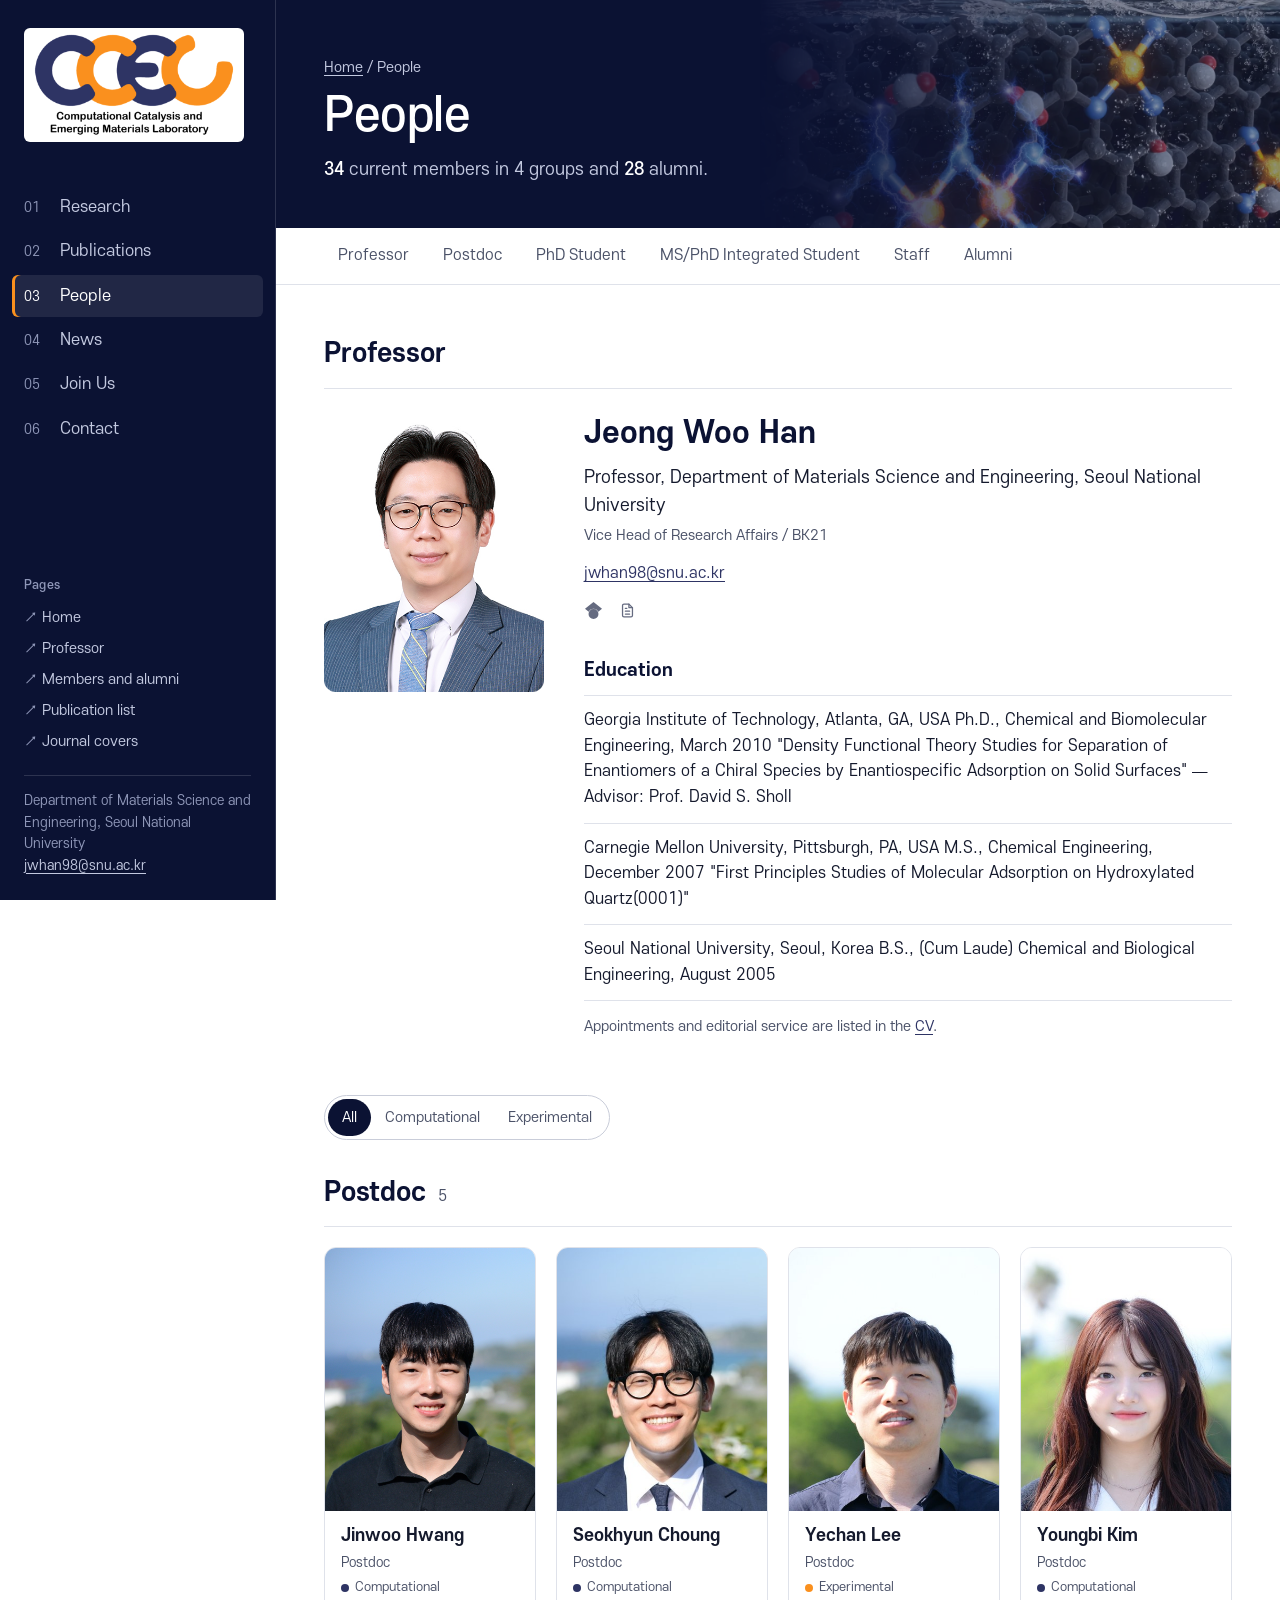
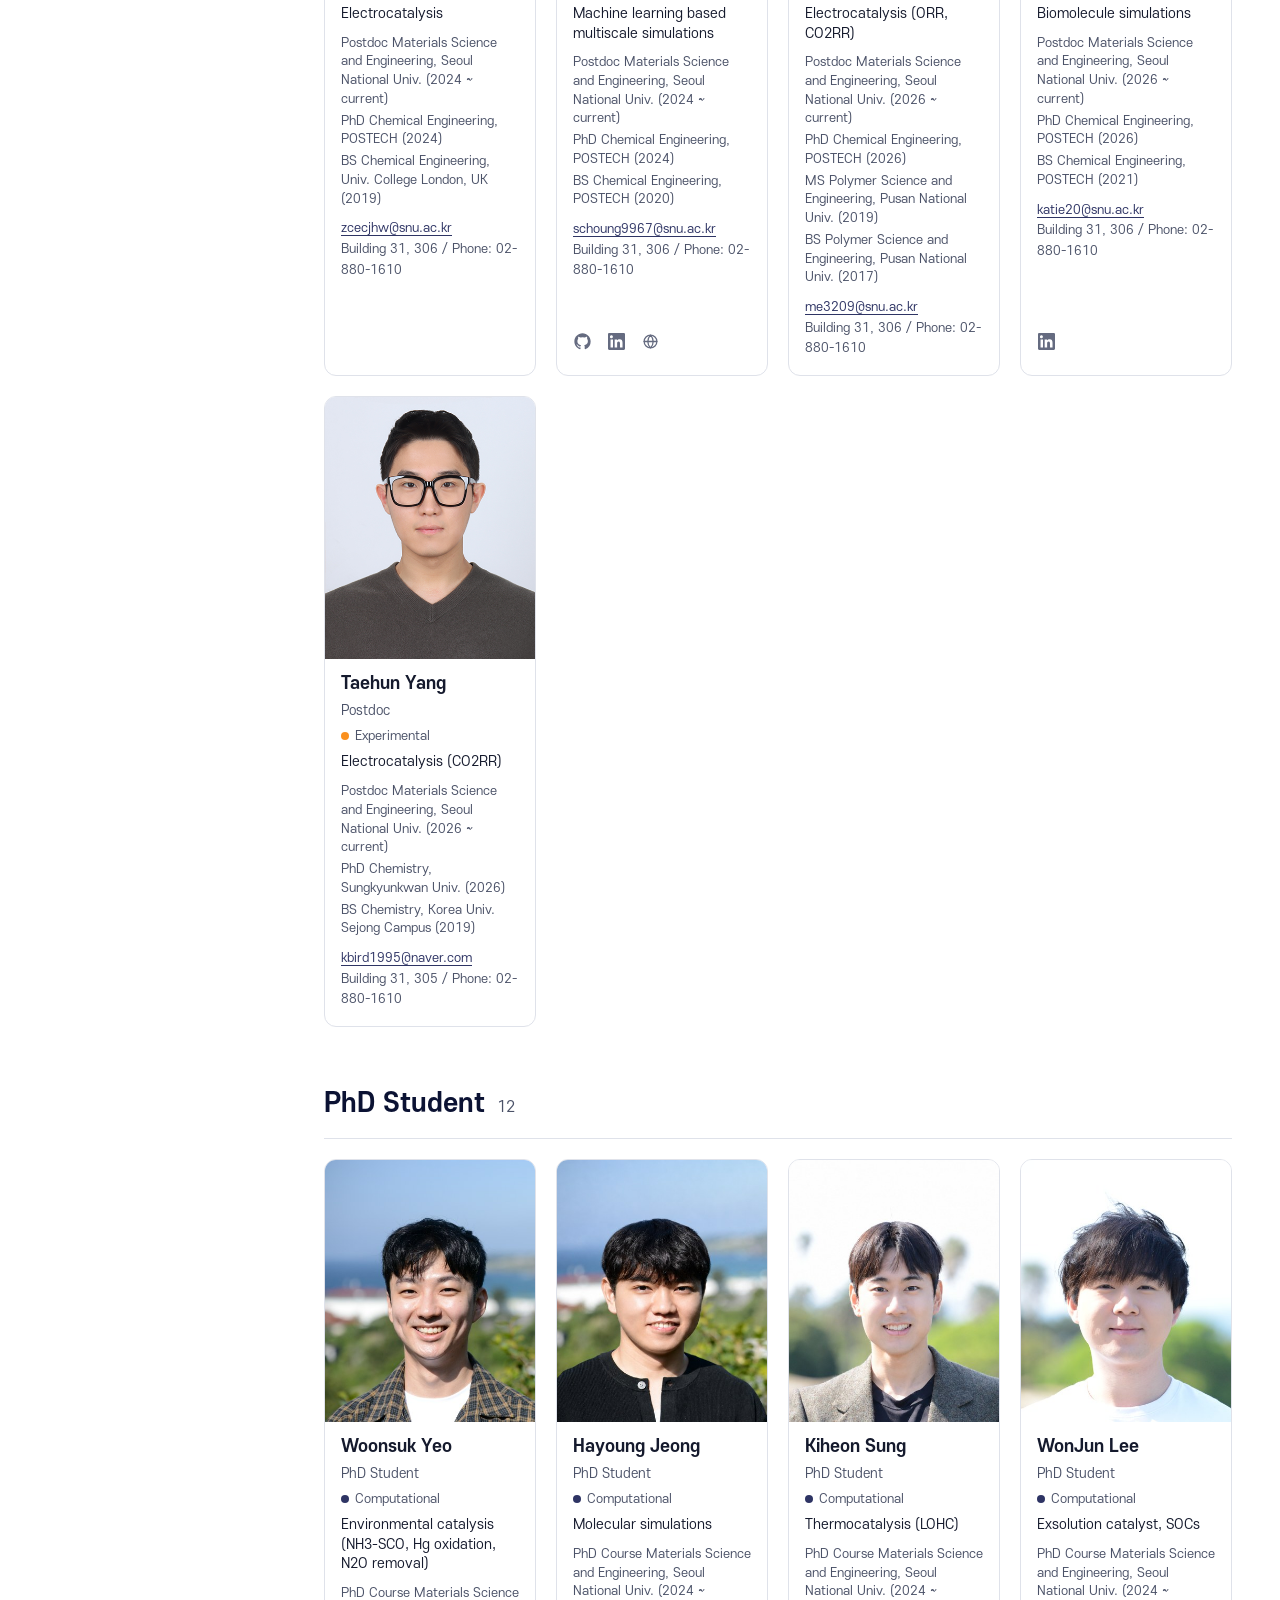
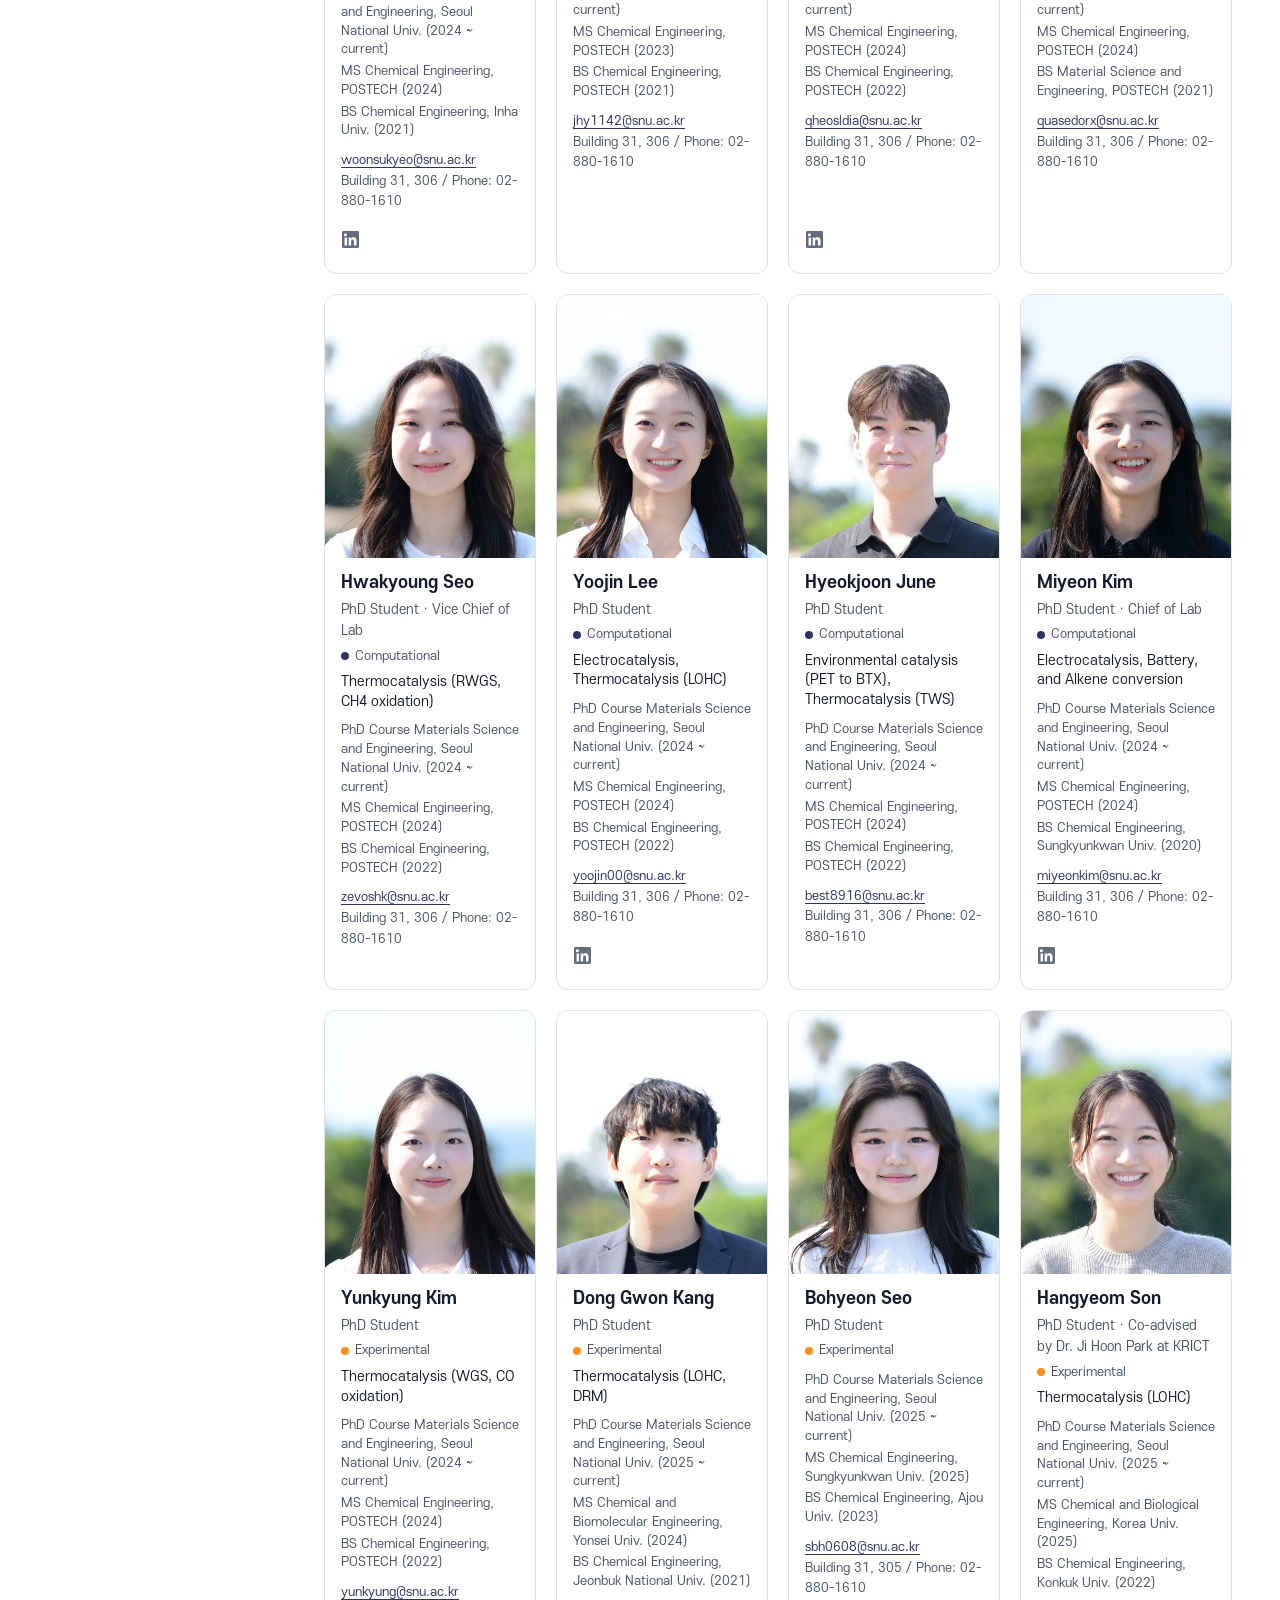
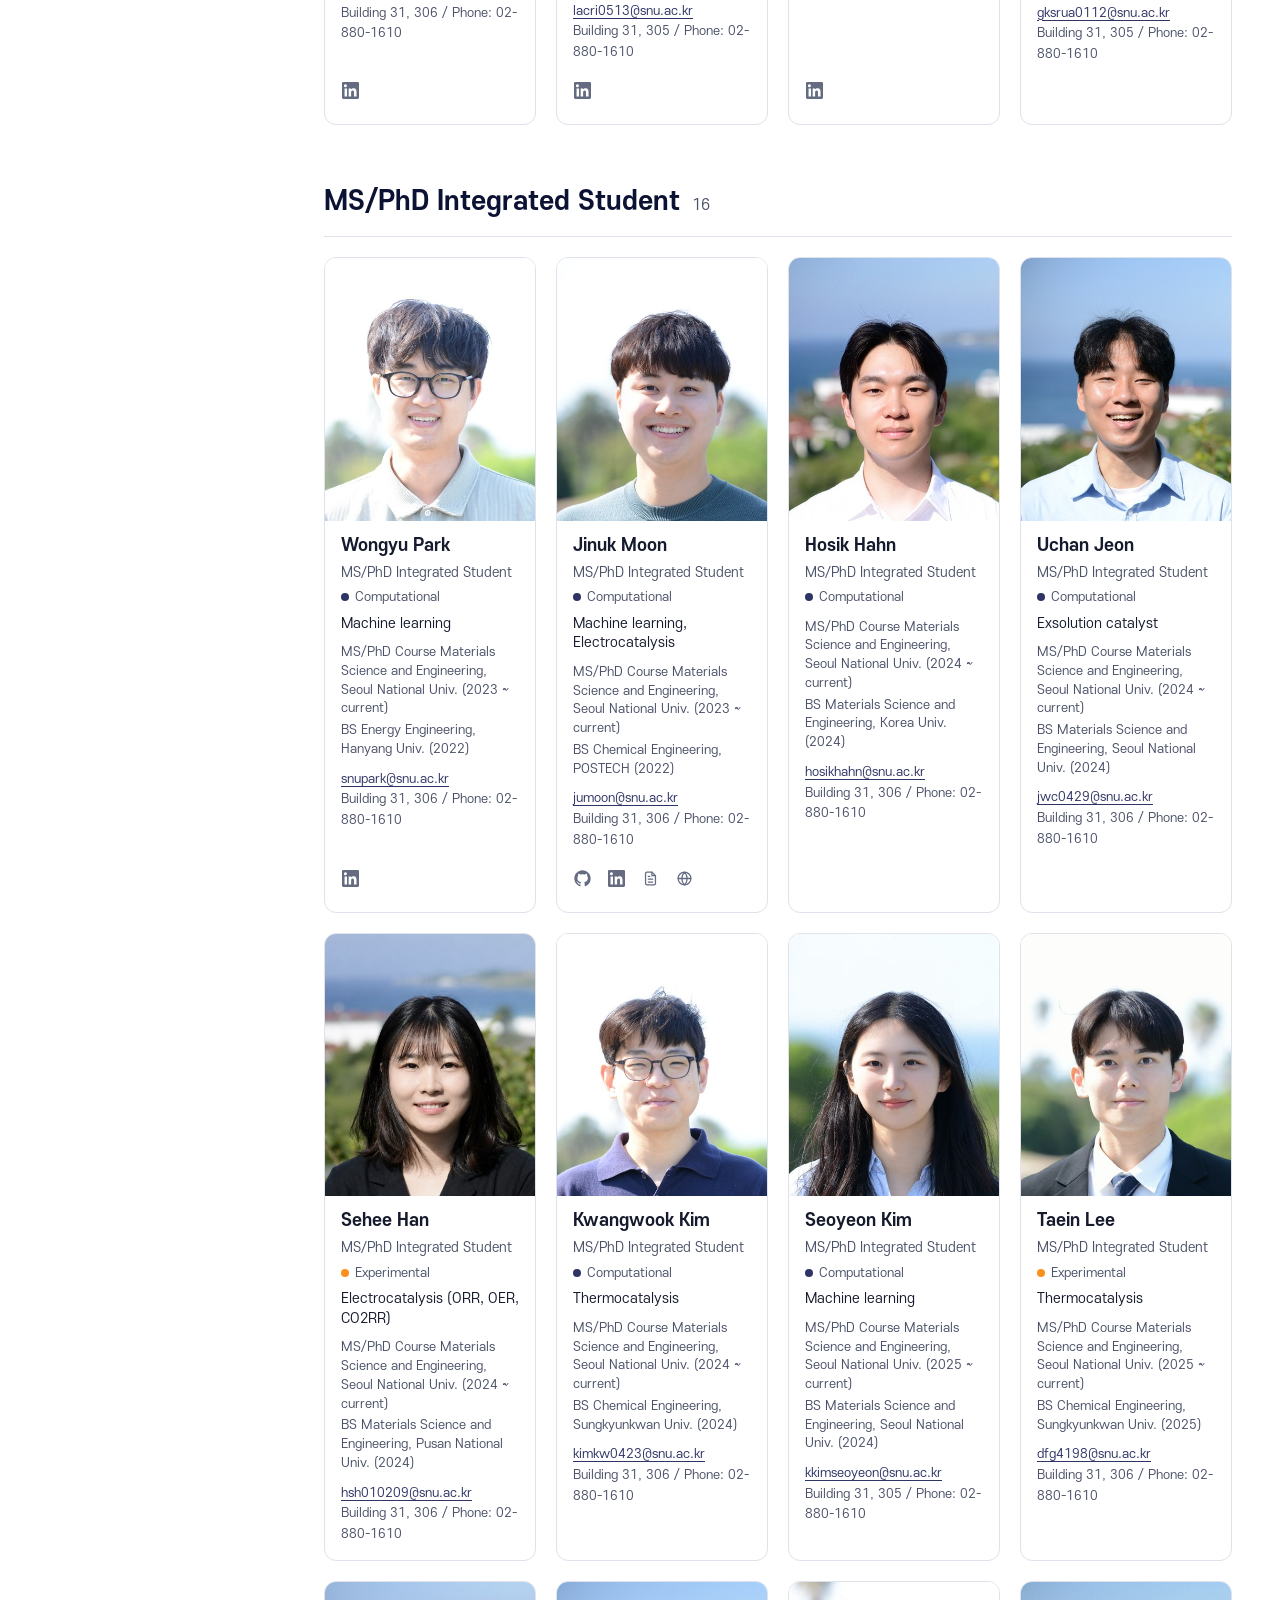
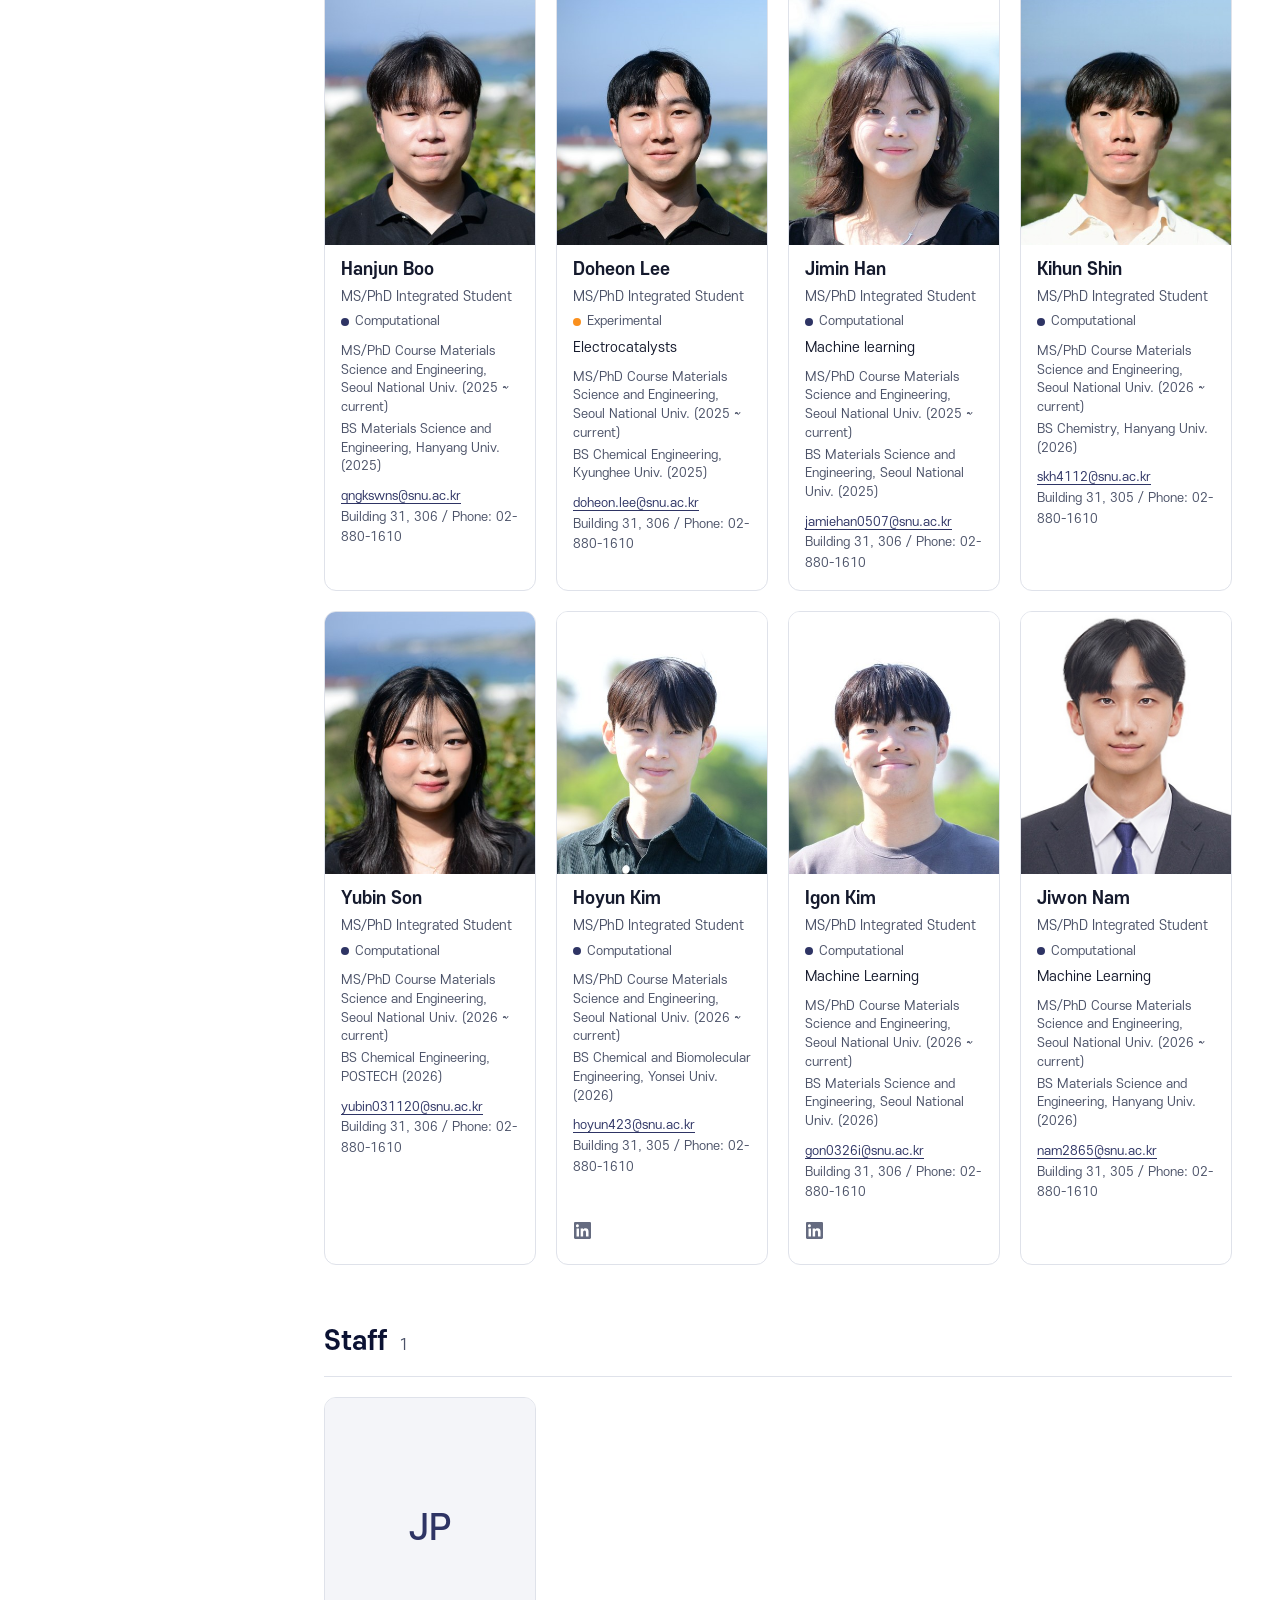
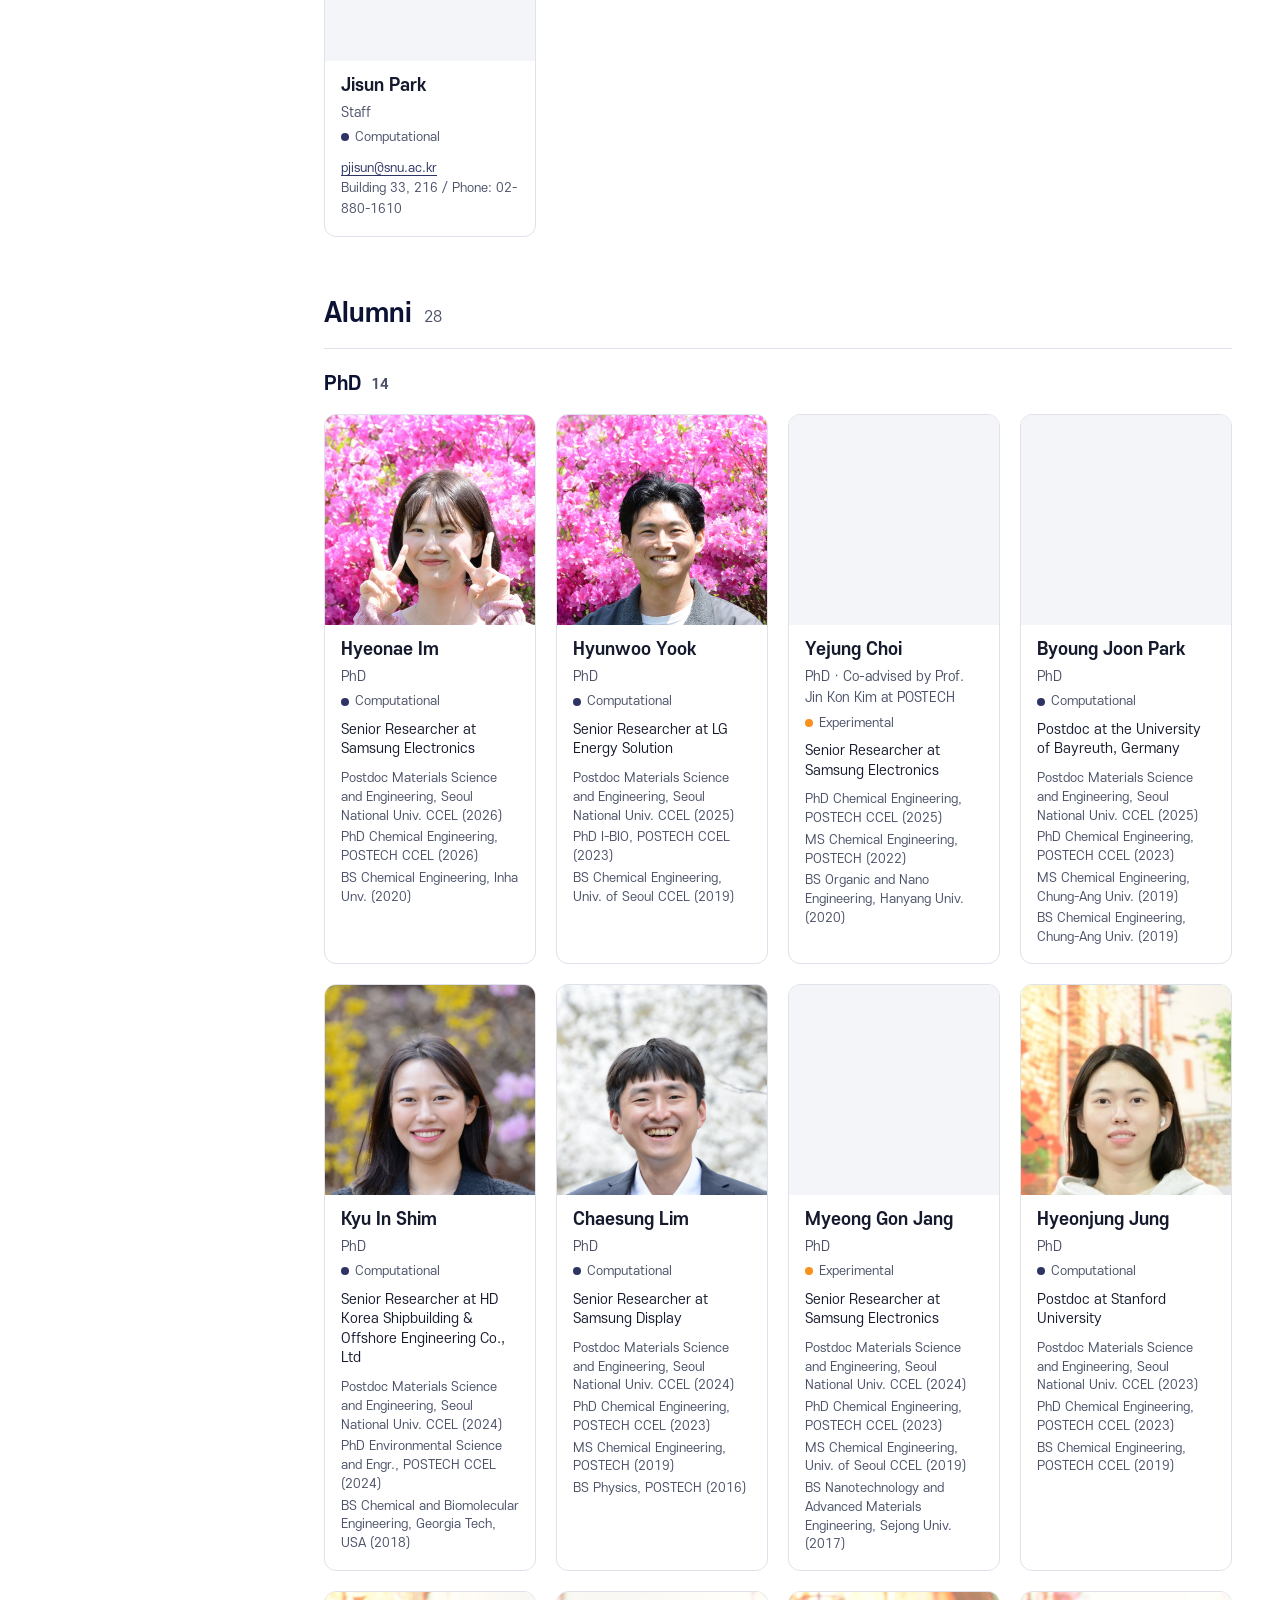
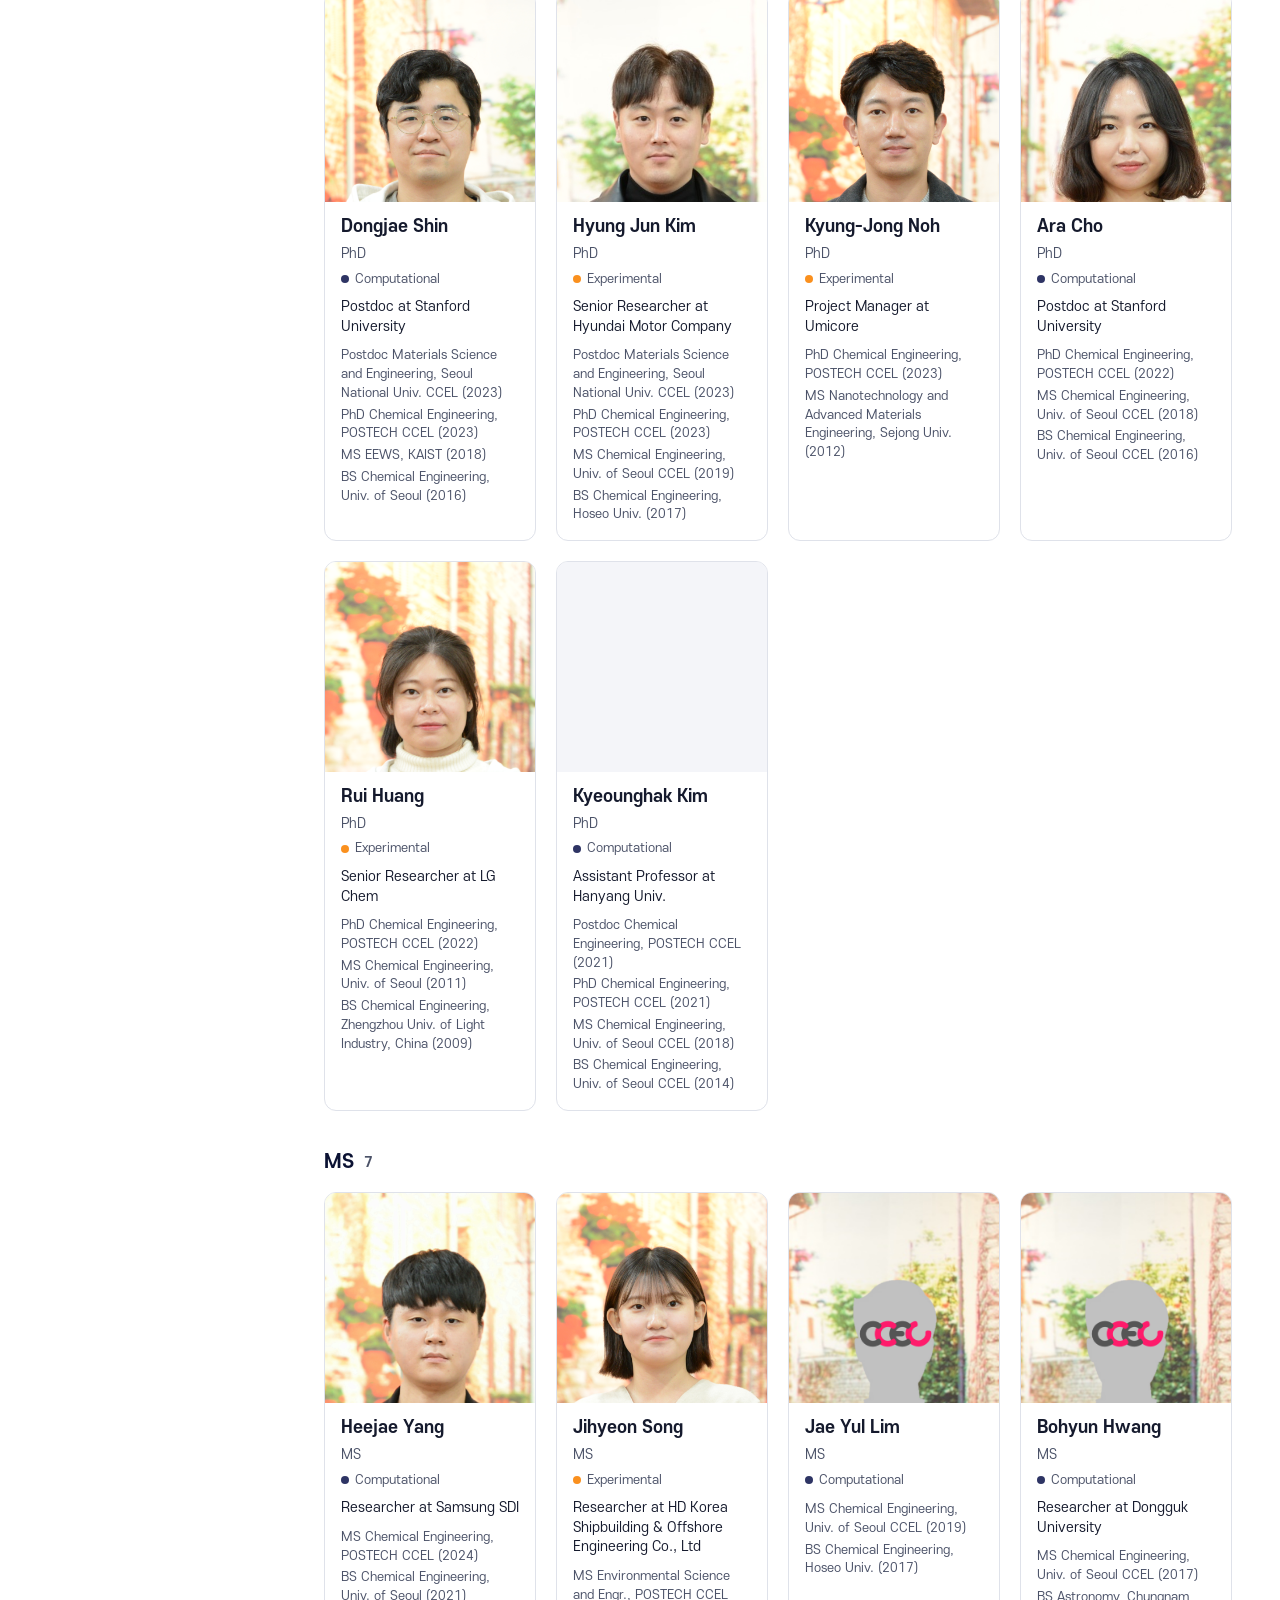
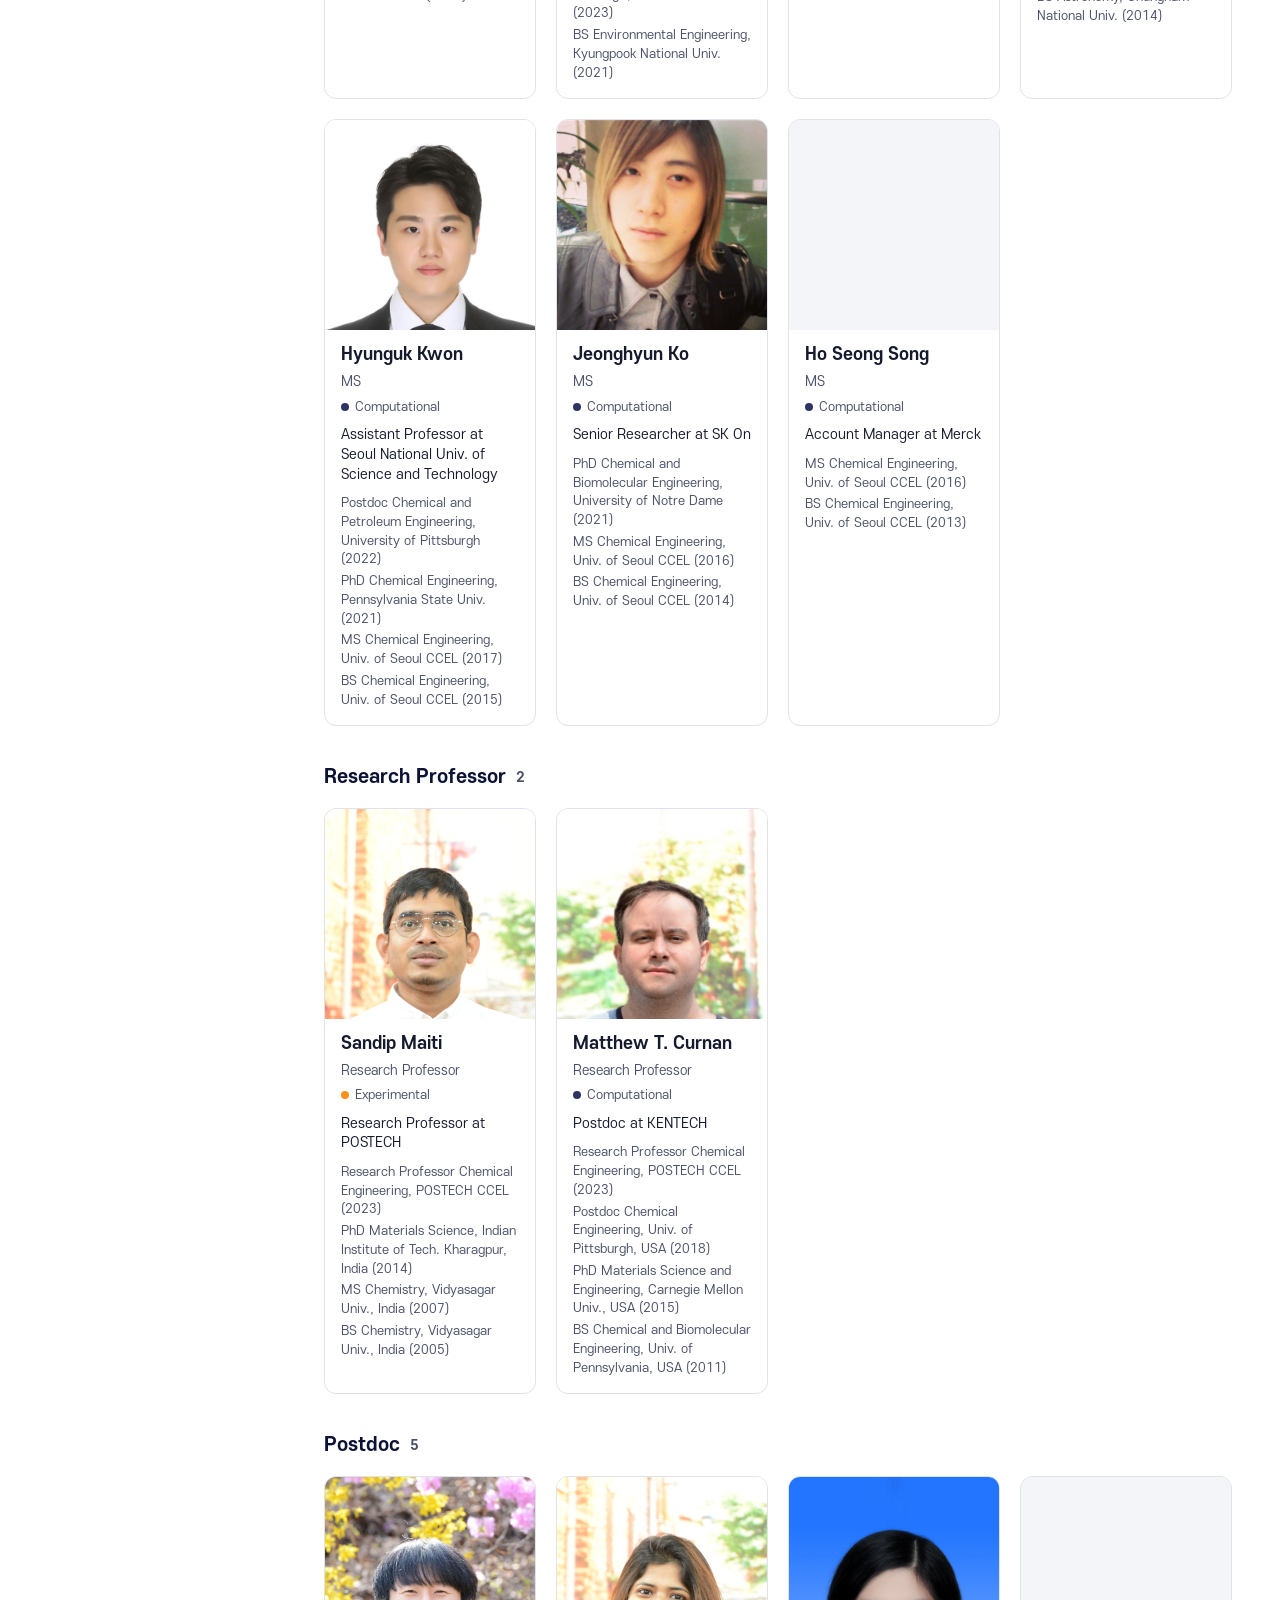
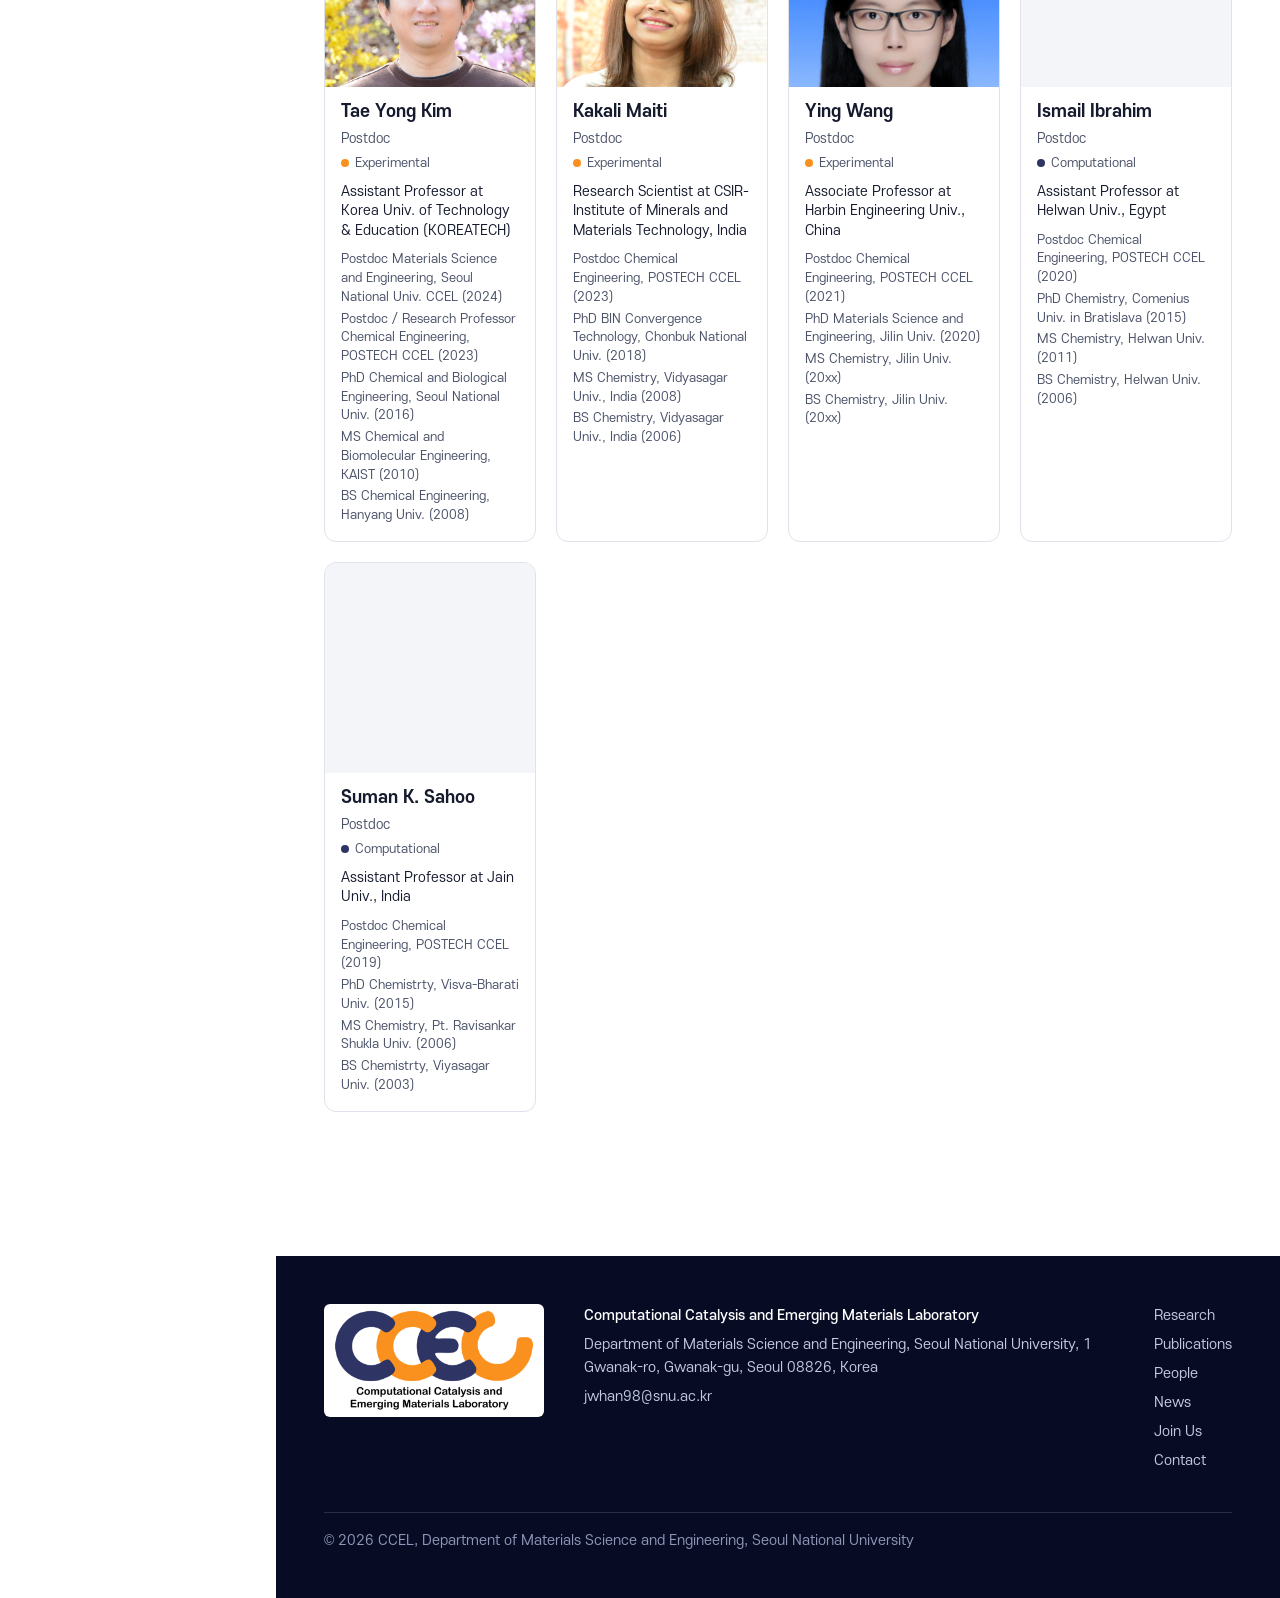
==== members.html @ 58965d5d "CCEL homepage redesign preview: ccel-s3 Claude-Session: https://claude.ai/code/session_01SNpB6kkZCcR" ====
<!doctype html>
<html lang="en" class="no-js">
<head>
<meta name="robots" content="noindex, nofollow">
<meta charset="utf-8">
<meta name="viewport" content="width=device-width, initial-scale=1">
<title>People | CCEL</title>
<meta name="theme-color" content="#0b1233">
<link rel="stylesheet" href="_shared/brand/brand.css">
<link rel="stylesheet" href="css/site.css">
<script>document.documentElement.className = 'js';</script>
<script src="_shared/content.js" defer></script>
<script src="js/common.js" defer></script>
<script src="js/members.js" defer></script>
</head>
<body>
<a class="skip" href="#main">Skip to content</a>
<div class="rail" id="site-menu"></div>

<div class="shell">
<header class="page-head">
  <div class="art" aria-hidden="true"></div>
  <div class="wrap">
    <div data-topbar></div>
    <p class="crumb"><a href="index.html">Home</a> / People</p>
    <h1>People</h1>
    <p class="sub" data-m="sub"></p>
  </div>
</header>
<nav class="tabs" aria-label="Groups"><div class="wrap" data-m="tabs"></div></nav>
<main id="main" class="sec" style="padding-top:48px">
  <div class="wrap">
    <section id="professor" class="group" aria-labelledby="h-prof" data-m="prof"></section>
    <div class="toolbar">
      <div class="seg" role="group" aria-label="Show members by research type" data-m="seg">
        <button type="button" data-type="" aria-pressed="true">All</button>
        <button type="button" data-type="computational" aria-pressed="false">Computational</button>
        <button type="button" data-type="experimental" aria-pressed="false">Experimental</button>
      </div>
      <p class="small" data-m="seg-note" aria-live="polite"></p>
    </div>
    <div data-m="groups"></div>
    <section id="alumni" class="group alumni" aria-labelledby="h-alumni">
      <div class="group-head"><h2 id="h-alumni">Alumni</h2><span data-m="alumni-count"></span></div>
      <div data-m="alumni"></div>
    </section>
  </div>
</main>
<footer class="foot" data-foot></footer>
</div>
<noscript><p style="padding:24px;background:#fff">This page renders its content from the lab data file and needs JavaScript.</p></noscript>
</body>
</html>
---- _shared/brand/brand.css ----
/* CCEL brand layer: shared by every candidate and the final site.
   Font = S-CoreDream (에스코어 드림), the typeface the current ccel.snu.ac.kr already uses (class ks4 etc.).
   Self-hosted so the IIS site has no CDN dependency. Logo = ../img/logo2.png (data: CCEL.lab.logo), used as-is. */
@font-face { font-family: 'S-CoreDream'; font-weight: 300; font-style: normal; font-display: swap;
  src: url('fonts/S-CoreDream-3Light.woff') format('woff'); }
@font-face { font-family: 'S-CoreDream'; font-weight: 400; font-style: normal; font-display: swap;
  src: url('fonts/S-CoreDream-4Regular.woff') format('woff'); }
@font-face { font-family: 'S-CoreDream'; font-weight: 500; font-style: normal; font-display: swap;
  src: url('fonts/S-CoreDream-5Medium.woff') format('woff'); }
@font-face { font-family: 'S-CoreDream'; font-weight: 700; font-style: normal; font-display: swap;
  src: url('fonts/S-CoreDream-6Bold.woff') format('woff'); }
:root { --ccel-font: 'S-CoreDream', 'Noto Sans KR', 'Apple SD Gothic Neo', 'Malgun Gothic', sans-serif; }

/* Official logo, unaltered. Put it on .ccel-logo-plate when the header background is dark. */
.ccel-logo { display: block; height: auto; width: 200px; max-width: 100%; }
.ccel-logo-plate { display: inline-block; background: #fff; border-radius: 6px; padding: 6px 10px; line-height: 0; }
@media (max-width: 768px) { .ccel-logo { width: 160px; } }
---- css/site.css ----
/* S3 "Cinematic": deep-navy stage and rail, light reading area.
   One typeface (S-CoreDream from _shared/brand/brand.css); hierarchy from size, weight and colour.
   Logo colours: navy #2e3464, orange #fa901e. Orange is used for rules and markers, never for small text. */

:root {
  --navy-950: #070c24;
  --navy-900: #0b1233;
  --navy-800: #151d47;
  --navy-700: #2e3464;
  --orange: #fa901e;
  --orange-ink: #b85c08;  /* logo orange darkened for icon hover: 6.2:1 on white */
  --ink: #151a2d;
  --muted: #4b5268;
  --faint: #656b80;
  --line: #dfe2ea;
  --paper: #ffffff;
  --paper-2: #f4f5f9;
  --on-dark: #ffffff;
  --on-dark-2: #c3c9e0;
  --on-dark-3: #8f97b8;
  --on-dark-line: rgba(255, 255, 255, .14);
  --rail-w: 276px;
  --pad: 48px;
  --measure: 1080px;
  --radius: 14px;
  --bar-h: 56px;
}

*, *::before, *::after { box-sizing: border-box; }
html { -webkit-text-size-adjust: 100%; }
@media (prefers-reduced-motion: no-preference) { html { scroll-behavior: smooth; } }
@media (prefers-reduced-motion: reduce) { .minibar, .minibar.is-shown, .tabs, .year-head { transition: none !important; } }
body {
  margin: 0; font-family: var(--ccel-font); font-size: 17px; line-height: 1.65;
  color: var(--ink); background: var(--paper); -webkit-font-smoothing: antialiased;
}
button, input, select { font: inherit; color: inherit; }
img { max-width: 100%; height: auto; }
a { color: var(--navy-700); text-underline-offset: 3px; text-decoration-thickness: 1px; }
a:hover { color: var(--navy-900); }
sub, sup { line-height: 0; }
h1, h2, h3, h4 { font-weight: 700; margin: 0; }
a:focus-visible, button:focus-visible, input:focus-visible, select:focus-visible, summary:focus-visible, [tabindex]:focus-visible {
  outline: 3px solid var(--orange); outline-offset: 2px; border-radius: 4px;
}
.skip { position: absolute; left: -9999px; top: 8px; z-index: 100; background: #fff; color: var(--navy-900); padding: 8px 14px; border-radius: 6px; }
.skip:focus { left: 8px; }
.visually-hidden { position: absolute !important; width: 1px; height: 1px; overflow: hidden; clip: rect(0 0 0 0); white-space: nowrap; }
[hidden] { display: none !important; }

/* ---------- rail (desktop) / menu overlay (narrow) ---------- */
.rail {
  position: fixed; inset: 0 auto 0 0; width: var(--rail-w); z-index: 40;
  display: flex; flex-direction: column; padding: 28px 24px 24px;
  background: var(--navy-900); color: var(--on-dark); border-right: 1px solid var(--on-dark-line);
  overflow-y: auto;
}
.rail .ccel-logo-plate { align-self: flex-start; }
.rail-nav { margin-top: 44px; }
.rail-nav ol, .rail-pages ul { list-style: none; margin: 0; padding: 0; }
.rail-nav a {
  display: flex; gap: 14px; align-items: baseline; padding: 8px 12px; margin: 0 -12px 2px;
  color: var(--on-dark-2); text-decoration: none; font-size: 16px; border-radius: 6px;
  transition: background-color .15s, color .15s;
}
.rail-nav .n { font-size: 13px; color: var(--on-dark-3); min-width: 22px; font-variant-numeric: tabular-nums; }
.rail-nav a:hover { color: #fff; background: rgba(255, 255, 255, .06); }
.rail-nav a[aria-current] { color: #fff; background: rgba(255, 255, 255, .09); box-shadow: inset 3px 0 0 var(--orange); }
.rail-nav a[aria-current] .n { color: #fff; }
.rail-pages { margin-top: auto; padding-top: 28px; }
.rail-pages h2 { font-size: 12px; font-weight: 500; color: var(--on-dark-3); margin-bottom: 6px; letter-spacing: .02em; }
.rail-pages a { display: block; padding: 4px 0; color: var(--on-dark-2); text-decoration: none; font-size: 14px; }
.rail-pages a:hover { color: #fff; text-decoration: underline; }
.rail-pages a::before { content: "\2197"; display: inline-block; width: 18px; color: var(--on-dark-3); }
.rail-mail { margin: 18px 0 0; font-size: 13px; color: var(--on-dark-3); border-top: 1px solid var(--on-dark-line); padding-top: 14px; overflow-wrap: anywhere; }
.rail-mail a { color: var(--on-dark-2); }
.rail-close { display: none; }

.shell { margin-left: var(--rail-w); }

.topbar, .menu-btn, .minibar { display: none; }

@media (max-width: 1099px) {
  .shell { margin-left: 0; }
  .rail { display: none; }
  .rail.is-open { display: flex; inset: 0; width: auto; z-index: 80; padding: 18px 22px 24px; border: 0; }
  .rail.is-open .rail-nav { margin-top: 28px; }
  .rail.is-open .rail-nav a { font-size: 22px; padding: 10px 12px; }
  .rail-close {
    display: inline-flex; position: absolute; top: 18px; right: 18px; align-items: center; gap: 8px;
    background: transparent; border: 1px solid var(--on-dark-line); color: #fff; border-radius: 999px; padding: 8px 16px; cursor: pointer; font-size: 15px;
  }
  .topbar { display: flex; align-items: center; justify-content: space-between; padding: 16px 20px; }
  .topbar .ccel-logo-plate { flex: none; }
  .menu-btn {
    display: inline-flex; align-items: center; gap: 8px; flex: none;
    background: var(--navy-900); color: #fff; border: 1px solid rgba(255, 255, 255, .35); border-radius: 999px;
    padding: 9px 16px; font-size: 15px; line-height: 1.2; cursor: pointer;
  }
  .menu-btn:hover { border-color: #fff; }
  .menu-btn .bars { width: 16px; height: 10px; border-top: 2px solid #fff; border-bottom: 2px solid #fff; position: relative; }
  .menu-btn .bars::after { content: ""; position: absolute; left: 0; right: 0; top: 2px; border-top: 2px solid #fff; }
  .minibar {
    display: flex; position: fixed; top: 0; left: 0; right: 0; z-index: 65; height: var(--bar-h);
    align-items: center; justify-content: space-between; gap: 12px; padding: 0 12px 0 20px;
    background: var(--navy-900); color: #fff; border-bottom: 1px solid var(--on-dark-line);
    box-shadow: 0 6px 18px rgba(7, 12, 36, .18);
    transform: translateY(-100%); visibility: hidden; transition: transform .22s ease, visibility 0s linear .22s;
  }
  .minibar.is-shown { transform: none; visibility: visible; transition: transform .22s ease, visibility 0s; }
  .minibar-label { display: flex; gap: 10px; align-items: baseline; font-size: 15px; color: #fff; min-width: 0; white-space: nowrap; overflow: hidden; text-overflow: ellipsis; }
  .minibar-label .n { font-size: 13px; color: var(--on-dark-3); }
  .minibar .menu-btn { padding: 7px 14px; }
  /* sticky tabs and year headings step down while the bar is shown */
  .tabs, .year-head { transition: top .22s ease; }
  body.bar-shown .tabs { top: var(--bar-h); }
  body.bar-shown .year-head { top: calc(56px + var(--bar-h)); }
}
body.menu-open { overflow: hidden; }
@media (min-width: 1100px) and (max-height: 760px) {
  .rail-nav { margin-top: 28px; }
  .rail-mail { display: none; }
}

/* ---------- scroll stage (landing only) ---------- */
.stage { position: relative; background: var(--navy-900); color: var(--on-dark); }
html.js .stage { height: 280vh; }
.stage-pin { position: sticky; top: 0; height: 100vh; height: 100svh; overflow: hidden; }
.stage-window {
  position: absolute; inset: 0; background: var(--navy-800);
  clip-path: inset(46% var(--pad) var(--pad) var(--pad) round var(--radius));
}
.stage-media { position: absolute; inset: 0; transform-origin: 50% 70%; will-change: transform; }
.stage-poster, .stage-canvas { position: absolute; inset: 0; width: 100%; height: 100%; display: block; }
.stage-poster { object-fit: cover; }
.stage-tint {
  position: absolute; inset: 0; pointer-events: none;
  background: linear-gradient(180deg, rgba(11, 18, 51, .40) 0%, rgba(11, 18, 51, .12) 45%, rgba(11, 18, 51, .42) 100%);
}
.stage-inner {
  position: relative; z-index: 2; height: 100%; max-width: calc(var(--measure) + 2 * var(--pad)); margin: 0 auto;
  display: grid; grid-template-rows: auto auto minmax(150px, 1fr); padding: 44px var(--pad) var(--pad);
}
.stage-inner .topbar { padding: 0 0 16px; }
.stage-card {
  --edge: 0;
  justify-self: start; max-width: 1000px; margin: 0 0 28px -32px; padding: 24px 32px 28px;
  background: rgba(11, 18, 51, .9); border-radius: var(--radius);
  box-shadow: 0 0 0 1px rgba(255, 255, 255, calc(.14 * var(--edge)));
  -webkit-backdrop-filter: blur(6px); backdrop-filter: blur(6px);
}
.stage-card .eyebrow { margin: 0 0 14px; font-size: 15px; color: var(--on-dark-2); }
.stage-card h1 { font-size: clamp(32px, 3.6vw, 52px); line-height: 1.16; font-weight: 500; letter-spacing: -0.015em; color: #fff; }
.stage-card .identity { margin: 18px 0 0; font-size: 19px; line-height: 1.55; color: #fff; max-width: 52em; }
.stage-card .identity::before { content: ""; display: block; width: 32px; height: 3px; background: var(--orange); margin-bottom: 14px; }
.stage-frame { position: relative; min-height: 0; }
.stage-cue {
  position: absolute; left: 50%; bottom: 18px; transform: translateX(-50%);
  display: inline-flex; align-items: center; gap: 10px; padding: 7px 16px; border-radius: 999px;
  background: rgba(7, 12, 36, .78); color: #fff; font-size: 14px; white-space: nowrap;
}
.stage-cue::after { content: ""; width: 7px; height: 7px; border-right: 1.5px solid #fff; border-bottom: 1.5px solid #fff; transform: translateY(-2px) rotate(45deg); }

/* still mode: reduced motion or no frames. The stage is one screen with the framed poster. */
.stage.is-still { height: auto !important; }
.stage.is-still .stage-pin { position: relative; height: auto; min-height: 100vh; min-height: 100svh; }
.stage.is-still .stage-inner { min-height: 100vh; min-height: 100svh; }
.stage.is-still .stage-cue { display: none; }
@media (prefers-reduced-motion: reduce) {
  html.js .stage { height: auto; }
  .stage-pin { position: relative; height: auto; min-height: 100vh; min-height: 100svh; }
  .stage-inner { min-height: 100vh; min-height: 100svh; }
  .stage-cue { display: none; }
}

/* the light sheet slides over the end of the pinned stage */
.sheet { position: relative; z-index: 3; background: var(--paper); }
html.js .stage:not(.is-still) + .sheet { margin-top: -40vh; box-shadow: 0 -24px 48px rgba(7, 12, 36, .35); }
@media (prefers-reduced-motion: reduce) { html.js .stage + .sheet { margin-top: 0; box-shadow: none; } }

/* ---------- sections ---------- */
.sec { padding: 88px var(--pad); scroll-margin-top: 0; }
.sec.alt { background: var(--paper-2); }
.wrap { max-width: var(--measure); margin: 0 auto; }
.sec-head { display: flex; align-items: flex-end; gap: 18px; flex-wrap: wrap; padding-bottom: 18px; margin-bottom: 40px; border-bottom: 1px solid var(--line); }
.sec-head .sec-num { font-size: 15px; font-weight: 500; color: var(--faint); font-variant-numeric: tabular-nums; padding-bottom: 6px; }
.sec-head .sec-num::before { content: ""; display: block; width: 26px; height: 3px; background: var(--orange); margin-bottom: 10px; }
.sec-head h2 { font-size: 34px; line-height: 1.2; color: var(--navy-900); letter-spacing: -0.01em; }
.sec-head .sec-link { margin-left: auto; font-size: 15px; padding-bottom: 6px; }
.sub-head { display: flex; align-items: baseline; gap: 14px; flex-wrap: wrap; margin: 0 0 22px; }
.sub-head h3, .sub-head .sub-title { font-size: 24px; line-height: 1.3; color: var(--navy-900); }
.sub-head p { margin: 0; font-size: 15px; color: var(--muted); }
.lede { font-size: 18px; line-height: 1.7; margin: 0 0 16px; }
.small { font-size: 14px; color: var(--muted); }
.more { display: inline-flex; align-items: center; gap: 6px; font-weight: 500; font-size: 15px; }
.more::after { content: "\2192"; }

/* research */
.research-intro { display: grid; grid-template-columns: minmax(0, 1fr) minmax(0, 1.05fr); gap: 48px; align-items: start; }
.research-intro p { margin: 0 0 16px; }
.figure { margin: 0; }
.figure img { display: block; width: 100%; height: auto; border-radius: 10px; border: 1px solid var(--line); background: var(--paper-2); }
.figure figcaption { font-size: 14px; color: var(--muted); margin-top: 10px; }
details.ko-about { margin-top: 8px; border-top: 1px solid var(--line); padding-top: 12px; }
details.ko-about summary { cursor: pointer; font-size: 15px; color: var(--navy-700); font-weight: 500; }
details.ko-about p { font-size: 16px; color: var(--muted); margin-top: 12px; }
.areas { list-style: none; margin: 64px 0 0; padding: 0; border-top: 1px solid var(--line); }
.area { display: grid; grid-template-columns: 208px minmax(0, 1fr); gap: 36px; padding: 36px 0; border-bottom: 1px solid var(--line); scroll-margin-top: 16px; }
.area-fig { margin: 0; }
.area-fig img { display: block; width: 208px; height: 208px; object-fit: cover; border-radius: 10px; background: var(--paper-2); border: 1px solid var(--line); }
.area-num { display: inline-flex; align-items: center; gap: 10px; font-size: 14px; font-weight: 500; color: var(--faint); margin: 0; }
.area-num b { display: inline-grid; place-items: center; min-width: 30px; height: 26px; padding: 0 6px; border-radius: 6px; background: var(--navy-900); color: #fff; font-size: 13px; font-weight: 700; }
.area h3 { font-size: 23px; line-height: 1.3; color: var(--navy-900); margin: 10px 0 10px; }
.area-sum { margin: 0 0 14px; max-width: 68ch; }
.kw { display: flex; flex-wrap: wrap; gap: 6px; list-style: none; padding: 0; margin: 0 0 16px; }
.kw li { font-size: 13px; line-height: 1.4; padding: 4px 10px; border: 1px solid var(--line); border-radius: 999px; color: var(--muted); background: var(--paper); }
.area-papers { font-size: 15px; line-height: 1.55; margin: 0; padding: 0; list-style: none; }
.area-papers li { padding-left: 14px; position: relative; margin-bottom: 4px; }
.area-papers li::before { content: ""; position: absolute; left: 0; top: .62em; width: 6px; height: 6px; border-radius: 50%; background: var(--orange); }
.area-papers a { color: var(--navy-700); text-decoration: none; }
.area-papers a:hover { text-decoration: underline; }
.area-papers .label { color: var(--muted); }
.area-papers-h { margin: 0 0 6px; font-size: 13px; font-weight: 500; color: var(--faint); }
.area-foot { margin: 10px 0 0; }

/* paper cards */
.papers { display: grid; grid-template-columns: repeat(2, minmax(0, 1fr)); gap: 20px; list-style: none; margin: 0; padding: 0; }
.paper { display: grid; grid-template-columns: 96px minmax(0, 1fr); gap: 20px; padding: 22px; background: var(--paper); border: 1px solid var(--line); border-radius: 12px; }
.paper-media { display: block; width: 96px; aspect-ratio: 3 / 4; border-radius: 6px; overflow: hidden; background: var(--paper-2); border: 1px solid var(--line); }
.paper-media img { width: 100%; height: 100%; object-fit: contain; display: block; }
.paper-tile { display: grid; align-content: center; justify-items: center; gap: 4px; width: 96px; aspect-ratio: 3 / 4; border-radius: 6px; background: var(--navy-900); color: #fff; }
.paper-tile b { font-size: 26px; font-weight: 500; line-height: 1; }
.paper-tile span { font-size: 12px; color: var(--on-dark-2); }
.paper-area { margin: 0 0 6px; font-size: 13px; color: var(--muted); font-weight: 500; }
.paper-title { font-size: 17px; line-height: 1.45; font-weight: 500; margin: 0 0 8px; color: var(--ink); }
.paper-title a { color: inherit; text-decoration: none; }
.paper-title a:hover { text-decoration: underline; }
.paper-authors { margin: 0 0 6px; font-size: 14px; line-height: 1.55; color: var(--muted); }
.paper-authors strong { color: var(--ink); font-weight: 700; }
.paper-src { margin: 0; font-size: 14px; line-height: 1.55; color: var(--ink); }
.paper-meta { display: flex; flex-wrap: wrap; gap: 6px 12px; align-items: center; margin: 8px 0 0; font-size: 13px; }
.paper-meta a { overflow-wrap: anywhere; }
.badge { display: inline-flex; align-items: center; gap: 6px; font-size: 12.5px; line-height: 1.35; padding: 3px 9px; border-radius: 6px; background: var(--paper-2); color: var(--navy-700); border: 1px solid var(--line); }
.badge.note { align-items: flex-start; }
.badge.note::before { content: ""; width: 6px; height: 6px; border-radius: 50%; background: var(--orange); flex: none; margin-top: .5em; }
.badge.status { background: #fff7ec; border-color: #f2d4ae; color: #7a4206; }
.if { font-variant-numeric: tabular-nums; color: var(--muted); }
.if .prov { border-bottom: 1px dotted currentColor; cursor: help; }
.pub-facts { display: flex; flex-wrap: wrap; gap: 10px 28px; align-items: baseline; margin: 36px 0 0; padding-top: 20px; border-top: 1px solid var(--line); font-size: 15px; color: var(--muted); }
.pub-facts strong { color: var(--ink); font-size: 18px; font-weight: 700; }
details.rules { margin-top: 14px; font-size: 14px; color: var(--muted); }
details.rules summary { cursor: pointer; color: var(--navy-700); }
details.rules p { max-width: 80ch; }

/* people */
.prof { display: grid; grid-template-columns: 168px minmax(0, 1fr); gap: 32px; align-items: start; padding-bottom: 36px; margin-bottom: 36px; border-bottom: 1px solid var(--line); }
.prof img { width: 168px; aspect-ratio: 413 / 531; object-fit: cover; border-radius: 10px; display: block; background: var(--paper-2); }
.prof h3 { font-size: 26px; color: var(--navy-900); }
.prof p { margin: 6px 0 0; }
.prof .links { display: flex; flex-wrap: wrap; gap: 8px 18px; margin-top: 14px; font-size: 15px; }
.counts { display: flex; flex-wrap: wrap; gap: 8px 28px; margin: 0 0 28px; padding: 0; list-style: none; font-size: 15px; color: var(--muted); }
.counts strong { color: var(--ink); font-size: 18px; margin-right: 6px; }
.people { display: grid; grid-template-columns: repeat(auto-fill, minmax(196px, 1fr)); gap: 20px; list-style: none; padding: 0; margin: 0; }
.person { display: flex; flex-direction: column; background: var(--paper); border: 1px solid var(--line); border-radius: 12px; overflow: hidden; }
.person .ph { aspect-ratio: 4 / 5; background: var(--paper-2); display: grid; place-items: center; overflow: hidden; }
.person .ph img { width: 100%; height: 100%; object-fit: cover; object-position: 50% 22%; display: block; }
.person .ph .initials { font-size: 34px; font-weight: 500; color: var(--navy-700); }
.person .body { padding: 14px 16px 16px; display: flex; flex-direction: column; gap: 4px; flex: 1; }
.person h3, .person h4 { font-size: 17px; line-height: 1.35; color: var(--ink); font-weight: 700; }
.person .role { font-size: 13px; color: var(--muted); margin: 0; }
.person .focus { font-size: 13.5px; color: var(--ink); margin: 2px 0 0; line-height: 1.45; }
.person .type { display: inline-flex; align-items: center; gap: 6px; font-size: 12.5px; color: var(--muted); margin: 0; }
.person .type::before { content: ""; width: 8px; height: 8px; border-radius: 50%; background: var(--navy-700); }
.person .type.experimental::before { background: var(--orange); }
.ilinks { display: flex; flex-wrap: wrap; gap: 2px; list-style: none; margin: 0 0 0 -7px; padding: 0; }
.ilink { display: inline-grid; place-items: center; width: 32px; height: 32px; border-radius: 8px; color: var(--faint); transition: color .15s, background-color .15s; }
.ilink svg { width: 17px; height: 17px; display: block; }
.ilink:hover, .ilink:focus-visible { color: var(--orange-ink); background: #fff3e6; }
.person .ilinks { margin-top: auto; padding-top: 8px; }
.prof .ilinks, .prof-full .ilinks { margin-top: 8px; }

/* news / join / contact */
.two { display: grid; grid-template-columns: minmax(0, 1fr) minmax(0, 1fr); gap: 56px; }
.news { list-style: none; margin: 0; padding: 0; border-top: 1px solid var(--line); }
.news li { padding: 16px 0; border-bottom: 1px solid var(--line); display: grid; grid-template-columns: 28px 1fr; gap: 10px; }
.news li .i { font-size: 13px; color: var(--faint); font-variant-numeric: tabular-nums; padding-top: 3px; }
.news time { display: block; font-size: 13px; color: var(--muted); }
.join-box { background: var(--navy-900); color: var(--on-dark); border-radius: var(--radius); padding: 30px 32px; }
.join-box p { margin: 0 0 20px; line-height: 1.8; color: #e7eaf5; }
.btn { display: inline-flex; align-items: center; gap: 8px; padding: 11px 20px; border-radius: 999px; background: #fff; color: var(--navy-900); text-decoration: none; font-weight: 500; font-size: 15px; }
.btn:hover { background: var(--paper-2); color: var(--navy-900); }
.contact { display: grid; grid-template-columns: minmax(0, 1fr) minmax(0, 1fr); gap: 48px; align-items: start; }
.contact dl { margin: 0; display: grid; grid-template-columns: 132px 1fr; gap: 12px 20px; font-size: 16px; }
.contact dt { color: var(--muted); font-size: 14px; padding-top: 2px; }
.contact dd { margin: 0; }
.sponsors { display: flex; flex-wrap: wrap; gap: 14px; list-style: none; margin: 0; padding: 0; }
.sponsors li { background: #fff; border: 1px solid var(--line); border-radius: 8px; height: 64px; padding: 10px 16px; display: grid; place-items: center; }
.sponsors img { max-height: 42px; max-width: 150px; width: auto; display: block; }

/* footer */
.foot { background: var(--navy-950); color: var(--on-dark-2); padding: 48px var(--pad) 40px; font-size: 14px; }
.foot .wrap { display: grid; grid-template-columns: auto 1fr auto; gap: 40px; align-items: start; }
.foot p { margin: 0 0 6px; }
.foot strong { color: #fff; font-weight: 500; }
.foot nav ul { list-style: none; margin: 0; padding: 0; display: grid; gap: 6px; }
.foot a { color: var(--on-dark-2); text-decoration: none; }
.foot a:hover { color: #fff; text-decoration: underline; }
.foot .copy { grid-column: 1 / -1; border-top: 1px solid var(--on-dark-line); padding-top: 16px; color: var(--on-dark-3); }

/* ---------- inner pages ---------- */
.page-head { position: relative; overflow: hidden; background: var(--navy-900); color: var(--on-dark); padding: 56px var(--pad) 44px; }
.page-head .art { position: absolute; inset: 0 0 0 auto; width: 52%; pointer-events: none; }
.page-head .art img { width: 100%; height: 100%; object-fit: cover; display: block; opacity: .55;
  -webkit-mask-image: linear-gradient(90deg, transparent 0, #000 60%); mask-image: linear-gradient(90deg, transparent 0, #000 60%); }
.page-head .wrap { position: relative; }
.page-head .crumb { margin: 0 0 12px; font-size: 14px; color: var(--on-dark-2); }
.page-head .crumb a { color: var(--on-dark-2); }
.page-head h1 { font-size: 46px; line-height: 1.15; font-weight: 500; letter-spacing: -0.01em; }
.page-head .sub { margin: 12px 0 0; font-size: 17px; color: var(--on-dark-2); max-width: 46em; }
.page-head .sub strong { color: #fff; font-weight: 500; }
.page-head .topbar { padding: 0 0 22px; }

.tabs { position: sticky; top: 0; z-index: 20; background: rgba(255, 255, 255, .96); border-bottom: 1px solid var(--line); padding: 0 var(--pad); -webkit-backdrop-filter: blur(6px); backdrop-filter: blur(6px); }
.tabs .wrap { display: flex; gap: 6px; overflow-x: auto; }
.tabs a { flex: none; padding: 15px 14px 13px; font-size: 15px; color: var(--muted); text-decoration: none; border-bottom: 3px solid transparent; }
.tabs a:hover { color: var(--ink); }
.tabs a[aria-current] { color: var(--navy-900); font-weight: 700; border-bottom-color: var(--orange); }

/* publications page */
.filters { display: grid; grid-template-columns: minmax(0, 2.2fr) repeat(3, minmax(0, 1fr)) auto; gap: 12px; align-items: end; margin-bottom: 18px; }
.field label { display: block; font-size: 13px; color: var(--muted); margin-bottom: 6px; }
.field input[type=search], .field select { width: 100%; height: 44px; border: 1px solid #c9cdd9; border-radius: 8px; padding: 0 12px; background: #fff; font-size: 15px; }
.field.check { display: flex; align-items: center; gap: 8px; height: 44px; font-size: 15px; white-space: nowrap; }
.field.check input { width: 18px; height: 18px; accent-color: var(--navy-700); }
.result-line { display: flex; flex-wrap: wrap; gap: 8px 18px; align-items: baseline; font-size: 14px; color: var(--muted); margin: 0 0 24px; }
.result-line button { background: none; border: 0; padding: 0; color: var(--navy-700); text-decoration: underline; cursor: pointer; font-size: 14px; }
.year { margin: 0 0 34px; }
.year-head { display: flex; align-items: baseline; gap: 14px; padding: 10px 0; border-bottom: 2px solid var(--navy-900); position: sticky; top: 56px; background: var(--paper); z-index: 5; }
.year-head h2 { font-size: 24px; color: var(--navy-900); font-variant-numeric: tabular-nums; }
.year-head span { font-size: 14px; color: var(--muted); }
.plist { list-style: none; margin: 0; padding: 0; }
.pub { display: grid; grid-template-columns: 48px minmax(0, 1fr); gap: 14px; padding: 18px 0; border-bottom: 1px solid var(--line); }
.pub .no { font-size: 13px; color: var(--faint); font-variant-numeric: tabular-nums; padding-top: 3px; }
.pub .paper-title { font-size: 16.5px; margin-bottom: 6px; }
.empty { padding: 40px 0; color: var(--muted); }
.covers { display: grid; grid-template-columns: repeat(auto-fill, minmax(168px, 1fr)); gap: 24px 20px; list-style: none; margin: 0; padding: 0; }
.covers figure { margin: 0; }
.covers .cv { display: block; aspect-ratio: 3 / 4; background: var(--paper-2); border: 1px solid var(--line); border-radius: 8px; overflow: hidden; }
.covers .cv img { width: 100%; height: 100%; object-fit: contain; display: block; }
.covers figcaption { font-size: 13px; line-height: 1.45; color: var(--muted); margin-top: 8px; }
.covers figcaption b { display: block; color: var(--ink); font-weight: 500; }
[data-viewpane] { scroll-margin-top: 72px; }
.view-intro { margin: 0 0 28px; color: var(--muted); max-width: 80ch; }
.area-group { margin: 0 0 36px; }
.area-group > h3 { display: flex; gap: 10px; align-items: center; font-size: 19px; color: var(--navy-900); margin: 0 0 14px; }
.area-group > h3 b { display: inline-grid; place-items: center; min-width: 30px; height: 26px; padding: 0 6px; border-radius: 6px; background: var(--navy-900); color: #fff; font-size: 13px; }

/* members page */
.toolbar { display: flex; flex-wrap: wrap; gap: 10px 20px; align-items: center; margin: 0 0 32px; }
.seg { display: inline-flex; border: 1px solid #c9cdd9; border-radius: 999px; padding: 3px; background: #fff; }
.seg button { border: 0; background: transparent; padding: 7px 14px; border-radius: 999px; cursor: pointer; font-size: 14px; color: var(--muted); }
.seg button[aria-pressed=true] { background: var(--navy-900); color: #fff; }
.group { margin: 0 0 56px; scroll-margin-top: 70px; }
.group-head { display: flex; align-items: baseline; gap: 12px; margin: 0 0 20px; padding-bottom: 12px; border-bottom: 1px solid var(--line); }
.group-head h2 { font-size: 26px; color: var(--navy-900); }
.group-head span { color: var(--muted); font-size: 15px; }
.person .deg { list-style: none; margin: 6px 0 0; padding: 0; font-size: 12.5px; line-height: 1.5; color: var(--muted); }
.person .deg li + li { margin-top: 3px; }
.person .contact-line { font-size: 12.5px; color: var(--muted); margin: 6px 0 0; overflow-wrap: anywhere; }
.alumni .person .ph { aspect-ratio: 1 / 1; }
.alumni .person .now { font-size: 13.5px; color: var(--ink); margin: 4px 0 0; line-height: 1.45; }
.prof-full { display: grid; grid-template-columns: 220px minmax(0, 1fr); gap: 40px; align-items: start; }
.prof-full img { width: 220px; aspect-ratio: 413 / 531; object-fit: cover; border-radius: 12px; display: block; }
.prof-full .prof-name { font-size: 30px; color: var(--navy-900); margin-bottom: 6px; }
.prof-full p { margin: 4px 0 0; }
.prof-full .prof-links { display: flex; flex-wrap: wrap; gap: 8px 20px; margin-top: 14px; font-size: 15px; }
.prof-full .edu { margin: 10px 0 14px; padding: 0; list-style: none; border-top: 1px solid var(--line); }
.prof-full .edu li { padding: 12px 0; border-bottom: 1px solid var(--line); font-size: 15.5px; }
.prof-full h4 { font-size: 18px; color: var(--navy-900); margin-top: 28px; }

/* ---------- narrow screens ---------- */
@media (max-width: 1099px) {
  .stage-inner { padding-top: 16px; }
  .stage-card { margin-left: -24px; padding: 20px 24px 24px; }
}
@media (max-width: 900px) {
  :root { --pad: 28px; }
  .research-intro, .two, .contact { grid-template-columns: minmax(0, 1fr); gap: 32px; }
  .papers { grid-template-columns: minmax(0, 1fr); }
  .filters { grid-template-columns: repeat(2, minmax(0, 1fr)); }
  .filters .field:first-child { grid-column: 1 / -1; }
  .foot .wrap { grid-template-columns: minmax(0, 1fr); gap: 24px; }
}
@media (max-width: 767px) {
  :root { --pad: 20px; }
  body { font-size: 16px; }
  html.js .stage { height: 200vh; }
  html.js .stage:not(.is-still) + .sheet { margin-top: -35vh; }
  .stage-inner { grid-template-rows: auto auto minmax(140px, 1fr); }
  .stage-card { margin: 0 0 18px -14px; padding: 16px 14px 18px; border-radius: 12px; }
  .stage-card .eyebrow { font-size: 13px; margin-bottom: 10px; }
  .stage-card h1 { font-size: 29px; line-height: 1.2; }
    .stage-card .identity { font-size: 16px; margin-top: 14px; }
  .stage-card .identity::before { margin-bottom: 10px; }
  .topbar .ccel-logo { width: 160px; }
  .stage-cue { bottom: 12px; font-size: 13px; }
  .sec { padding: 64px var(--pad); }
  .sec-head { margin-bottom: 28px; }
  .sec-head h2 { font-size: 27px; }
  .sec-head .sec-link { margin-left: 0; width: 100%; }
  .area { grid-template-columns: minmax(0, 1fr); gap: 16px; padding: 28px 0; }
  .area-fig img { width: 100%; height: auto; aspect-ratio: 16 / 10; }
  .area h3 { font-size: 20px; }
  .paper { grid-template-columns: 72px minmax(0, 1fr); gap: 14px; padding: 16px; }
  .paper-media, .paper-tile { width: 72px; }
  .paper-tile b { font-size: 21px; }
  .prof { grid-template-columns: 104px minmax(0, 1fr); gap: 18px; }
  .prof img { width: 104px; }
  .prof h3 { font-size: 21px; }
  .people { grid-template-columns: repeat(2, minmax(0, 1fr)); gap: 12px; }
  .person .body { padding: 12px; }
  .ilink { width: 36px; height: 36px; }
  .ilinks { margin-left: -9px; }
  .person h3, .person h4 { font-size: 15.5px; }
  .contact dl { grid-template-columns: minmax(0, 1fr); gap: 2px; }
  .contact dd { margin-bottom: 12px; }
  .page-head { padding: 16px var(--pad) 32px; }
  .page-head h1 { font-size: 32px; }
  .page-head .art { width: 100%; }
  .page-head .art img { opacity: .28; }
  .filters { grid-template-columns: repeat(2, minmax(0, 1fr)); gap: 10px; }
  .filters .field:nth-child(4), .filters .field.check { grid-column: 1 / -1; }
  .pub { grid-template-columns: minmax(0, 1fr); gap: 4px; }
  .year-head { top: 56px; }
  .prof-full { grid-template-columns: minmax(0, 1fr); gap: 20px; }
  .prof-full img { width: 160px; }
  .covers { grid-template-columns: repeat(2, minmax(0, 1fr)); gap: 18px 14px; }
}
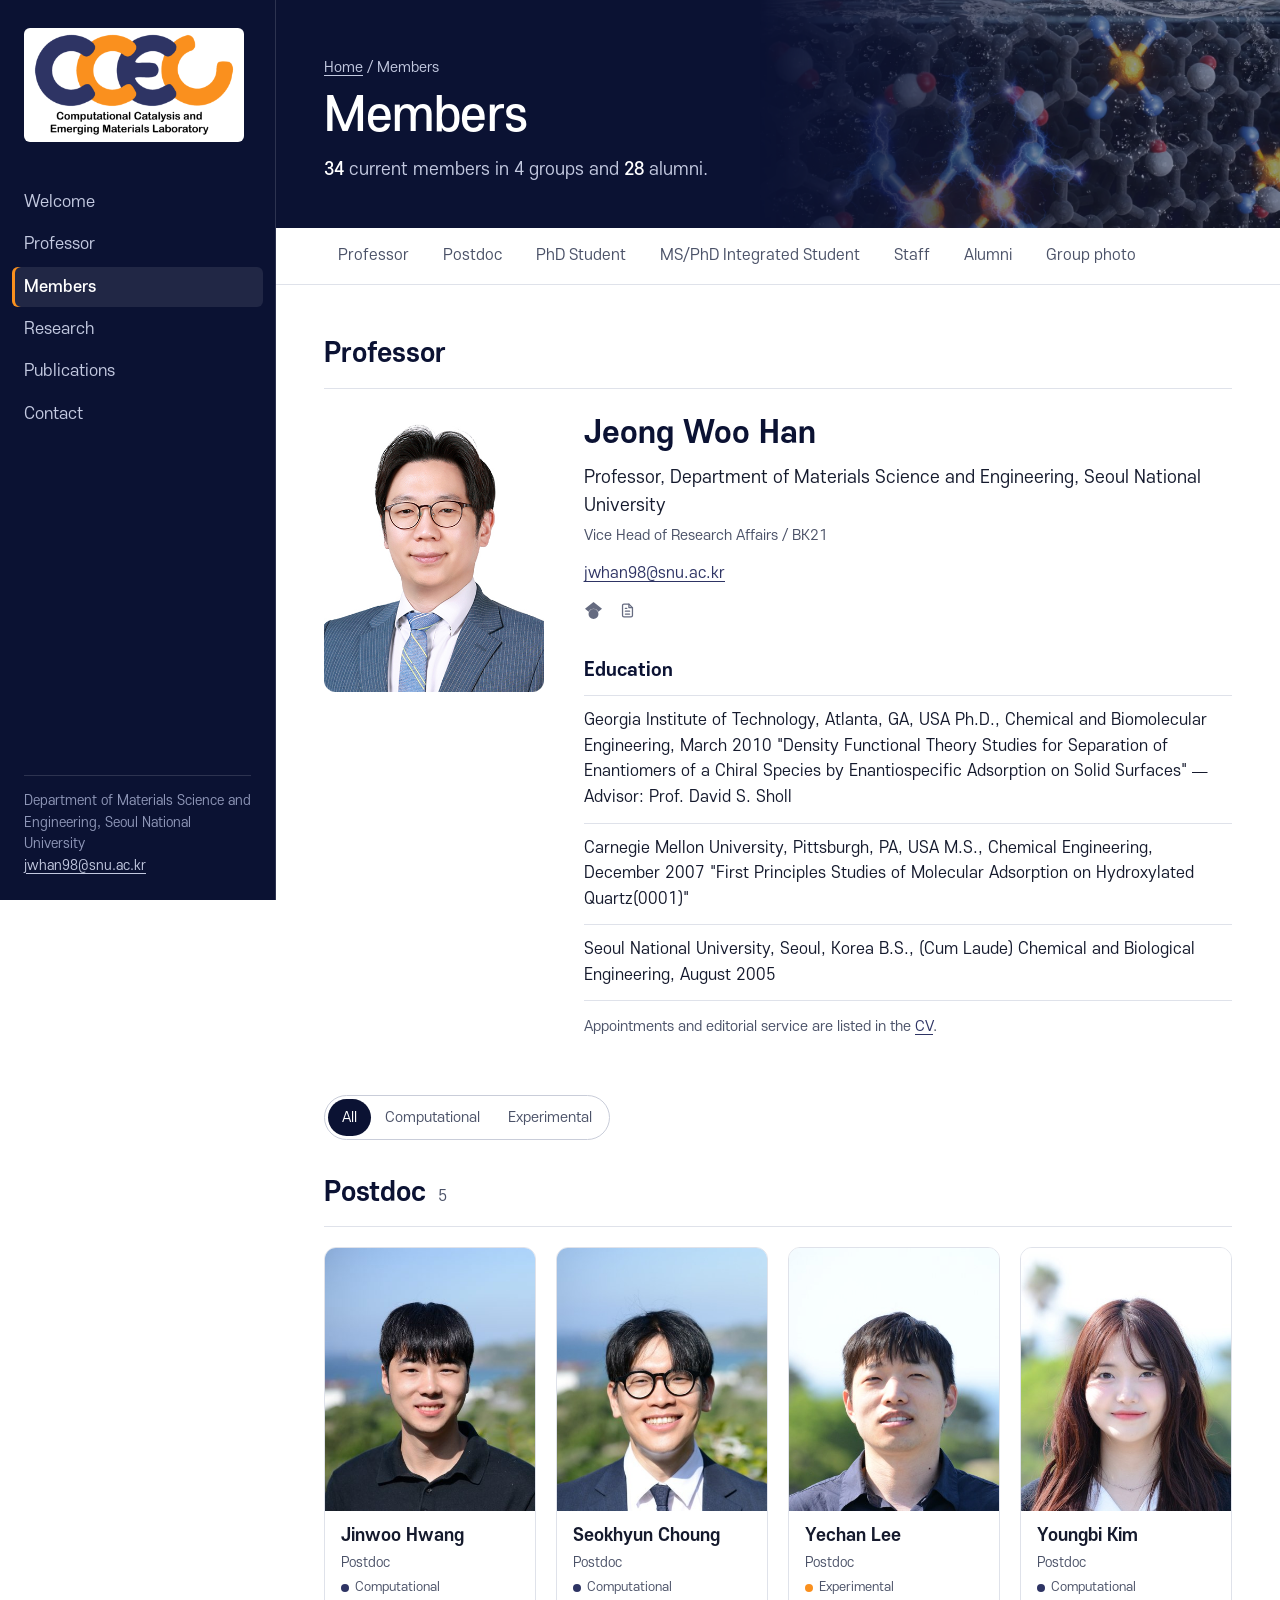
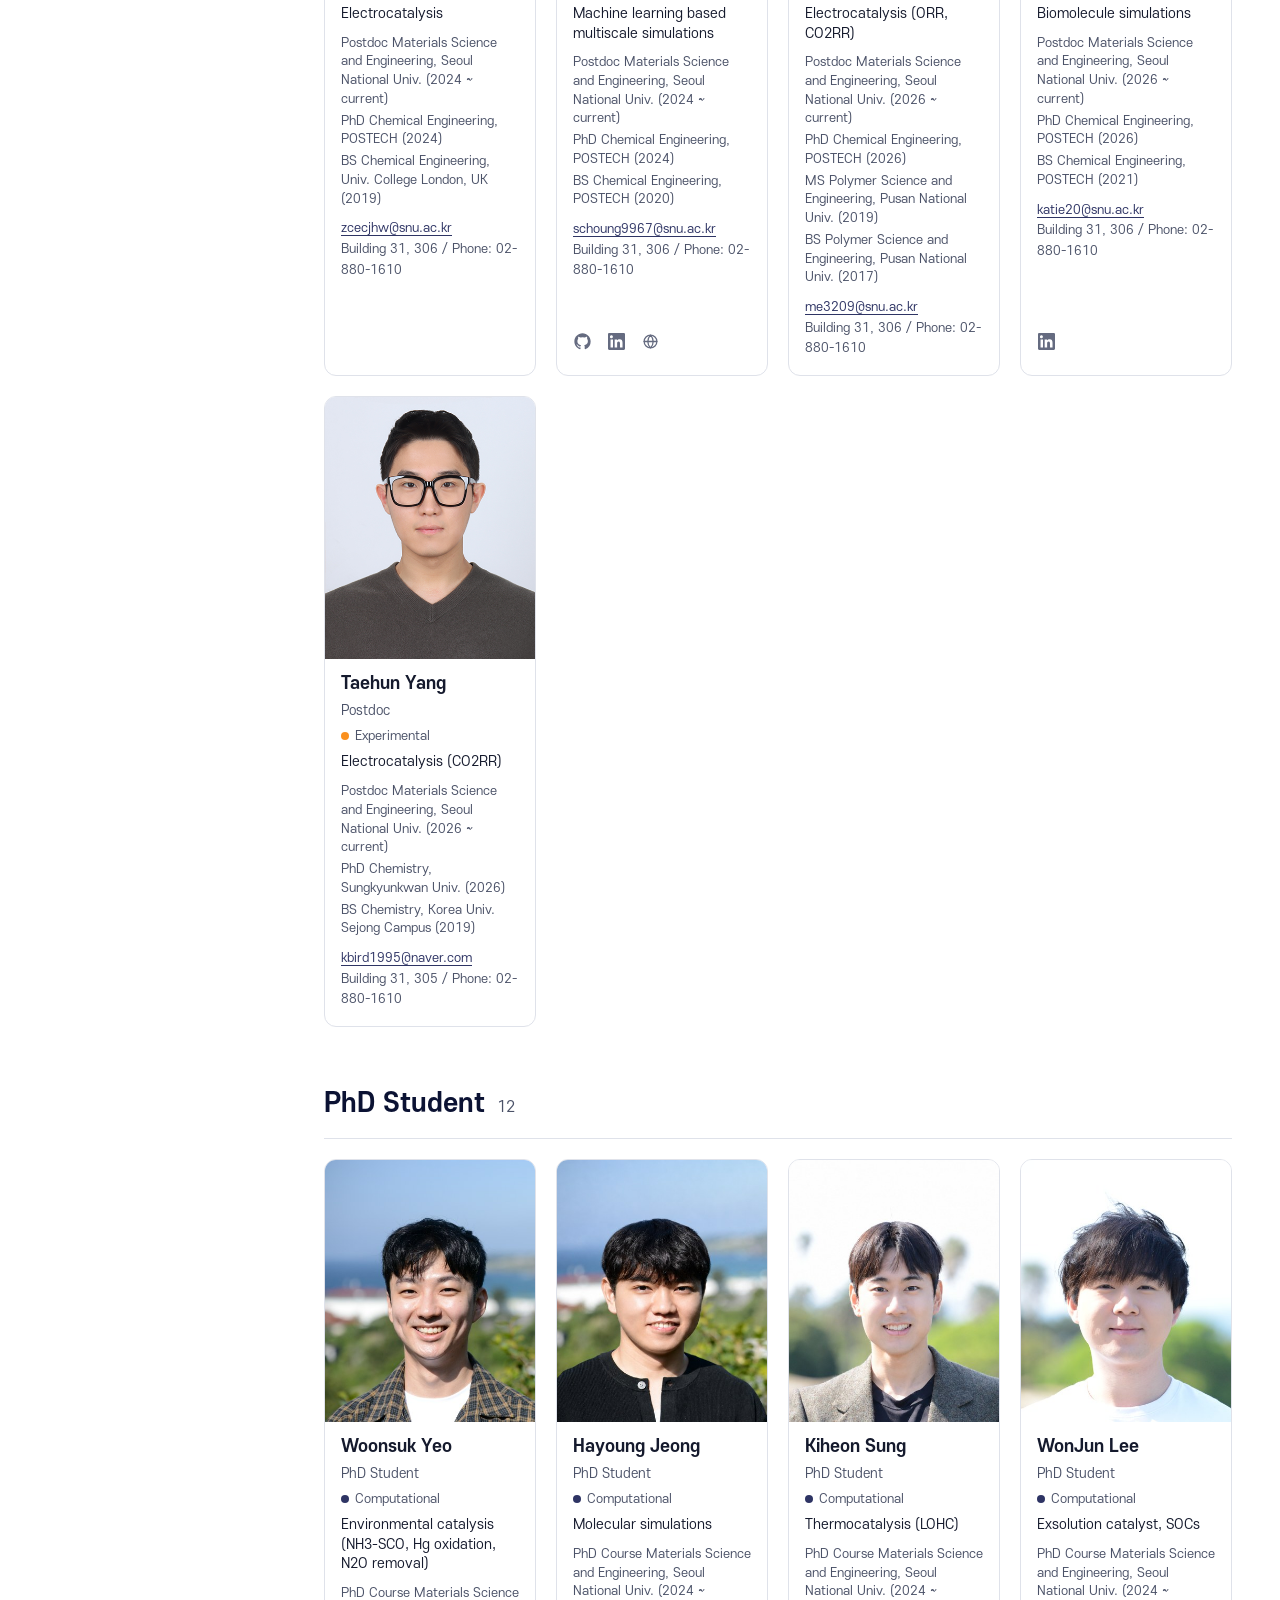
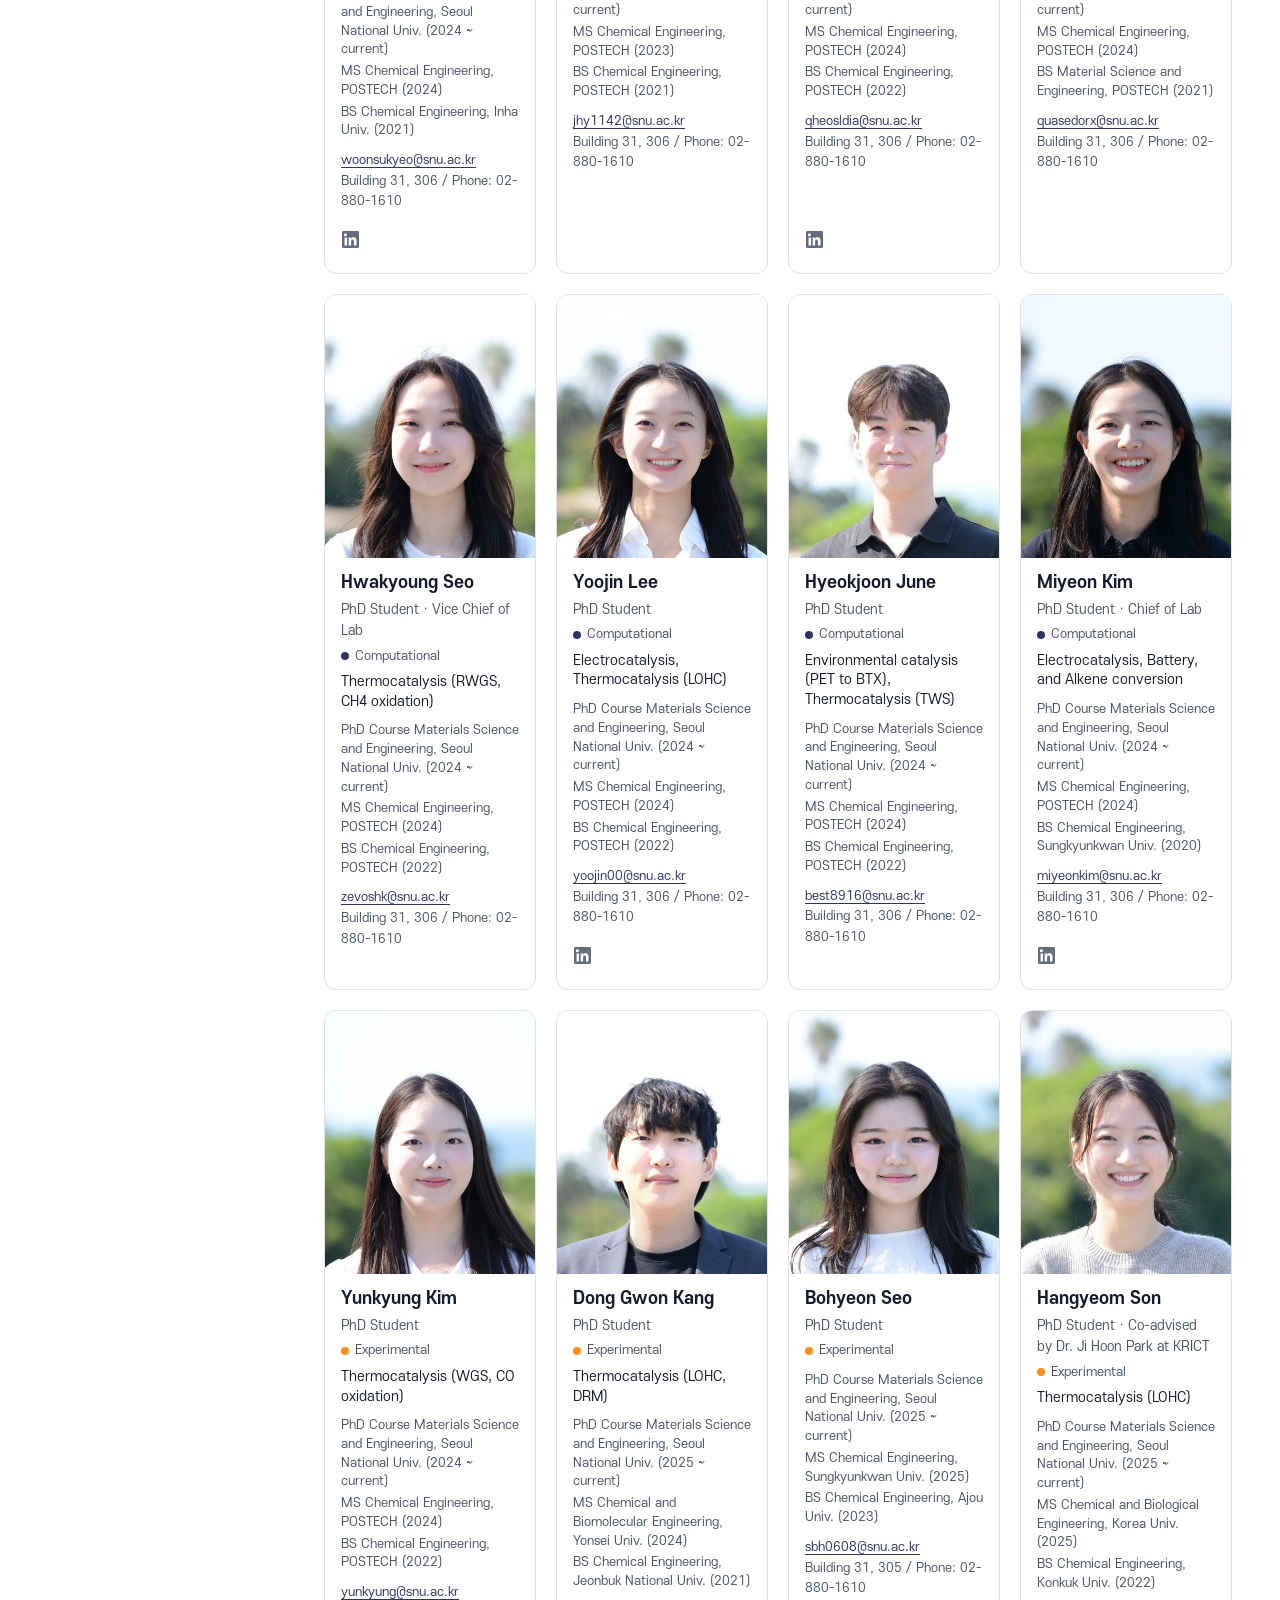
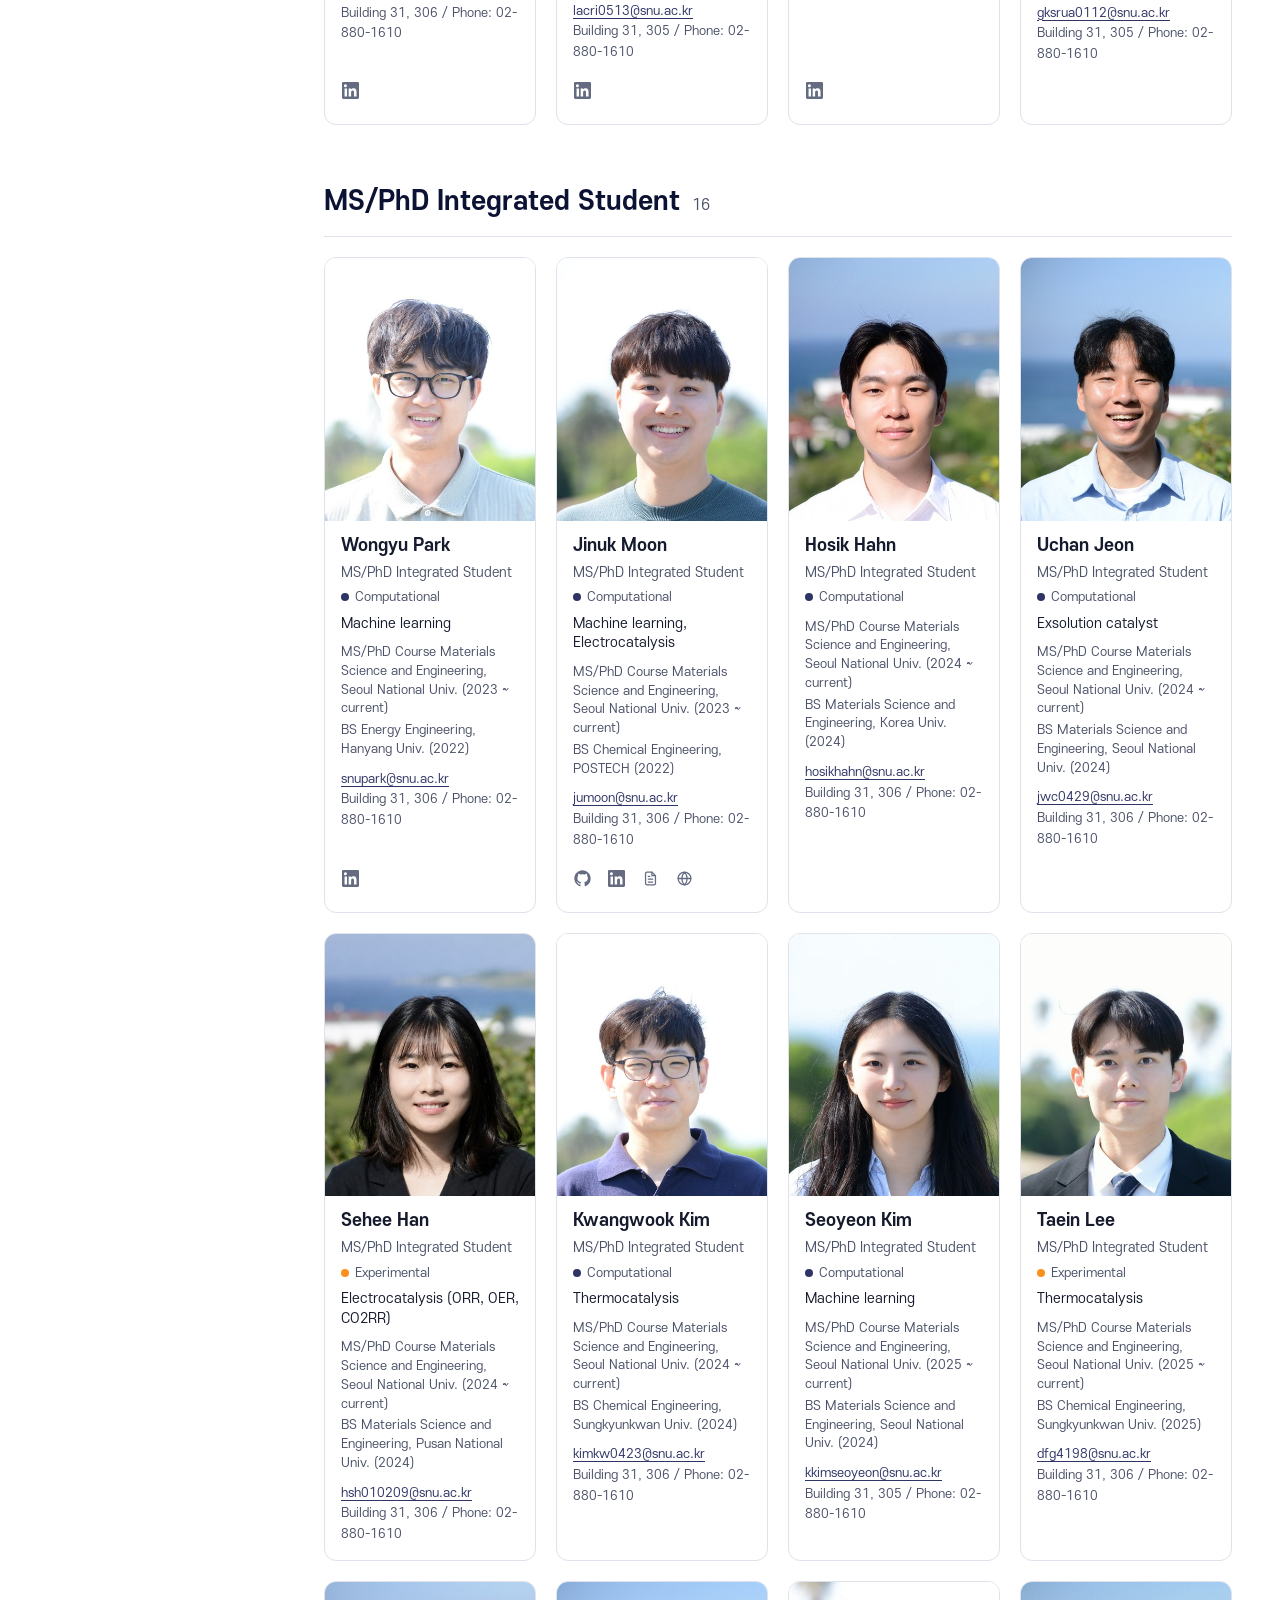
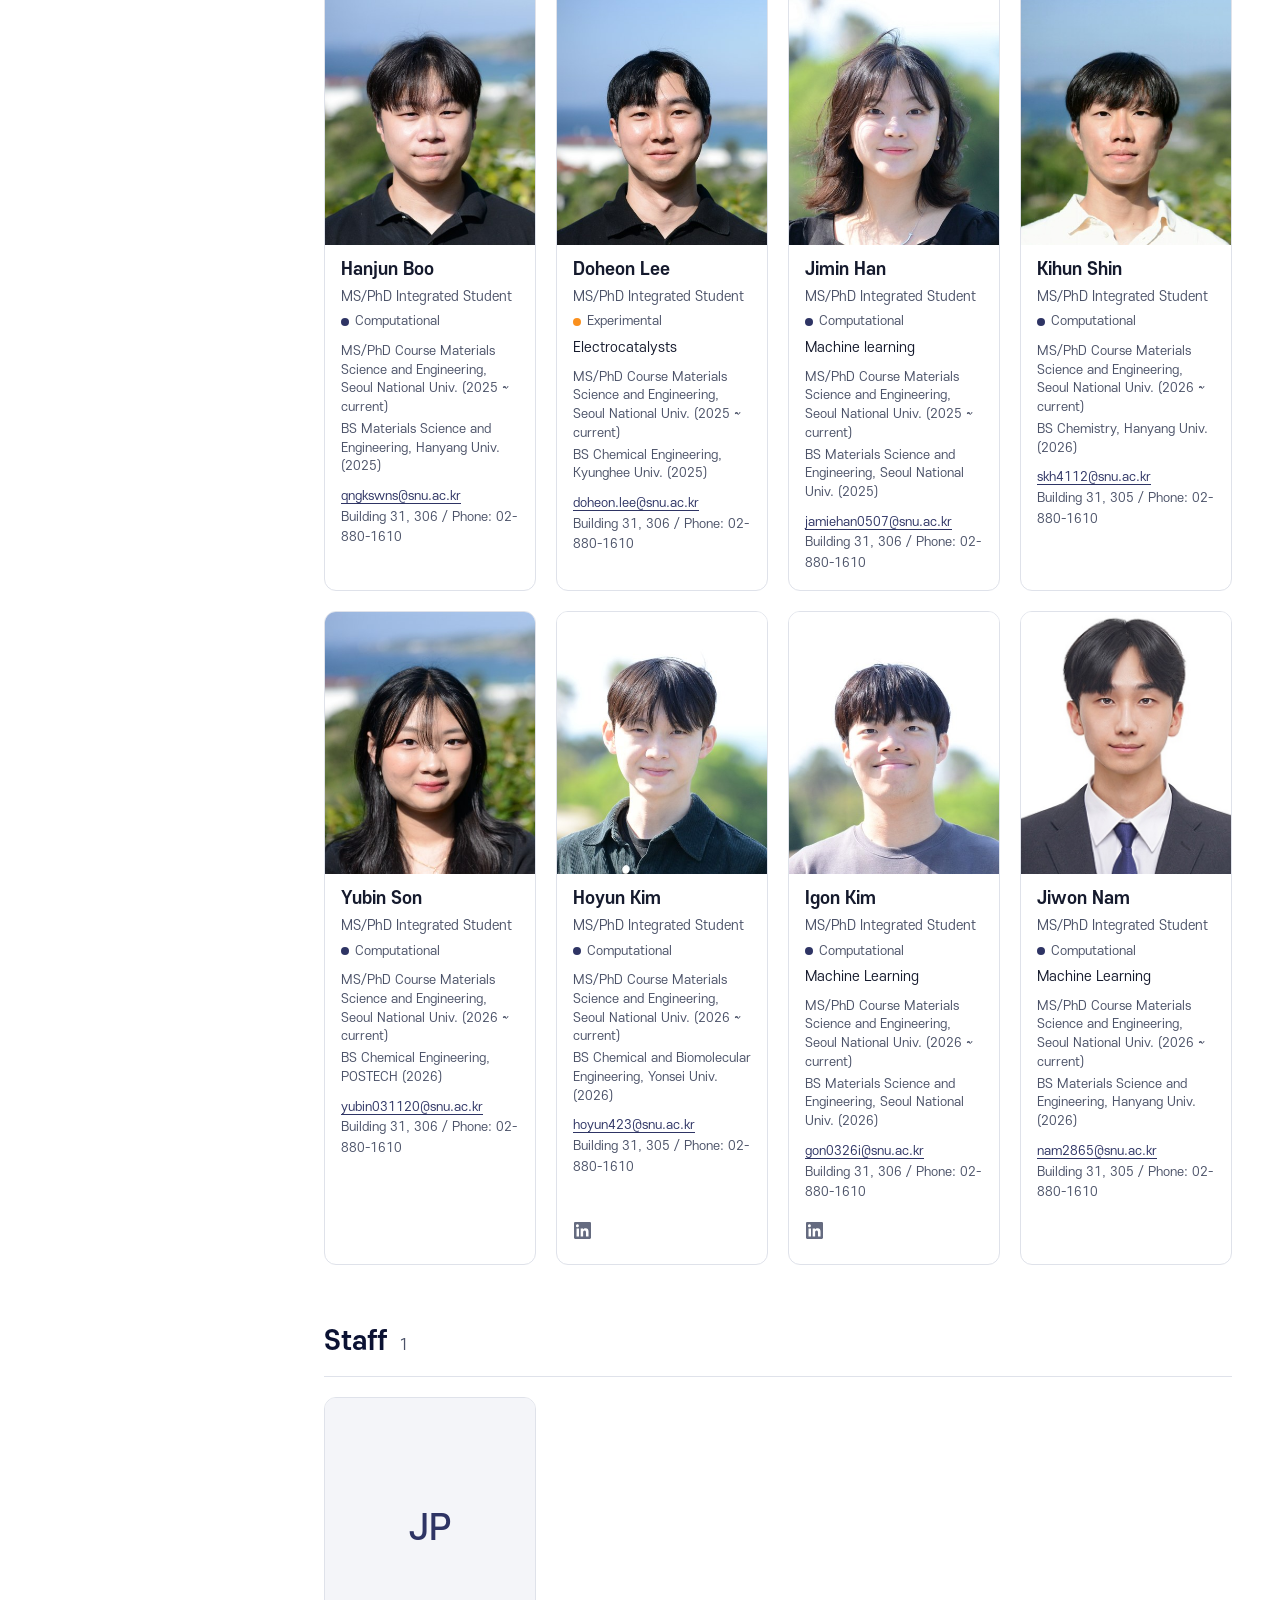
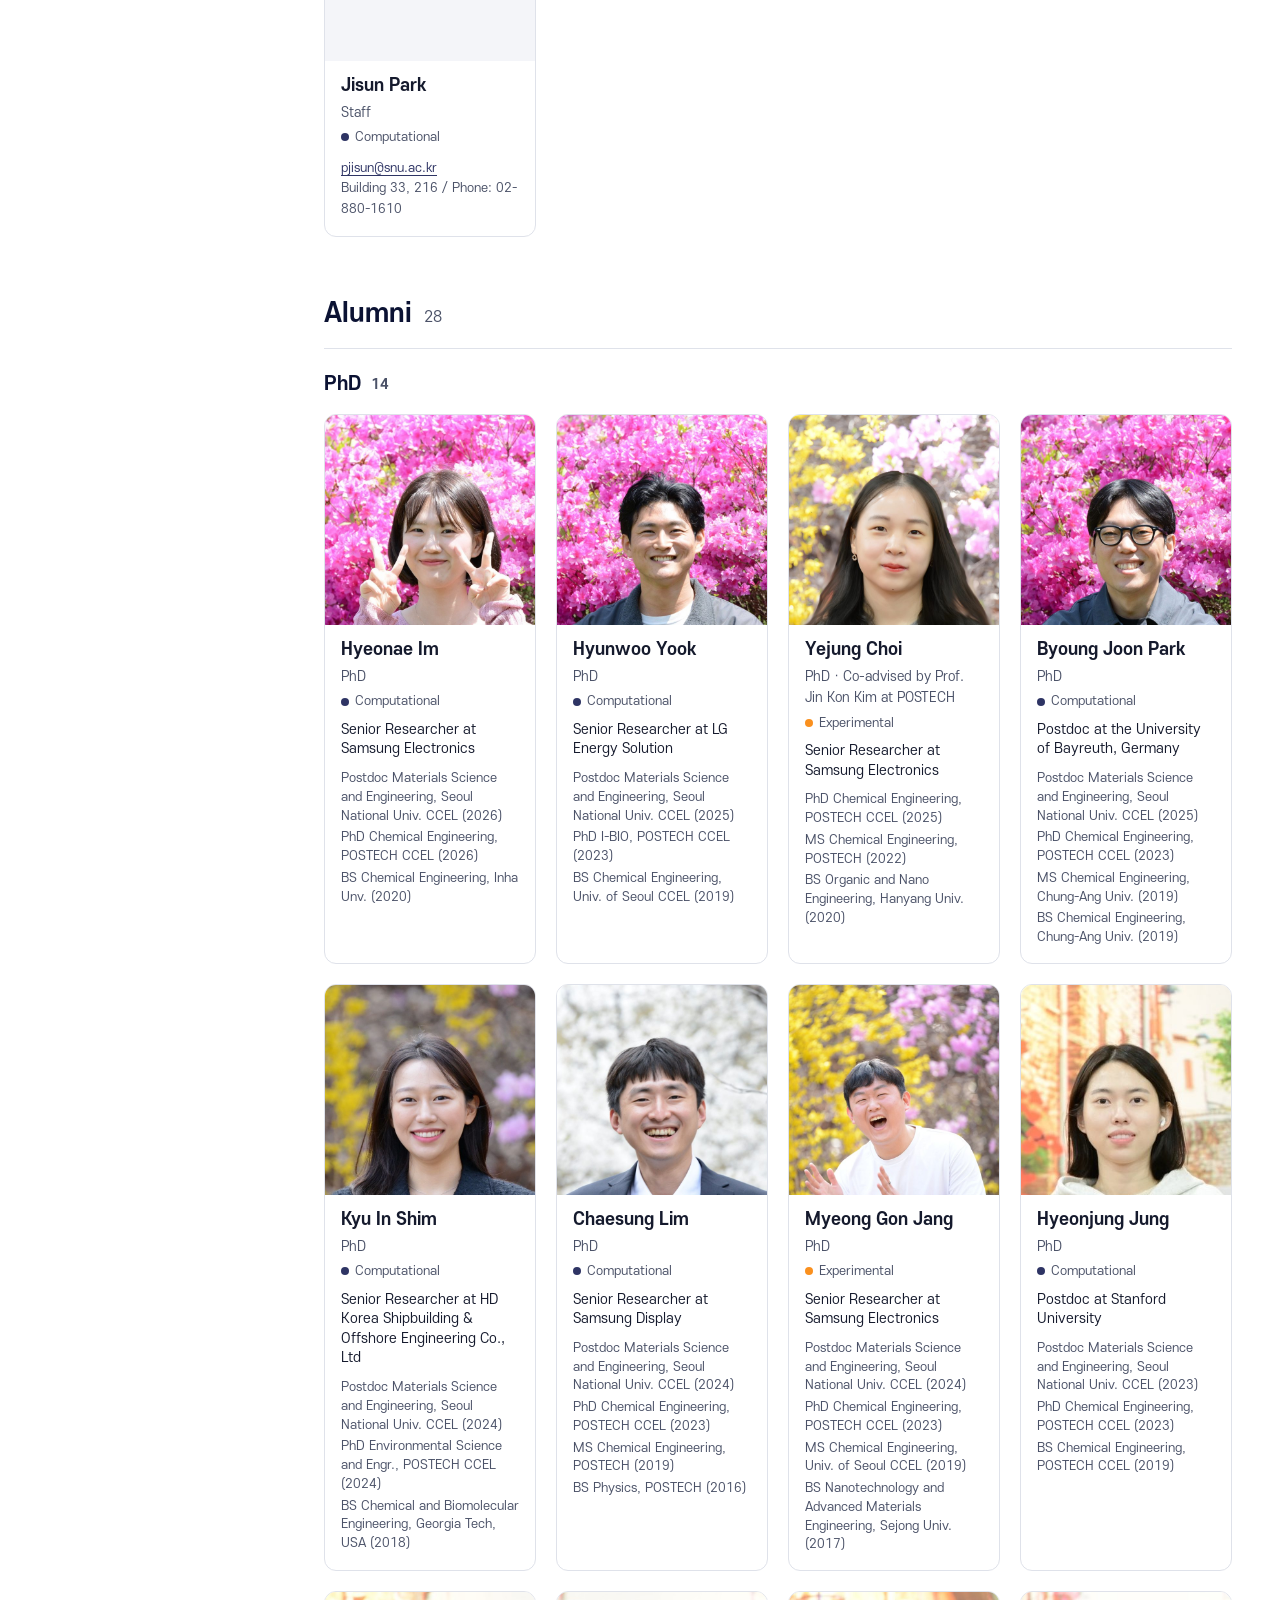
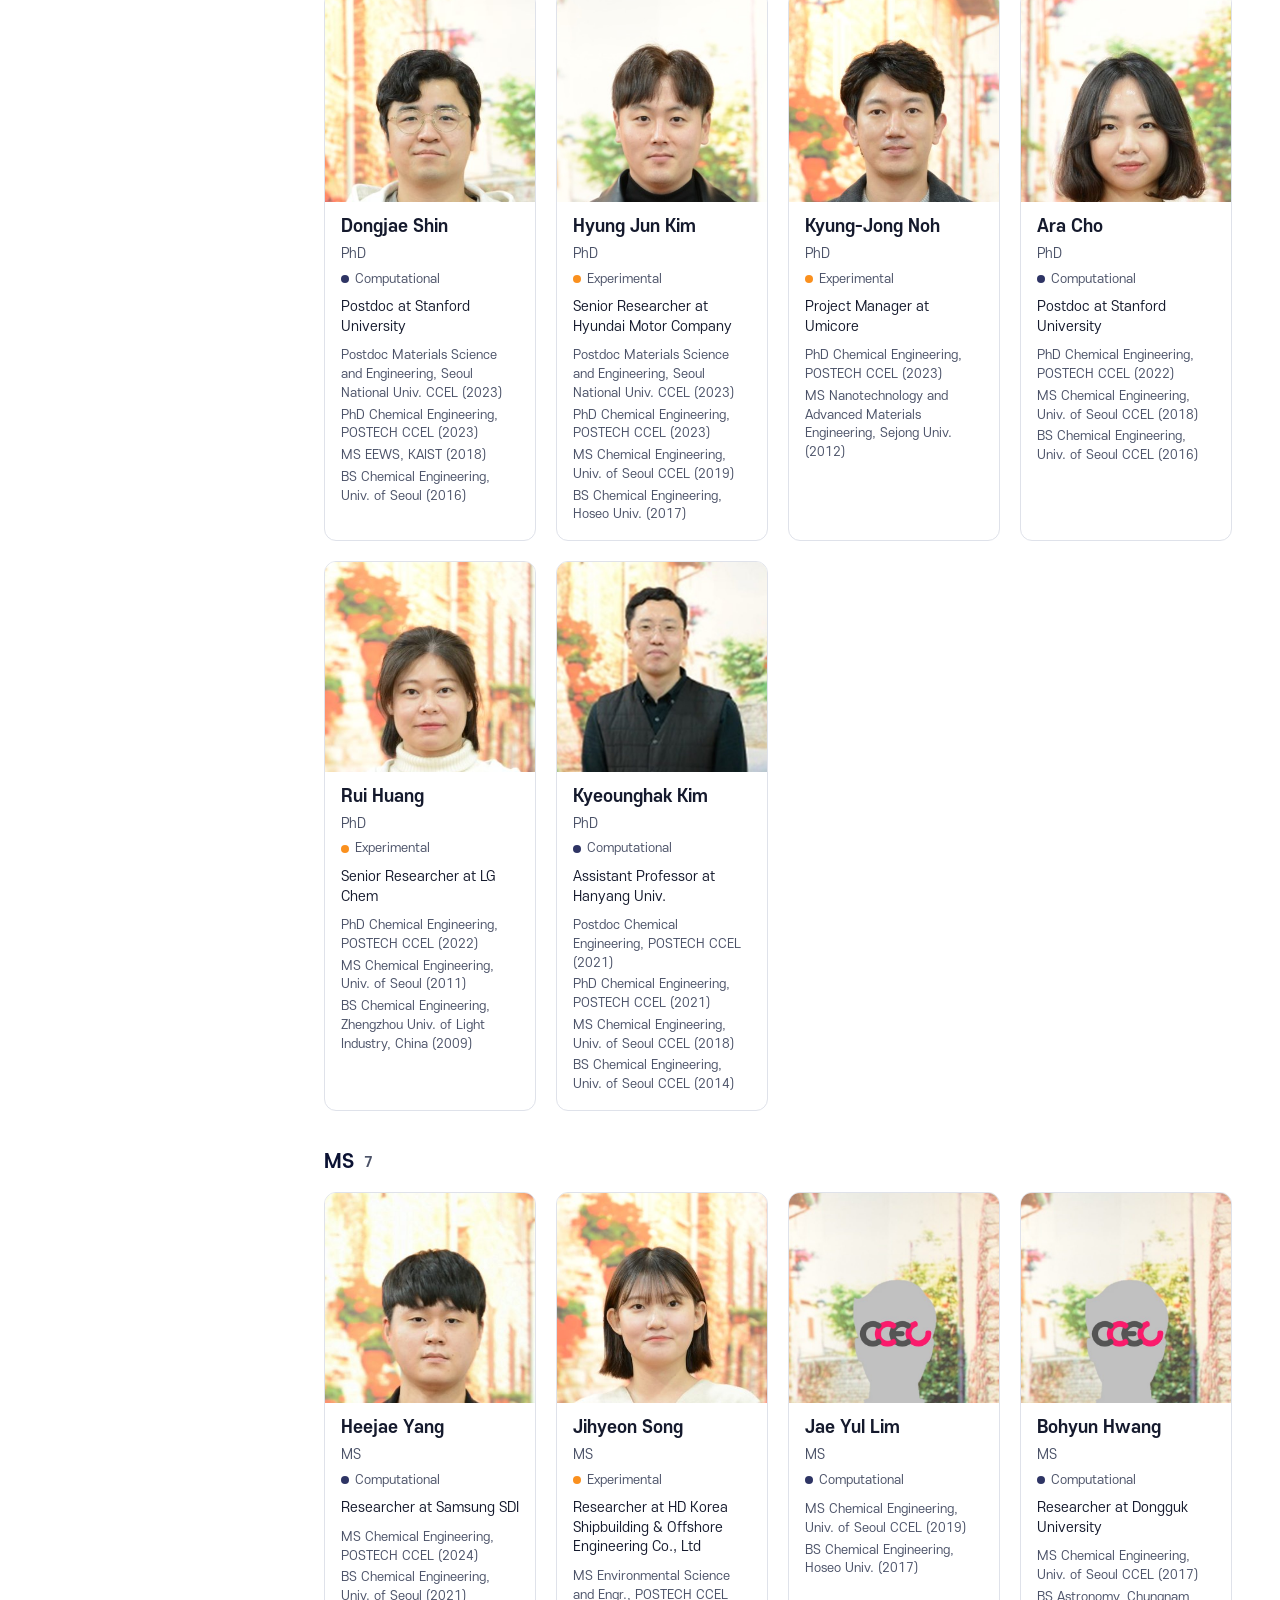
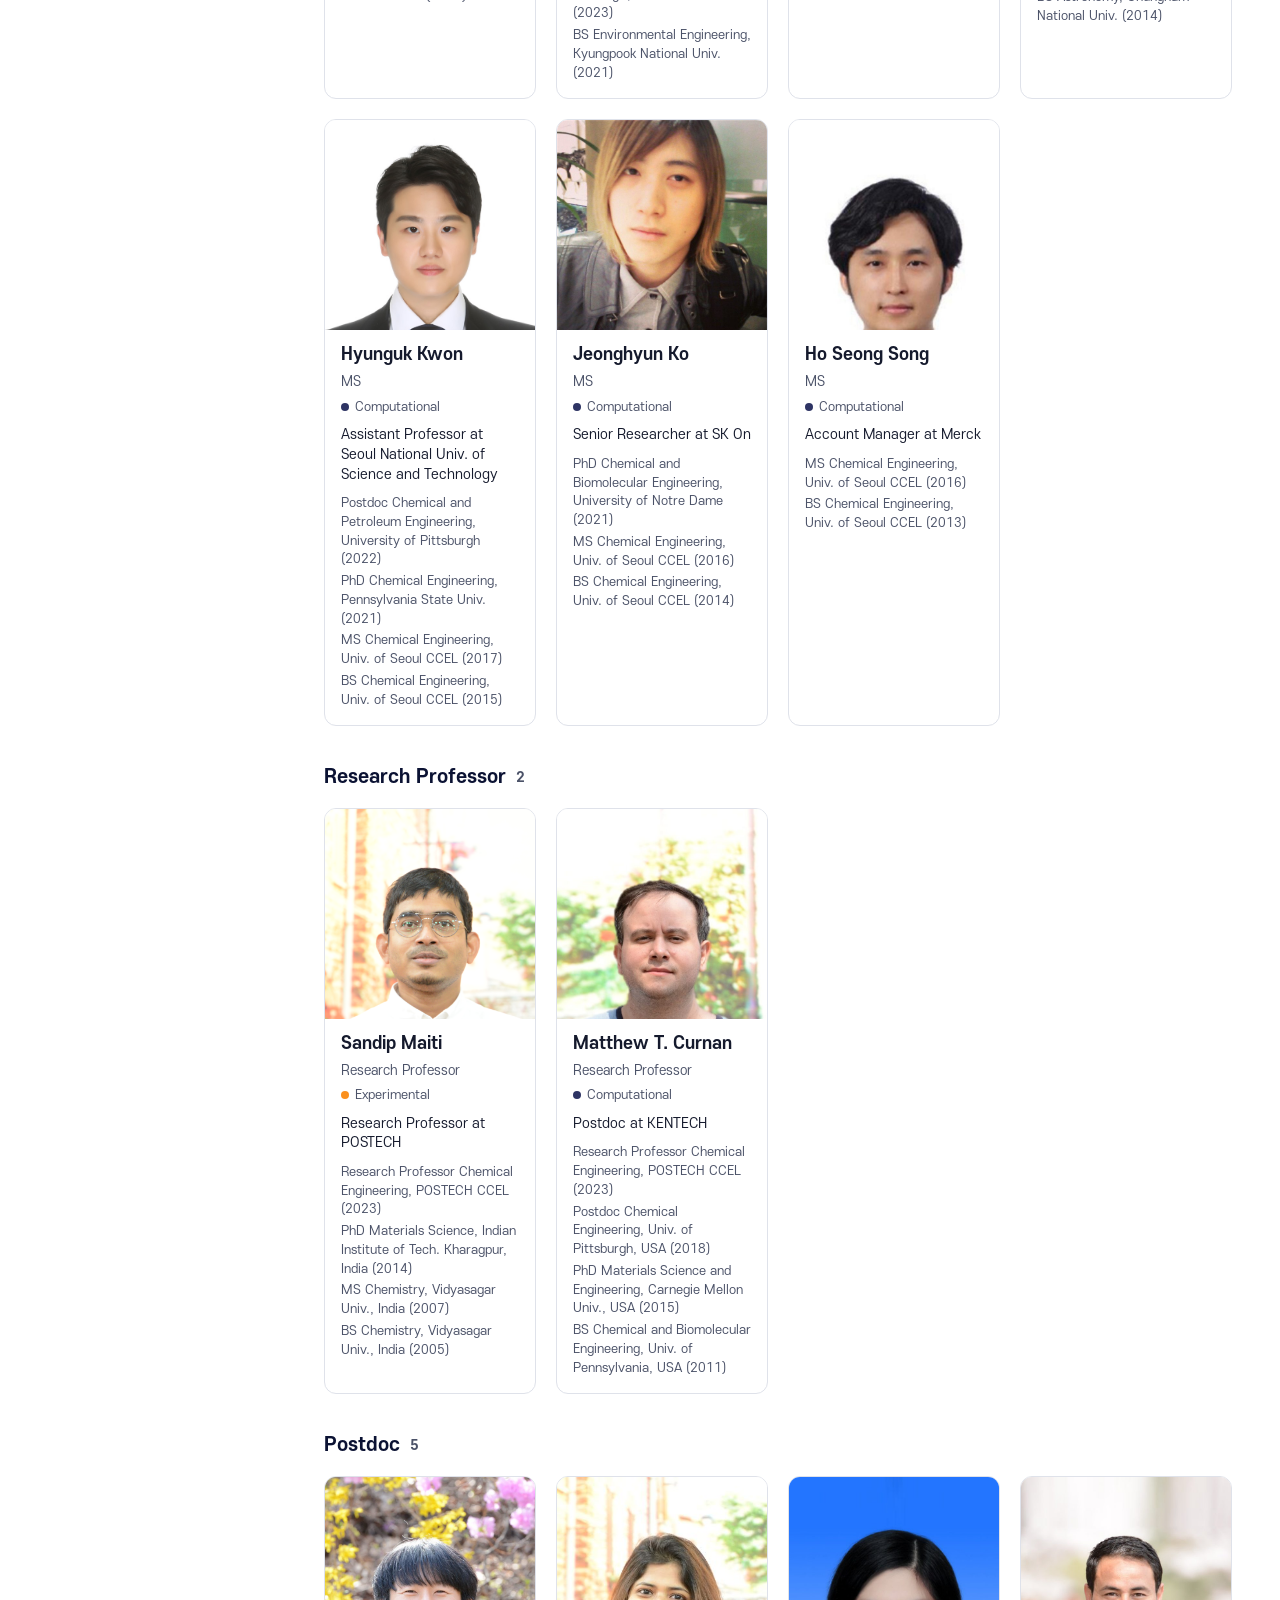
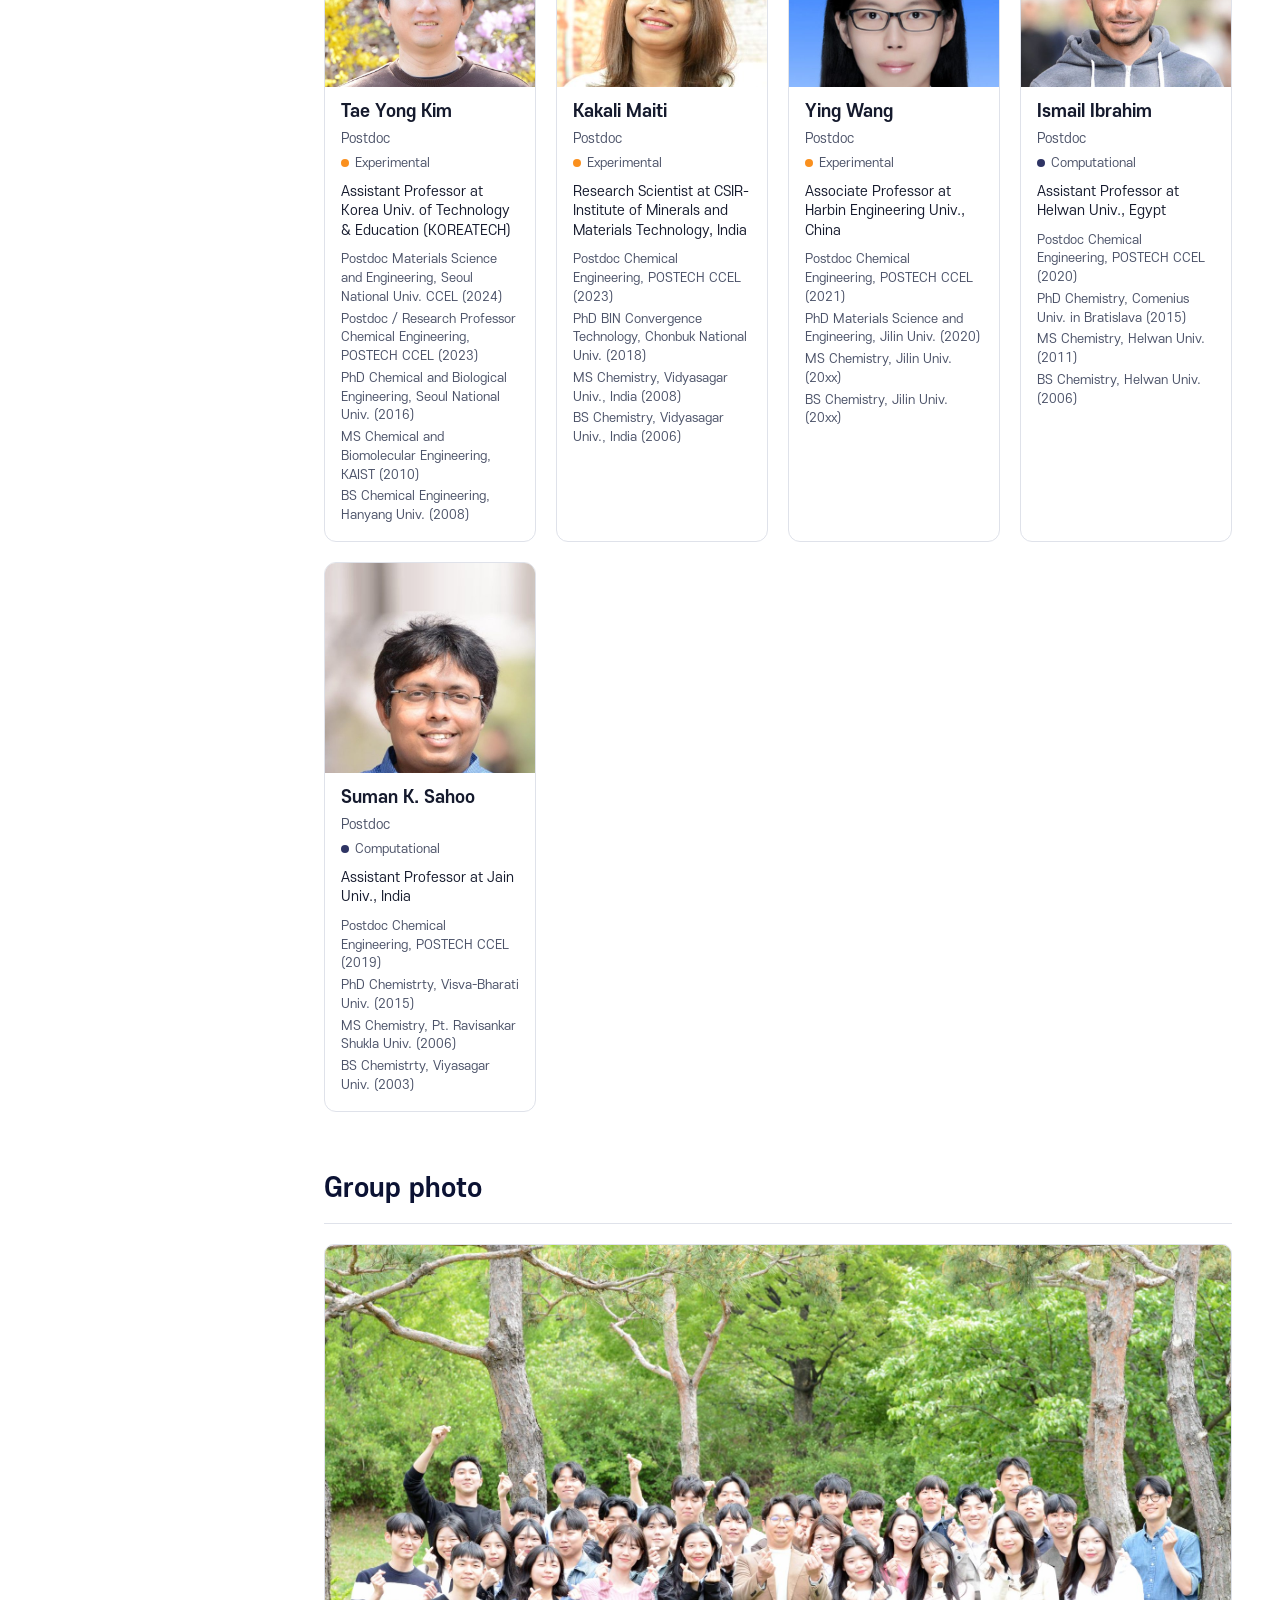
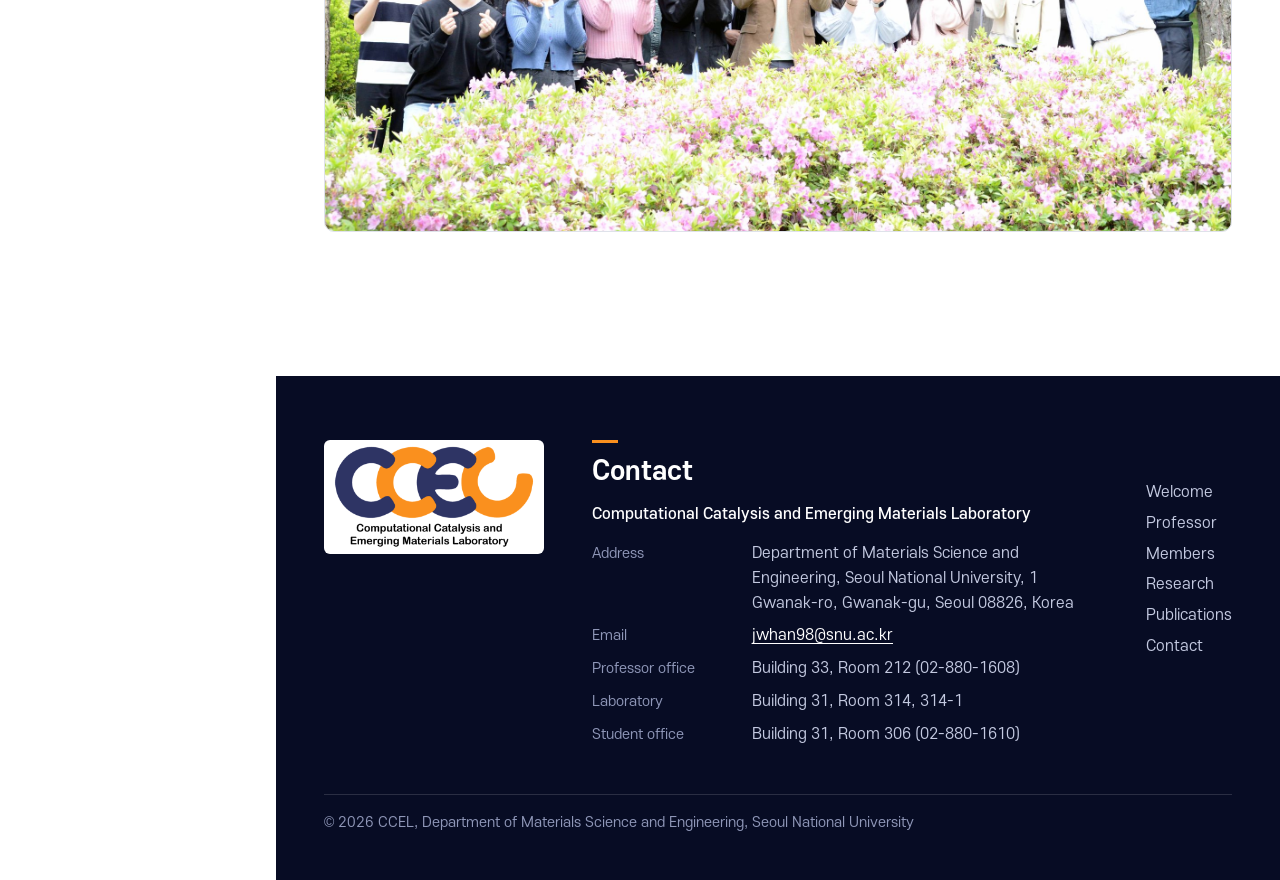
==== commit f88e48f0: "Lean landing page (v5): main page like the current Welcome page; research, highlights and people mov" ====
--- a/members.html
+++ b/members.html
@@ -4,7 +4,7 @@
 <meta name="robots" content="noindex, nofollow">
 <meta charset="utf-8">
 <meta name="viewport" content="width=device-width, initial-scale=1">
-<title>People | CCEL</title>
+<title>Members | CCEL</title>
 <meta name="theme-color" content="#0b1233">
 <link rel="stylesheet" href="_shared/brand/brand.css">
 <link rel="stylesheet" href="css/site.css">
@@ -22,8 +22,8 @@
   <div class="art" aria-hidden="true"></div>
   <div class="wrap">
     <div data-topbar></div>
-    <p class="crumb"><a href="index.html">Home</a> / People</p>
-    <h1>People</h1>
+    <p class="crumb"><a href="index.html">Home</a> / Members</p>
+    <h1>Members</h1>
     <p class="sub" data-m="sub"></p>
   </div>
 </header>
@@ -44,9 +44,13 @@
       <div class="group-head"><h2 id="h-alumni">Alumni</h2><span data-m="alumni-count"></span></div>
       <div data-m="alumni"></div>
     </section>
+    <section id="group-photo" class="group" aria-labelledby="h-photo" data-m="photo-sec">
+      <div class="group-head"><h2 id="h-photo">Group photo</h2></div>
+      <figure class="figure group-photo" data-m="photo"></figure>
+    </section>
   </div>
 </main>
-<footer class="foot" data-foot></footer>
+<footer class="foot" id="contact" aria-labelledby="h-contact" data-foot></footer>
 </div>
 <noscript><p style="padding:24px;background:#fff">This page renders its content from the lab data file and needs JavaScript.</p></noscript>
 </body>
--- a/css/site.css
+++ b/css/site.css
@@ -56,23 +56,23 @@
   overflow-y: auto;
 }
 .rail .ccel-logo-plate { align-self: flex-start; }
-.rail-nav { margin-top: 44px; }
-.rail-nav ol, .rail-pages ul { list-style: none; margin: 0; padding: 0; }
+.rail-nav { margin-top: 40px; }
+.rail-nav ul, .rail-nav ol { list-style: none; margin: 0; padding: 0; }
 .rail-nav a {
-  display: flex; gap: 14px; align-items: baseline; padding: 8px 12px; margin: 0 -12px 2px;
+  display: flex; gap: 12px; align-items: baseline; padding: 7px 12px; margin: 0 -12px 2px;
   color: var(--on-dark-2); text-decoration: none; font-size: 16px; border-radius: 6px;
   transition: background-color .15s, color .15s;
 }
-.rail-nav .n { font-size: 13px; color: var(--on-dark-3); min-width: 22px; font-variant-numeric: tabular-nums; }
 .rail-nav a:hover { color: #fff; background: rgba(255, 255, 255, .06); }
-.rail-nav a[aria-current] { color: #fff; background: rgba(255, 255, 255, .09); box-shadow: inset 3px 0 0 var(--orange); }
-.rail-nav a[aria-current] .n { color: #fff; }
-.rail-pages { margin-top: auto; padding-top: 28px; }
-.rail-pages h2 { font-size: 12px; font-weight: 500; color: var(--on-dark-3); margin-bottom: 6px; letter-spacing: .02em; }
-.rail-pages a { display: block; padding: 4px 0; color: var(--on-dark-2); text-decoration: none; font-size: 14px; }
-.rail-pages a:hover { color: #fff; text-decoration: underline; }
-.rail-pages a::before { content: "\2197"; display: inline-block; width: 18px; color: var(--on-dark-3); }
-.rail-mail { margin: 18px 0 0; font-size: 13px; color: var(--on-dark-3); border-top: 1px solid var(--on-dark-line); padding-top: 14px; overflow-wrap: anywhere; }
+.rail-nav .tab[aria-current] { color: #fff; font-weight: 500; background: rgba(255, 255, 255, .09); box-shadow: inset 3px 0 0 var(--orange); }
+/* numbered index of the current page (landing sections 01-04, research areas I-V) */
+.rail-nav .rail-sub { margin: 4px 0 12px; padding: 2px 0 2px 12px; border-left: 1px solid var(--on-dark-line); }
+.rail-sub a { font-size: 14px; line-height: 1.4; padding: 5px 10px; margin: 0 0 1px; }
+.rail-sub .n { flex: none; min-width: 22px; font-size: 12px; color: var(--on-dark-3); font-variant-numeric: tabular-nums; }
+.rail-sub a[aria-current] { color: #fff; background: rgba(255, 255, 255, .06); }
+.rail-sub a[aria-current] .n { color: var(--orange); }
+.rail-nav { margin-bottom: 24px; }
+.rail-mail { margin: auto 0 0; padding-top: 14px; font-size: 13px; color: var(--on-dark-3); border-top: 1px solid var(--on-dark-line); overflow-wrap: anywhere; }
 .rail-mail a { color: var(--on-dark-2); }
 .rail-close { display: none; }
 
@@ -85,7 +85,8 @@
   .rail { display: none; }
   .rail.is-open { display: flex; inset: 0; width: auto; z-index: 80; padding: 18px 22px 24px; border: 0; }
   .rail.is-open .rail-nav { margin-top: 28px; }
-  .rail.is-open .rail-nav a { font-size: 22px; padding: 10px 12px; }
+  .rail.is-open .rail-nav .tab { font-size: 22px; padding: 9px 12px; }
+  .rail.is-open .rail-sub a { font-size: 16px; padding: 7px 10px; }
   .rail-close {
     display: inline-flex; position: absolute; top: 18px; right: 18px; align-items: center; gap: 8px;
     background: transparent; border: 1px solid var(--on-dark-line); color: #fff; border-radius: 999px; padding: 8px 16px; cursor: pointer; font-size: 15px;
@@ -117,8 +118,13 @@
   body.bar-shown .year-head { top: calc(56px + var(--bar-h)); }
 }
 body.menu-open { overflow: hidden; }
-@media (min-width: 1100px) and (max-height: 760px) {
-  .rail-nav { margin-top: 28px; }
+@media (min-width: 1100px) and (max-height: 820px) {
+  /* short laptop screens: the whole rail (six tabs + the research I-V list) fits without scrolling */
+  .rail { padding-top: 22px; padding-bottom: 16px; }
+  .rail-nav { margin-top: 22px; margin-bottom: 12px; }
+  .rail-nav .tab { padding-top: 5px; padding-bottom: 5px; }
+  .rail-nav .rail-sub { margin: 2px 0 8px; }
+  .rail-sub a { font-size: 13px; line-height: 1.35; padding-top: 3px; padding-bottom: 3px; }
   .rail-mail { display: none; }
 }
 
@@ -201,16 +207,15 @@
 .figure { margin: 0; }
 .figure img { display: block; width: 100%; height: auto; border-radius: 10px; border: 1px solid var(--line); background: var(--paper-2); }
 .figure figcaption { font-size: 14px; color: var(--muted); margin-top: 10px; }
-details.ko-about { margin-top: 8px; border-top: 1px solid var(--line); padding-top: 12px; }
-details.ko-about summary { cursor: pointer; font-size: 15px; color: var(--navy-700); font-weight: 500; }
-details.ko-about p { font-size: 16px; color: var(--muted); margin-top: 12px; }
+.research-page { padding-top: 56px; }
+.intro-title { font-size: 24px; line-height: 1.3; color: var(--navy-900); margin: 0 0 14px; }
 .areas { list-style: none; margin: 64px 0 0; padding: 0; border-top: 1px solid var(--line); }
 .area { display: grid; grid-template-columns: 208px minmax(0, 1fr); gap: 36px; padding: 36px 0; border-bottom: 1px solid var(--line); scroll-margin-top: 16px; }
 .area-fig { margin: 0; }
 .area-fig img { display: block; width: 208px; height: 208px; object-fit: cover; border-radius: 10px; background: var(--paper-2); border: 1px solid var(--line); }
 .area-num { display: inline-flex; align-items: center; gap: 10px; font-size: 14px; font-weight: 500; color: var(--faint); margin: 0; }
 .area-num b { display: inline-grid; place-items: center; min-width: 30px; height: 26px; padding: 0 6px; border-radius: 6px; background: var(--navy-900); color: #fff; font-size: 13px; font-weight: 700; }
-.area h3 { font-size: 23px; line-height: 1.3; color: var(--navy-900); margin: 10px 0 10px; }
+.area-title { font-size: 23px; line-height: 1.3; color: var(--navy-900); margin: 10px 0 10px; }
 .area-sum { margin: 0 0 14px; max-width: 68ch; }
 .kw { display: flex; flex-wrap: wrap; gap: 6px; list-style: none; padding: 0; margin: 0 0 16px; }
 .kw li { font-size: 13px; line-height: 1.4; padding: 4px 10px; border: 1px solid var(--line); border-radius: 999px; color: var(--muted); background: var(--paper); }
@@ -222,6 +227,24 @@
 .area-papers .label { color: var(--muted); }
 .area-papers-h { margin: 0 0 6px; font-size: 13px; font-weight: 500; color: var(--faint); }
 .area-foot { margin: 10px 0 0; }
+.sponsors-sec { margin-top: 64px; }
+
+/* landing: selected publications, compact (title, one journal line, DOI) as on the current Welcome page */
+.pins { list-style: none; margin: 0; padding: 0; display: grid; grid-template-columns: repeat(2, minmax(0, 1fr)); gap: 0 48px; }
+.pin { padding: 18px 0 20px; border-top: 1px solid var(--line); }
+.pin:nth-child(-n+2) { border-top: 0; padding-top: 0; }  /* the heading rule already sits above the first row */
+.sheet .sec { padding-top: 80px; padding-bottom: 80px; }
+.pin-area { display: flex; gap: 10px; align-items: center; margin: 0 0 8px; font-size: 13px; font-weight: 500; color: var(--muted); }
+.pin-area b { display: inline-grid; place-items: center; min-width: 26px; height: 22px; padding: 0 5px; border-radius: 5px; background: var(--navy-900); color: #fff; font-size: 12px; font-weight: 700; }
+.pin-title { font-size: 17px; line-height: 1.45; font-weight: 500; margin: 0 0 6px; color: var(--ink); }
+.pin-title a { color: inherit; text-decoration: none; }
+.pin-title a:hover { text-decoration: underline; }
+.pin-src { margin: 0; font-size: 14.5px; line-height: 1.5; color: var(--ink); }
+.pin-doi { margin: 4px 0 0; font-size: 13.5px; overflow-wrap: anywhere; }
+.pins-more { margin: 8px 0 0; padding-top: 18px; border-top: 1px solid var(--line); }
+.about { display: grid; grid-template-columns: minmax(0, 1fr) minmax(0, 1.05fr); gap: 48px; align-items: start; }
+.about-text p { margin: 0 0 18px; }
+.about-text p[lang=ko] { font-size: 17px; line-height: 1.85; color: var(--ink); word-break: keep-all; }
 
 /* paper cards */
 .papers { display: grid; grid-template-columns: repeat(2, minmax(0, 1fr)); gap: 20px; list-style: none; margin: 0; padding: 0; }
@@ -246,20 +269,11 @@
 .badge.status { background: #fff7ec; border-color: #f2d4ae; color: #7a4206; }
 .if { font-variant-numeric: tabular-nums; color: var(--muted); }
 .if .prov { border-bottom: 1px dotted currentColor; cursor: help; }
-.pub-facts { display: flex; flex-wrap: wrap; gap: 10px 28px; align-items: baseline; margin: 36px 0 0; padding-top: 20px; border-top: 1px solid var(--line); font-size: 15px; color: var(--muted); }
-.pub-facts strong { color: var(--ink); font-size: 18px; font-weight: 700; }
 details.rules { margin-top: 14px; font-size: 14px; color: var(--muted); }
 details.rules summary { cursor: pointer; color: var(--navy-700); }
 details.rules p { max-width: 80ch; }
 
 /* people */
-.prof { display: grid; grid-template-columns: 168px minmax(0, 1fr); gap: 32px; align-items: start; padding-bottom: 36px; margin-bottom: 36px; border-bottom: 1px solid var(--line); }
-.prof img { width: 168px; aspect-ratio: 413 / 531; object-fit: cover; border-radius: 10px; display: block; background: var(--paper-2); }
-.prof h3 { font-size: 26px; color: var(--navy-900); }
-.prof p { margin: 6px 0 0; }
-.prof .links { display: flex; flex-wrap: wrap; gap: 8px 18px; margin-top: 14px; font-size: 15px; }
-.counts { display: flex; flex-wrap: wrap; gap: 8px 28px; margin: 0 0 28px; padding: 0; list-style: none; font-size: 15px; color: var(--muted); }
-.counts strong { color: var(--ink); font-size: 18px; margin-right: 6px; }
 .people { display: grid; grid-template-columns: repeat(auto-fill, minmax(196px, 1fr)); gap: 20px; list-style: none; padding: 0; margin: 0; }
 .person { display: flex; flex-direction: column; background: var(--paper); border: 1px solid var(--line); border-radius: 12px; overflow: hidden; }
 .person .ph { aspect-ratio: 4 / 5; background: var(--paper-2); display: grid; place-items: center; overflow: hidden; }
@@ -277,35 +291,40 @@
 .ilink svg { width: 17px; height: 17px; display: block; }
 .ilink:hover, .ilink:focus-visible { color: var(--orange-ink); background: #fff3e6; }
 .person .ilinks { margin-top: auto; padding-top: 8px; }
-.prof .ilinks, .prof-full .ilinks { margin-top: 8px; }
+.prof-full .ilinks { margin-top: 8px; }
 
 /* news / join / contact */
 .two { display: grid; grid-template-columns: minmax(0, 1fr) minmax(0, 1fr); gap: 56px; }
-.news { list-style: none; margin: 0; padding: 0; border-top: 1px solid var(--line); }
-.news li { padding: 16px 0; border-bottom: 1px solid var(--line); display: grid; grid-template-columns: 28px 1fr; gap: 10px; }
-.news li .i { font-size: 13px; color: var(--faint); font-variant-numeric: tabular-nums; padding-top: 3px; }
+.news { list-style: none; margin: 0; padding: 0; }
+.news li { position: relative; padding: 15px 0 15px 22px; border-bottom: 1px solid var(--line); }
+.news li::before { content: ""; position: absolute; left: 2px; top: calc(15px + .62em); width: 7px; height: 7px; border-radius: 50%; background: var(--orange); }
+.news li:first-child { padding-top: 0; }
+.news li:first-child::before { top: .62em; }
 .news time { display: block; font-size: 13px; color: var(--muted); }
 .join-box { background: var(--navy-900); color: var(--on-dark); border-radius: var(--radius); padding: 30px 32px; }
-.join-box p { margin: 0 0 20px; line-height: 1.8; color: #e7eaf5; }
+.join-box p { margin: 0 0 20px; line-height: 1.8; color: #e7eaf5; word-break: keep-all; }
 .btn { display: inline-flex; align-items: center; gap: 8px; padding: 11px 20px; border-radius: 999px; background: #fff; color: var(--navy-900); text-decoration: none; font-weight: 500; font-size: 15px; }
 .btn:hover { background: var(--paper-2); color: var(--navy-900); }
-.contact { display: grid; grid-template-columns: minmax(0, 1fr) minmax(0, 1fr); gap: 48px; align-items: start; }
-.contact dl { margin: 0; display: grid; grid-template-columns: 132px 1fr; gap: 12px 20px; font-size: 16px; }
-.contact dt { color: var(--muted); font-size: 14px; padding-top: 2px; }
-.contact dd { margin: 0; }
 .sponsors { display: flex; flex-wrap: wrap; gap: 14px; list-style: none; margin: 0; padding: 0; }
 .sponsors li { background: #fff; border: 1px solid var(--line); border-radius: 8px; height: 64px; padding: 10px 16px; display: grid; place-items: center; }
 .sponsors img { max-height: 42px; max-width: 150px; width: auto; display: block; }
 
-/* footer */
-.foot { background: var(--navy-950); color: var(--on-dark-2); padding: 48px var(--pad) 40px; font-size: 14px; }
-.foot .wrap { display: grid; grid-template-columns: auto 1fr auto; gap: 40px; align-items: start; }
+/* footer = Contact (index.html#contact) */
+.foot { background: var(--navy-950); color: var(--on-dark-2); padding: 64px var(--pad) 40px; font-size: 15px; scroll-margin-top: 0; }
+.foot .wrap { display: grid; grid-template-columns: auto minmax(0, 1fr) auto; gap: 48px; align-items: start; }
 .foot p { margin: 0 0 6px; }
-.foot strong { color: #fff; font-weight: 500; }
+.foot h2 { font-size: 26px; line-height: 1.2; color: #fff; font-weight: 700; margin: 0 0 14px; }
+.foot h2::before { content: ""; display: block; width: 26px; height: 3px; background: var(--orange); margin-bottom: 14px; }
+.foot .foot-lab { color: #fff; font-weight: 500; margin-bottom: 14px; }
+.foot dl { margin: 0; display: grid; grid-template-columns: 140px minmax(0, 1fr); gap: 8px 20px; }
+.foot dt { color: var(--on-dark-3); font-size: 14px; padding-top: 1px; }
+.foot dd { margin: 0; color: var(--on-dark-2); }
+.foot nav { padding-top: 40px; }
 .foot nav ul { list-style: none; margin: 0; padding: 0; display: grid; gap: 6px; }
 .foot a { color: var(--on-dark-2); text-decoration: none; }
 .foot a:hover { color: #fff; text-decoration: underline; }
-.foot .copy { grid-column: 1 / -1; border-top: 1px solid var(--on-dark-line); padding-top: 16px; color: var(--on-dark-3); }
+.foot .copy { grid-column: 1 / -1; border-top: 1px solid var(--on-dark-line); padding-top: 16px; color: var(--on-dark-3); font-size: 14px; }
+.foot dd a { color: #fff; text-decoration: underline; }
 
 /* ---------- inner pages ---------- */
 .page-head { position: relative; overflow: hidden; background: var(--navy-900); color: var(--on-dark); padding: 56px var(--pad) 44px; }
@@ -368,6 +387,7 @@
 .person .deg li + li { margin-top: 3px; }
 .person .contact-line { font-size: 12.5px; color: var(--muted); margin: 6px 0 0; overflow-wrap: anywhere; }
 .alumni .person .ph { aspect-ratio: 1 / 1; }
+.group-photo { max-width: 920px; }
 .alumni .person .now { font-size: 13.5px; color: var(--ink); margin: 4px 0 0; line-height: 1.45; }
 .prof-full { display: grid; grid-template-columns: 220px minmax(0, 1fr); gap: 40px; align-items: start; }
 .prof-full img { width: 220px; aspect-ratio: 413 / 531; object-fit: cover; border-radius: 12px; display: block; }
@@ -385,11 +405,14 @@
 }
 @media (max-width: 900px) {
   :root { --pad: 28px; }
-  .research-intro, .two, .contact { grid-template-columns: minmax(0, 1fr); gap: 32px; }
-  .papers { grid-template-columns: minmax(0, 1fr); }
+  .research-intro, .two, .about { grid-template-columns: minmax(0, 1fr); gap: 32px; }
+  .papers, .pins { grid-template-columns: minmax(0, 1fr); }
+  .pin:nth-child(2) { border-top: 1px solid var(--line); padding-top: 18px; }
   .filters { grid-template-columns: repeat(2, minmax(0, 1fr)); }
   .filters .field:first-child { grid-column: 1 / -1; }
   .foot .wrap { grid-template-columns: minmax(0, 1fr); gap: 24px; }
+  .foot nav { padding-top: 0; }
+  .foot nav ul { display: flex; flex-wrap: wrap; gap: 6px 18px; }
 }
 @media (max-width: 767px) {
   :root { --pad: 20px; }
@@ -405,25 +428,25 @@
   .topbar .ccel-logo { width: 160px; }
   .stage-cue { bottom: 12px; font-size: 13px; }
   .sec { padding: 64px var(--pad); }
+  .sheet .sec { padding-top: 56px; padding-bottom: 56px; }
   .sec-head { margin-bottom: 28px; }
   .sec-head h2 { font-size: 27px; }
   .sec-head .sec-link { margin-left: 0; width: 100%; }
   .area { grid-template-columns: minmax(0, 1fr); gap: 16px; padding: 28px 0; }
   .area-fig img { width: 100%; height: auto; aspect-ratio: 16 / 10; }
-  .area h3 { font-size: 20px; }
+  .area-title { font-size: 20px; }
   .paper { grid-template-columns: 72px minmax(0, 1fr); gap: 14px; padding: 16px; }
   .paper-media, .paper-tile { width: 72px; }
   .paper-tile b { font-size: 21px; }
-  .prof { grid-template-columns: 104px minmax(0, 1fr); gap: 18px; }
-  .prof img { width: 104px; }
-  .prof h3 { font-size: 21px; }
   .people { grid-template-columns: repeat(2, minmax(0, 1fr)); gap: 12px; }
   .person .body { padding: 12px; }
   .ilink { width: 36px; height: 36px; }
   .ilinks { margin-left: -9px; }
   .person h3, .person h4 { font-size: 15.5px; }
-  .contact dl { grid-template-columns: minmax(0, 1fr); gap: 2px; }
-  .contact dd { margin-bottom: 12px; }
+  .foot { padding-top: 48px; }
+  .foot dl { grid-template-columns: minmax(0, 1fr); gap: 2px; }
+  .foot dd { margin-bottom: 10px; }
+  .research-page { padding-top: 40px; }
   .page-head { padding: 16px var(--pad) 32px; }
   .page-head h1 { font-size: 32px; }
   .page-head .art { width: 100%; }
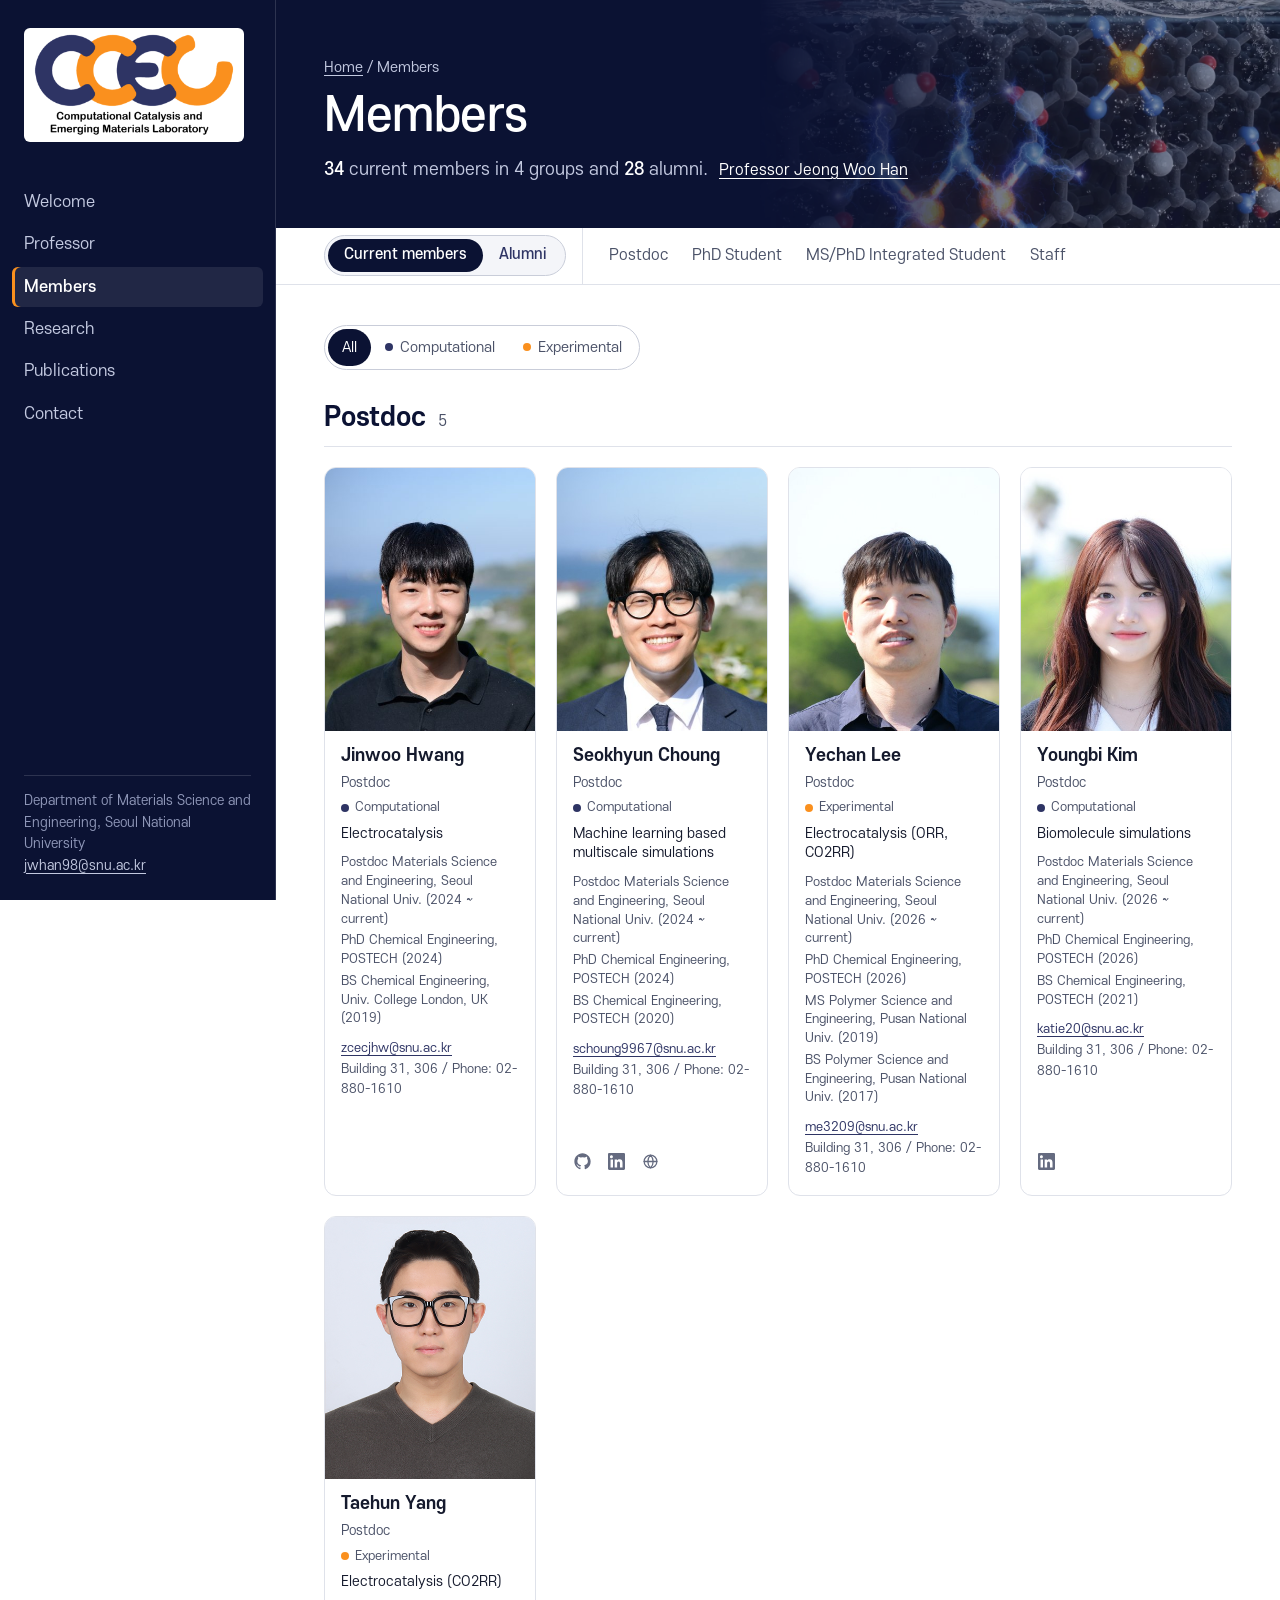
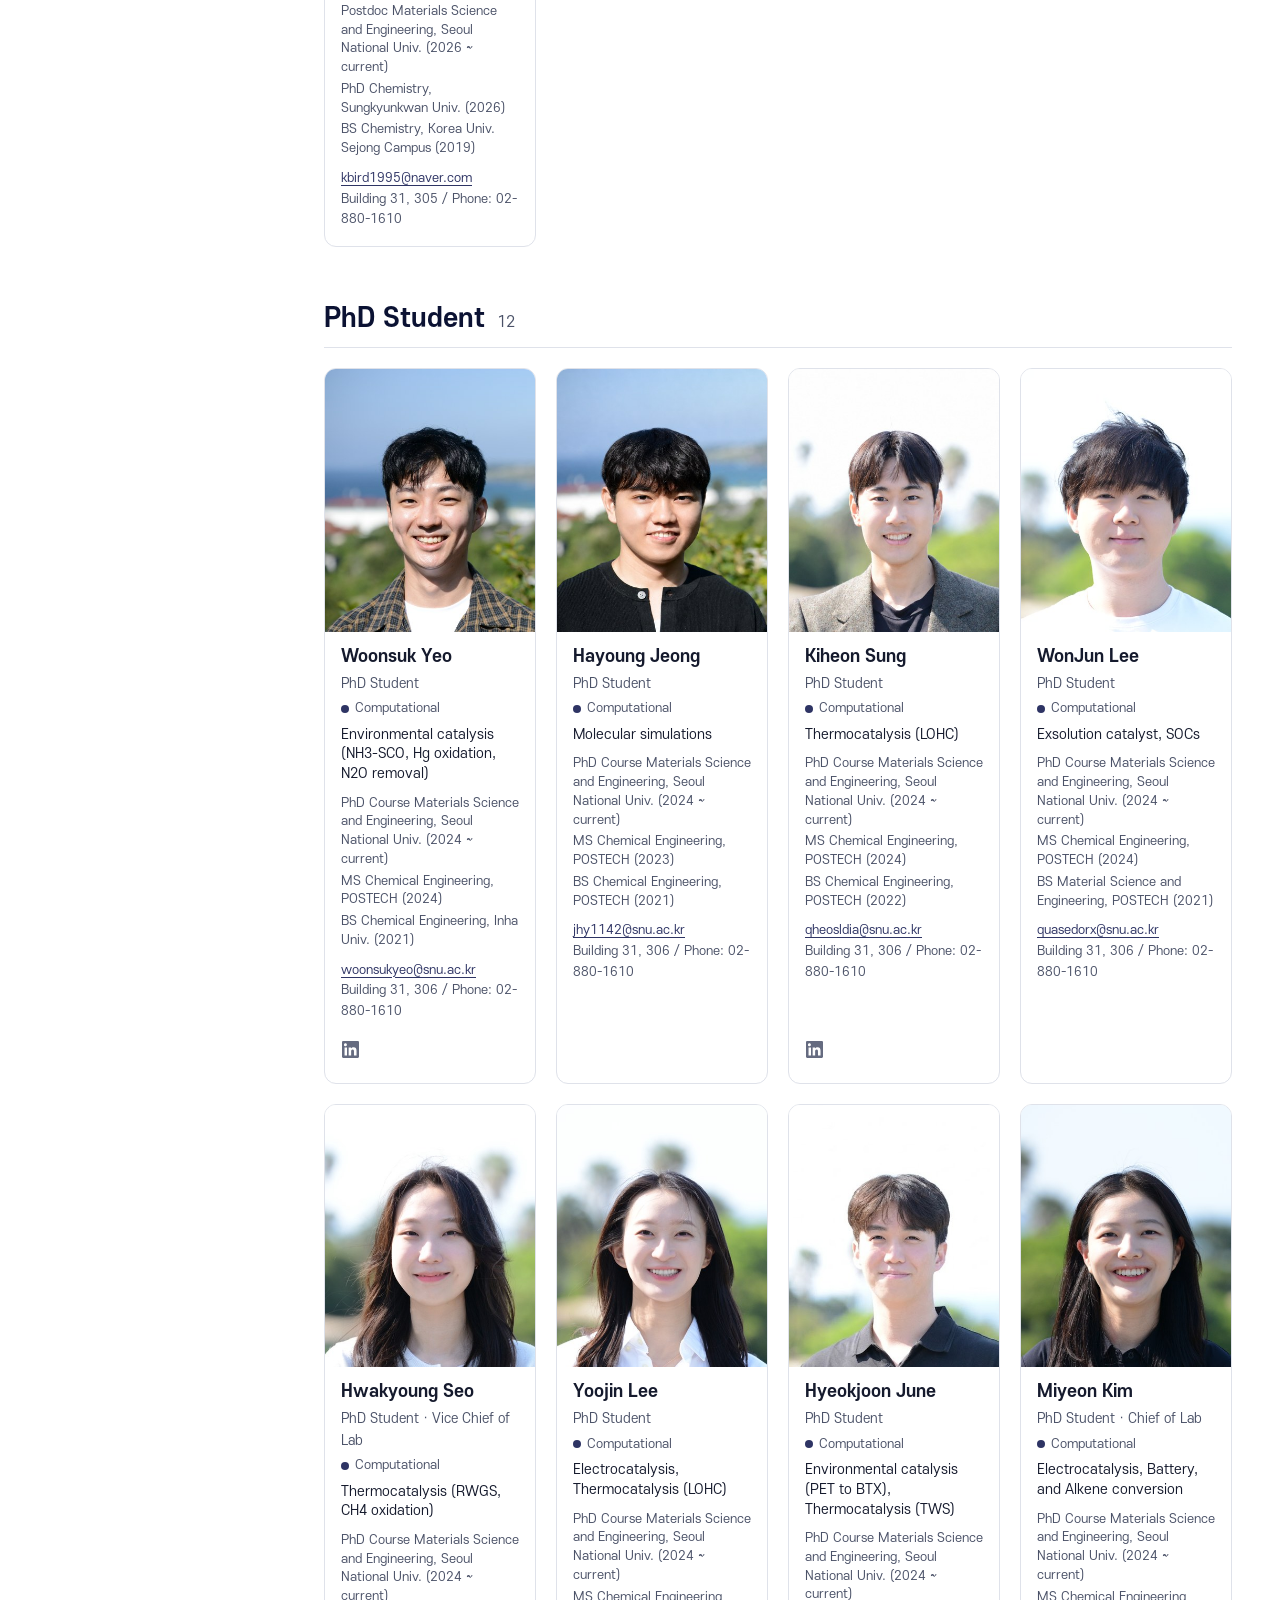
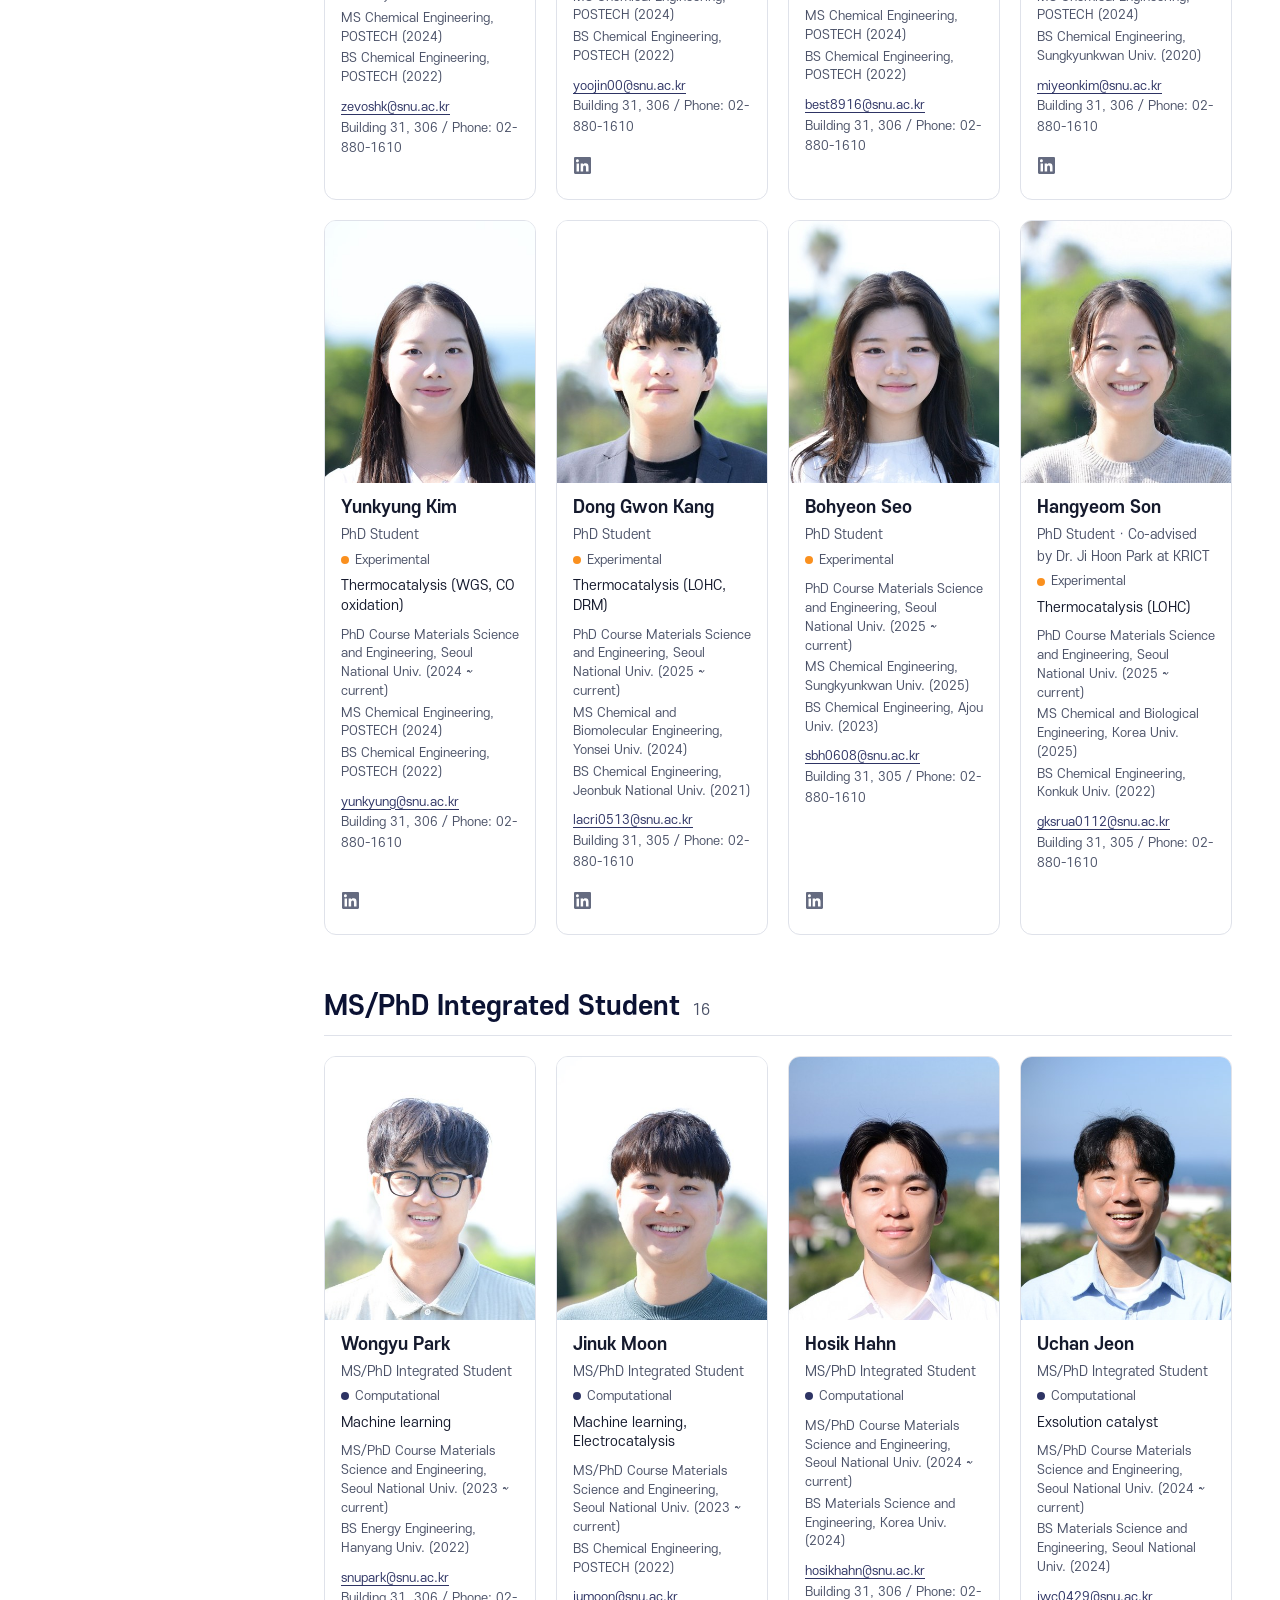
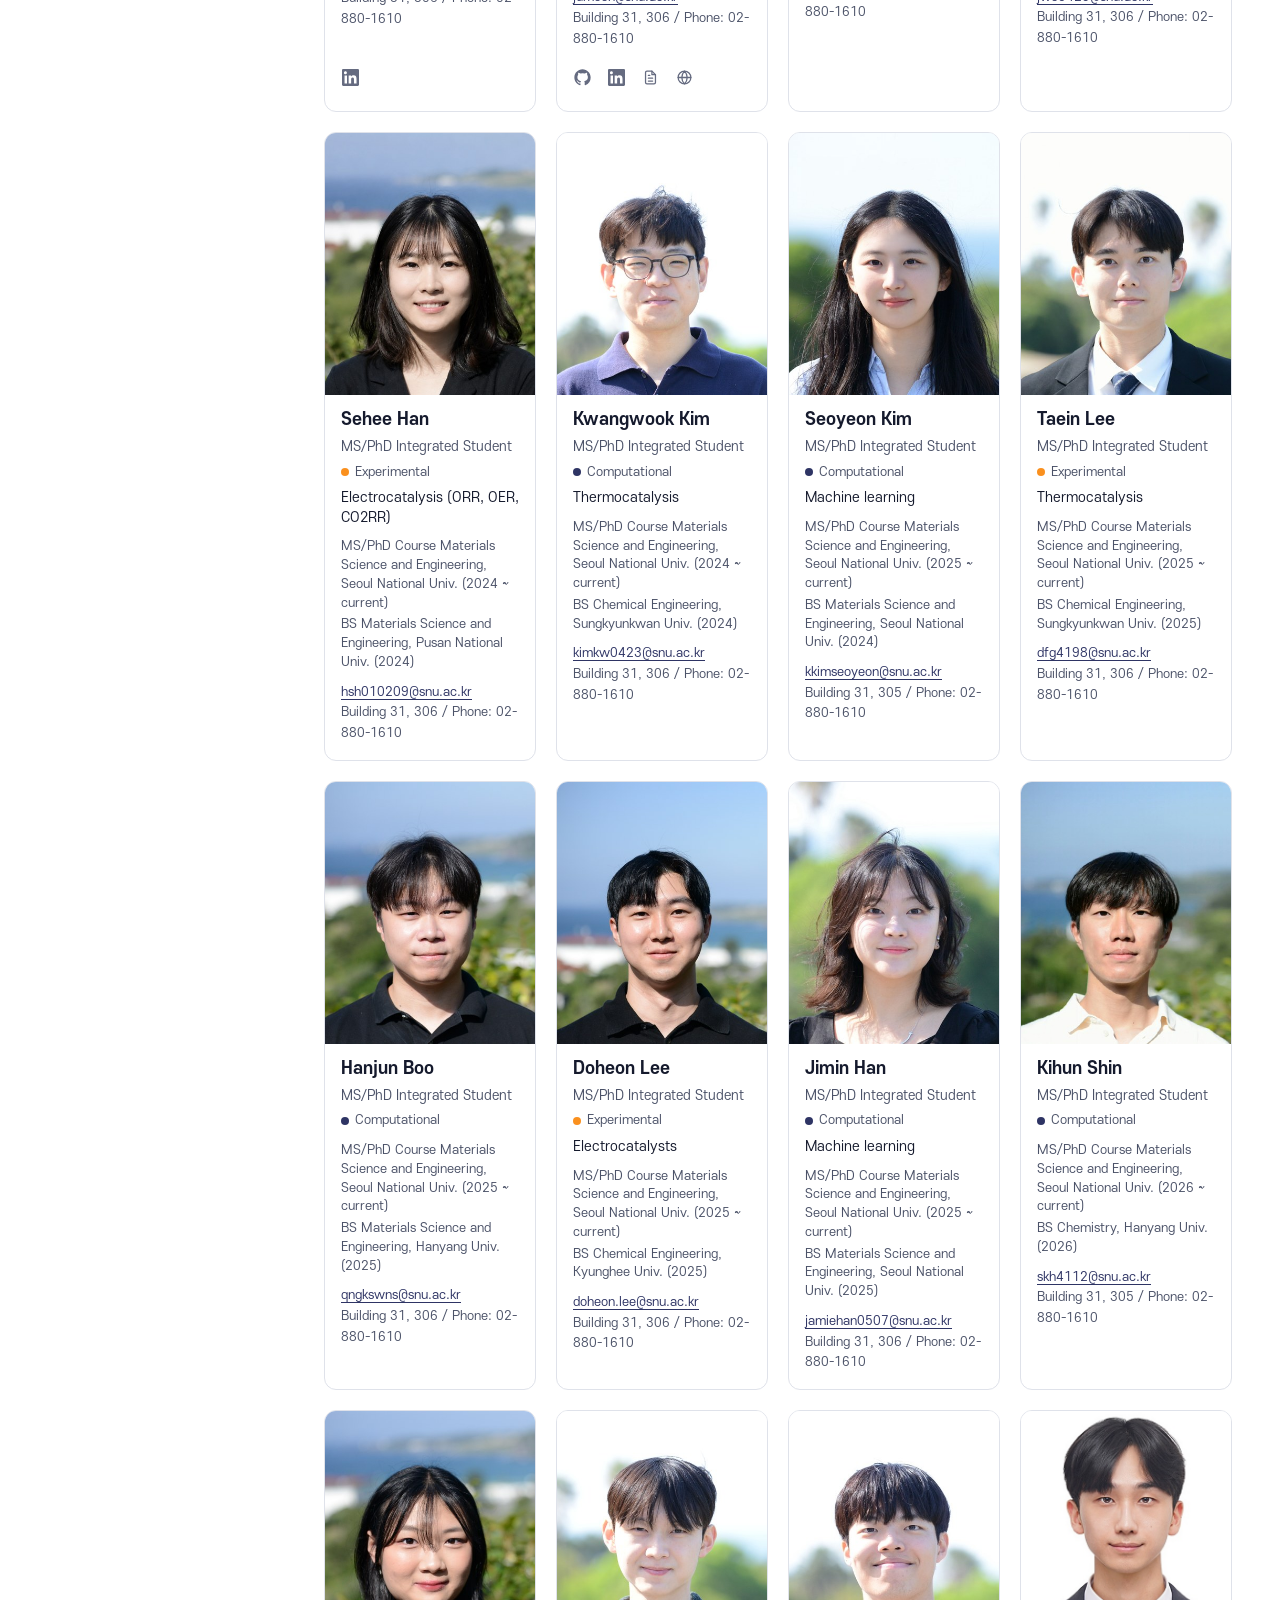
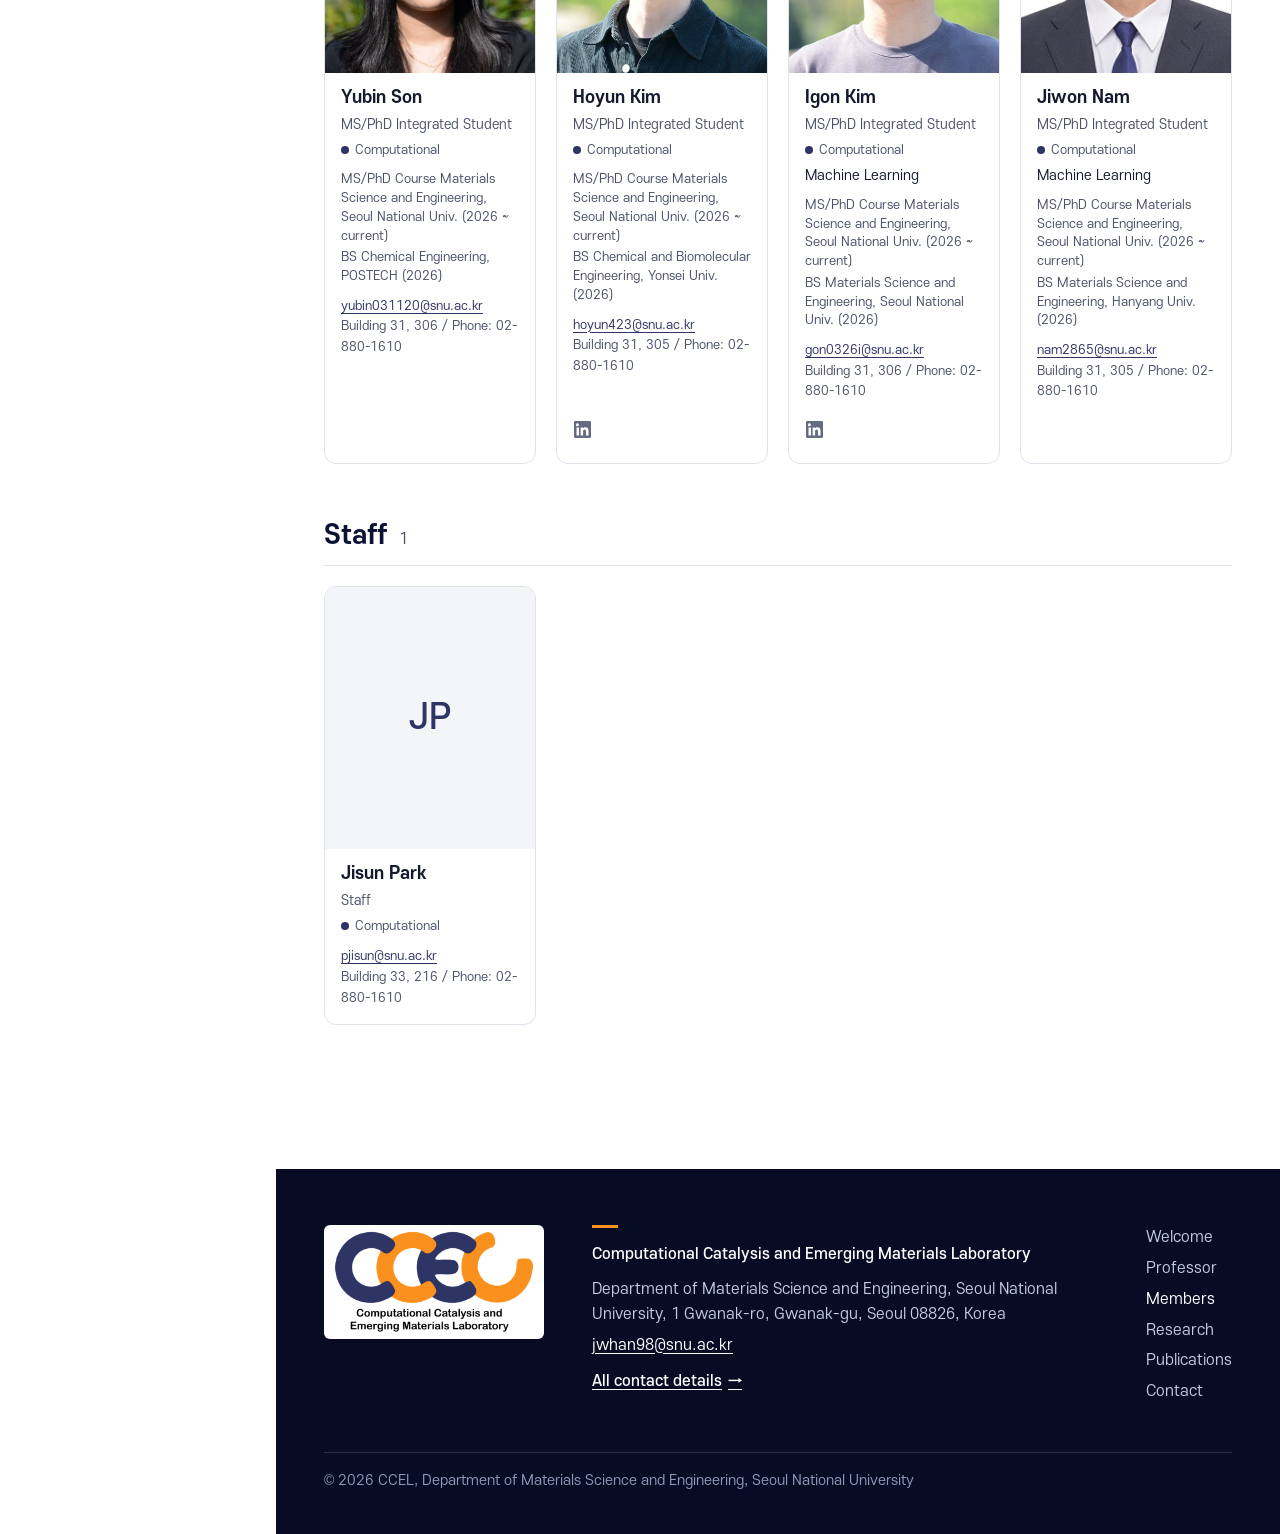
==== commit cfedc384: "Professor, Members and Contact pages (v6): professor-only page, alumni behind a button, dedicated co" ====
--- a/members.html
+++ b/members.html
@@ -13,7 +13,7 @@
 <script src="js/common.js" defer></script>
 <script src="js/members.js" defer></script>
 </head>
-<body>
+<body class="members-page">
 <a class="skip" href="#main">Skip to content</a>
 <div class="rail" id="site-menu"></div>
 
@@ -27,30 +27,36 @@
     <p class="sub" data-m="sub"></p>
   </div>
 </header>
-<nav class="tabs" aria-label="Groups"><div class="wrap" data-m="tabs"></div></nav>
-<main id="main" class="sec" style="padding-top:48px">
+<!-- Current members first; the Alumni button swaps the list (members.html#alumni opens it directly).
+     The group jump links follow the list that is shown. -->
+<nav class="tabs member-tabs" aria-label="Members">
   <div class="wrap">
-    <section id="professor" class="group" aria-labelledby="h-prof" data-m="prof"></section>
+    <div class="view-switch" role="group" aria-label="Show">
+      <a href="#current" data-view-link="current">Current members</a>
+      <a href="#alumni" data-view-link="alumni">Alumni</a>
+    </div>
+    <div class="jumps" data-m="jumps-current"></div>
+    <div class="jumps" data-m="jumps-alumni" hidden></div>
+  </div>
+</nav>
+<main id="main" class="sec members-main">
+  <div class="wrap">
     <div class="toolbar">
       <div class="seg" role="group" aria-label="Show members by research type" data-m="seg">
         <button type="button" data-type="" aria-pressed="true">All</button>
-        <button type="button" data-type="computational" aria-pressed="false">Computational</button>
-        <button type="button" data-type="experimental" aria-pressed="false">Experimental</button>
+        <button type="button" data-type="computational" aria-pressed="false"><span class="dot computational" aria-hidden="true"></span>Computational</button>
+        <button type="button" data-type="experimental" aria-pressed="false"><span class="dot experimental" aria-hidden="true"></span>Experimental</button>
       </div>
       <p class="small" data-m="seg-note" aria-live="polite"></p>
     </div>
-    <div data-m="groups"></div>
-    <section id="alumni" class="group alumni" aria-labelledby="h-alumni">
-      <div class="group-head"><h2 id="h-alumni">Alumni</h2><span data-m="alumni-count"></span></div>
+    <div id="current" class="view" data-m="groups"></div>
+    <section id="alumni" class="view alumni" aria-labelledby="h-alumni" hidden>
+      <div class="alumni-head"><h2 id="h-alumni">Alumni</h2><span data-m="alumni-count"></span></div>
       <div data-m="alumni"></div>
-    </section>
-    <section id="group-photo" class="group" aria-labelledby="h-photo" data-m="photo-sec">
-      <div class="group-head"><h2 id="h-photo">Group photo</h2></div>
-      <figure class="figure group-photo" data-m="photo"></figure>
     </section>
   </div>
 </main>
-<footer class="foot" id="contact" aria-labelledby="h-contact" data-foot></footer>
+<footer class="foot" data-foot></footer>
 </div>
 <noscript><p style="padding:24px;background:#fff">This page renders its content from the lab data file and needs JavaScript.</p></noscript>
 </body>
--- a/css/site.css
+++ b/css/site.css
@@ -291,7 +291,6 @@
 .ilink svg { width: 17px; height: 17px; display: block; }
 .ilink:hover, .ilink:focus-visible { color: var(--orange-ink); background: #fff3e6; }
 .person .ilinks { margin-top: auto; padding-top: 8px; }
-.prof-full .ilinks { margin-top: 8px; }
 
 /* news / join / contact */
 .two { display: grid; grid-template-columns: minmax(0, 1fr) minmax(0, 1fr); gap: 56px; }
@@ -309,22 +308,19 @@
 .sponsors li { background: #fff; border: 1px solid var(--line); border-radius: 8px; height: 64px; padding: 10px 16px; display: grid; place-items: center; }
 .sponsors img { max-height: 42px; max-width: 150px; width: auto; display: block; }
 
-/* footer = Contact (index.html#contact) */
-.foot { background: var(--navy-950); color: var(--on-dark-2); padding: 64px var(--pad) 40px; font-size: 15px; scroll-margin-top: 0; }
+/* footer: lab name, address, email, the six tabs (full contact details are on contact.html) */
+.foot { background: var(--navy-950); color: var(--on-dark-2); padding: 56px var(--pad) 36px; font-size: 15px; }
 .foot .wrap { display: grid; grid-template-columns: auto minmax(0, 1fr) auto; gap: 48px; align-items: start; }
 .foot p { margin: 0 0 6px; }
-.foot h2 { font-size: 26px; line-height: 1.2; color: #fff; font-weight: 700; margin: 0 0 14px; }
-.foot h2::before { content: ""; display: block; width: 26px; height: 3px; background: var(--orange); margin-bottom: 14px; }
-.foot .foot-lab { color: #fff; font-weight: 500; margin-bottom: 14px; }
-.foot dl { margin: 0; display: grid; grid-template-columns: 140px minmax(0, 1fr); gap: 8px 20px; }
-.foot dt { color: var(--on-dark-3); font-size: 14px; padding-top: 1px; }
-.foot dd { margin: 0; color: var(--on-dark-2); }
-.foot nav { padding-top: 40px; }
+.foot .foot-lab { color: #fff; font-weight: 500; margin-bottom: 10px; }
+.foot .foot-lab::before { content: ""; display: block; width: 26px; height: 3px; background: var(--orange); margin-bottom: 14px; }
+.foot .foot-more { margin-top: 12px; }
 .foot nav ul { list-style: none; margin: 0; padding: 0; display: grid; gap: 6px; }
 .foot a { color: var(--on-dark-2); text-decoration: none; }
 .foot a:hover { color: #fff; text-decoration: underline; }
+.foot .foot-contact a[href^="mailto:"], .foot .more { color: #fff; text-decoration: underline; }
+.foot nav a[aria-current] { color: #fff; }
 .foot .copy { grid-column: 1 / -1; border-top: 1px solid var(--on-dark-line); padding-top: 16px; color: var(--on-dark-3); font-size: 14px; }
-.foot dd a { color: #fff; text-decoration: underline; }
 
 /* ---------- inner pages ---------- */
 .page-head { position: relative; overflow: hidden; background: var(--navy-900); color: var(--on-dark); padding: 56px var(--pad) 44px; }
@@ -374,29 +370,88 @@
 .area-group > h3 { display: flex; gap: 10px; align-items: center; font-size: 19px; color: var(--navy-900); margin: 0 0 14px; }
 .area-group > h3 b { display: inline-grid; place-items: center; min-width: 30px; height: 26px; padding: 0 6px; border-radius: 6px; background: var(--navy-900); color: #fff; font-size: 13px; }
 
-/* members page */
+/* members page: current members first; the Alumni button swaps the list (members.js) */
+.page-head .sub .sub-link { display: inline-block; margin-left: 6px; color: #fff; font-size: 15px; }
+.member-tabs .wrap { display: flex; align-items: center; gap: 16px; overflow: visible; }
+.view-switch { flex: none; display: inline-flex; padding: 3px; border-radius: 999px; background: var(--paper-2); border: 1px solid #c9cdd9; }
+.view-switch a { flex: none; padding: 7px 16px; border: 0; border-radius: 999px; font-size: 14.5px; font-weight: 500; line-height: 1.3; color: var(--navy-700); text-decoration: none; }
+.view-switch a:hover { color: var(--navy-900); background: #fff; }
+.view-switch a[aria-current] { background: var(--navy-900); color: #fff; font-weight: 500; }
+.member-tabs .jumps { display: flex; gap: 4px; min-width: 0; overflow-x: auto; padding-left: 16px; border-left: 1px solid var(--line); scrollbar-width: thin; }
+.member-tabs .jumps a { padding: 15px 10px 13px; }
+.members-main { padding-top: 40px; }
+.members-page .view, .members-page .group { scroll-margin-top: calc(var(--tabs-h, 56px) + 16px); }
 .toolbar { display: flex; flex-wrap: wrap; gap: 10px 20px; align-items: center; margin: 0 0 32px; }
 .seg { display: inline-flex; border: 1px solid #c9cdd9; border-radius: 999px; padding: 3px; background: #fff; }
-.seg button { border: 0; background: transparent; padding: 7px 14px; border-radius: 999px; cursor: pointer; font-size: 14px; color: var(--muted); }
+.seg button { display: inline-flex; align-items: center; gap: 7px; border: 0; background: transparent; padding: 7px 14px; border-radius: 999px; cursor: pointer; font-size: 14px; color: var(--muted); }
 .seg button[aria-pressed=true] { background: var(--navy-900); color: #fff; }
+.dot { width: 8px; height: 8px; border-radius: 50%; background: var(--navy-700); flex: none; }
+.dot.experimental { background: var(--orange); }
+.seg button[aria-pressed=true] .dot.computational { box-shadow: 0 0 0 1.5px #fff; }
 .group { margin: 0 0 56px; scroll-margin-top: 70px; }
 .group-head { display: flex; align-items: baseline; gap: 12px; margin: 0 0 20px; padding-bottom: 12px; border-bottom: 1px solid var(--line); }
-.group-head h2 { font-size: 26px; color: var(--navy-900); }
+.group-head h2, .group-head h3 { font-size: 26px; line-height: 1.25; color: var(--navy-900); }
 .group-head span { color: var(--muted); font-size: 15px; }
+.alumni-head { display: flex; align-items: baseline; gap: 12px; margin: 0 0 28px; }
+.alumni-head h2 { font-size: 34px; line-height: 1.2; color: var(--navy-900); letter-spacing: -0.01em; }
+.alumni-head h2::before { content: ""; display: block; width: 26px; height: 3px; background: var(--orange); margin-bottom: 12px; }
+.alumni-head span { color: var(--muted); font-size: 15px; }
+.alumni .group-head h3 { font-size: 22px; }
 .person .deg { list-style: none; margin: 6px 0 0; padding: 0; font-size: 12.5px; line-height: 1.5; color: var(--muted); }
 .person .deg li + li { margin-top: 3px; }
 .person .contact-line { font-size: 12.5px; color: var(--muted); margin: 6px 0 0; overflow-wrap: anywhere; }
 .alumni .person .ph { aspect-ratio: 1 / 1; }
-.group-photo { max-width: 920px; }
-.alumni .person .now { font-size: 13.5px; color: var(--ink); margin: 4px 0 0; line-height: 1.45; }
-.prof-full { display: grid; grid-template-columns: 220px minmax(0, 1fr); gap: 40px; align-items: start; }
-.prof-full img { width: 220px; aspect-ratio: 413 / 531; object-fit: cover; border-radius: 12px; display: block; }
-.prof-full .prof-name { font-size: 30px; color: var(--navy-900); margin-bottom: 6px; }
-.prof-full p { margin: 4px 0 0; }
-.prof-full .prof-links { display: flex; flex-wrap: wrap; gap: 8px 20px; margin-top: 14px; font-size: 15px; }
-.prof-full .edu { margin: 10px 0 14px; padding: 0; list-style: none; border-top: 1px solid var(--line); }
-.prof-full .edu li { padding: 12px 0; border-bottom: 1px solid var(--line); font-size: 15.5px; }
-.prof-full h4 { font-size: 18px; color: var(--navy-900); margin-top: 28px; }
+.alumni .person .now { font-size: 13.5px; color: var(--ink); margin: 6px 0 0; line-height: 1.45; }
+.alumni .person .now .k { display: block; font-size: 12px; color: var(--faint); }
+
+/* professor page: profile, then education and experience as a dated CV list */
+.prof-page { padding-top: 56px; }
+.prof-page section { scroll-margin-top: 16px; }
+.prof-page .sec-head { flex-wrap: nowrap; }
+.prof-page .sec-head h2 { min-width: 0; }
+.prof-grid { display: grid; grid-template-columns: 240px minmax(0, 1fr); gap: 44px; align-items: start; }
+.prof-photo { margin: 0; }
+.prof-photo img { display: block; width: 240px; aspect-ratio: 413 / 531; object-fit: cover; border-radius: 12px; background: var(--paper-2); }
+.prof-info p { margin: 0; }
+.prof-pos { font-size: 22px; line-height: 1.35; font-weight: 500; color: var(--navy-900); }
+.prof-role { margin-top: 4px !important; font-size: 16px; color: var(--ink); }
+.prof-dept { margin-top: 4px !important; font-size: 16px; color: var(--muted); }
+.prof-dl { margin: 24px 0 0; display: grid; grid-template-columns: 96px minmax(0, 1fr); gap: 10px 20px; padding-top: 20px; border-top: 1px solid var(--line); font-size: 15.5px; }
+.prof-dl dt { color: var(--faint); font-size: 14px; padding-top: 1px; }
+.prof-dl dd { margin: 0; overflow-wrap: anywhere; }
+.prof-btns { display: flex; flex-wrap: wrap; gap: 10px; margin-top: 24px !important; }
+.lbtn { display: inline-flex; align-items: center; gap: 9px; padding: 9px 16px; border: 1px solid #c9cdd9; border-radius: 999px; font-size: 15px; font-weight: 500; color: var(--navy-900); text-decoration: none; background: #fff; }
+.lbtn svg { width: 17px; height: 17px; flex: none; color: var(--navy-700); }
+.lbtn:hover { border-color: var(--navy-700); color: var(--navy-900); background: var(--paper-2); }
+.cv-sec { margin-top: 72px; }
+.cv { list-style: none; margin: 0; padding: 0; }
+.cv-row { display: grid; grid-template-columns: 190px minmax(0, 1fr); gap: 24px; padding: 14px 0; border-bottom: 1px solid var(--line); }
+.cv > .cv-row:first-child { padding-top: 0; }
+.cv-row p { margin: 0; }
+.cv-date { font-size: 14.5px; color: var(--muted); font-variant-numeric: tabular-nums; padding-top: 2px; }
+.cv-what { font-size: 16.5px; line-height: 1.5; font-weight: 500; color: var(--ink); }
+.cv-org { margin-top: 2px !important; font-size: 15.5px; color: var(--ink); }
+.cv-note { margin-top: 4px !important; font-size: 14.5px; line-height: 1.55; color: var(--muted); }
+.cv-group + .cv-group { margin-top: 28px; }
+.cv-inst { font-size: 18px; line-height: 1.4; color: var(--navy-900); padding-bottom: 8px; border-bottom: 2px solid var(--navy-900); }
+.cv-roles { list-style: none; margin: 0; padding: 0; }
+.cv-roles .cv-what { font-weight: 400; font-size: 16px; }
+.cv-unit { font-weight: 400; color: var(--muted); }
+.cv-loc { font-size: 14.5px; font-weight: 400; color: var(--muted); margin-left: 8px; }
+#service .cv-what { font-weight: 400; font-size: 16px; }
+
+/* contact page: group photo, then the lab's address and offices */
+.contact-page { padding-top: 48px; }
+.contact-photo { max-width: 100%; }
+.contact-photo a { display: block; }
+.contact-photo img { aspect-ratio: 6944 / 4496; object-fit: cover; }
+.contact-sheet { margin-top: 40px; }
+.contact-sheet h2 { font-size: 28px; line-height: 1.3; color: var(--navy-900); letter-spacing: -0.01em; padding-bottom: 18px; border-bottom: 1px solid var(--line); }
+.contact-sheet h2::before { content: ""; display: block; width: 26px; height: 3px; background: var(--orange); margin-bottom: 14px; }
+.contact-dl { margin: 0; display: grid; grid-template-columns: repeat(2, minmax(0, 1fr)); gap: 0 48px; }
+.contact-item { padding: 18px 0; border-bottom: 1px solid var(--line); }
+.contact-item dt { font-size: 14px; color: var(--faint); margin-bottom: 4px; }
+.contact-item dd { margin: 0; font-size: 17px; line-height: 1.55; color: var(--ink); overflow-wrap: anywhere; }
 
 /* ---------- narrow screens ---------- */
 @media (max-width: 1099px) {
@@ -411,8 +466,10 @@
   .filters { grid-template-columns: repeat(2, minmax(0, 1fr)); }
   .filters .field:first-child { grid-column: 1 / -1; }
   .foot .wrap { grid-template-columns: minmax(0, 1fr); gap: 24px; }
-  .foot nav { padding-top: 0; }
   .foot nav ul { display: flex; flex-wrap: wrap; gap: 6px 18px; }
+  .prof-grid { grid-template-columns: 200px minmax(0, 1fr); gap: 32px; }
+  .prof-photo img { width: 200px; }
+  .cv-row { grid-template-columns: 160px minmax(0, 1fr); gap: 18px; }
 }
 @media (max-width: 767px) {
   :root { --pad: 20px; }
@@ -444,8 +501,6 @@
   .ilinks { margin-left: -9px; }
   .person h3, .person h4 { font-size: 15.5px; }
   .foot { padding-top: 48px; }
-  .foot dl { grid-template-columns: minmax(0, 1fr); gap: 2px; }
-  .foot dd { margin-bottom: 10px; }
   .research-page { padding-top: 40px; }
   .page-head { padding: 16px var(--pad) 32px; }
   .page-head h1 { font-size: 32px; }
@@ -455,7 +510,34 @@
   .filters .field:nth-child(4), .filters .field.check { grid-column: 1 / -1; }
   .pub { grid-template-columns: minmax(0, 1fr); gap: 4px; }
   .year-head { top: 56px; }
-  .prof-full { grid-template-columns: minmax(0, 1fr); gap: 20px; }
-  .prof-full img { width: 160px; }
+  /* members: the view switch gets its own full-width row above the group links */
+  .member-tabs { padding: 8px var(--pad) 0; }
+  .member-tabs .wrap { flex-direction: column; align-items: stretch; gap: 4px; }
+  .view-switch { display: grid; grid-template-columns: 1fr 1fr; }
+  .view-switch a { text-align: center; padding: 8px 10px; }
+  .member-tabs .jumps { padding-left: 0; border-left: 0; margin: 0 calc(-1 * var(--pad)); padding: 0 calc(var(--pad) - 10px); }
+  .member-tabs .jumps a { padding: 11px 10px 10px; font-size: 14.5px; }
+  .members-main { padding-top: 28px; }
+  .alumni-head h2 { font-size: 27px; }
+  .alumni .group-head h3, .group-head h2 { font-size: 22px; }
+  .page-head .sub .sub-link { display: block; margin: 6px 0 0; }
+  /* professor */
+  .prof-page { padding-top: 40px; }
+  .prof-grid { grid-template-columns: minmax(0, 1fr); gap: 22px; }
+  .prof-photo img { width: 168px; }
+  .prof-pos { font-size: 19px; }
+  .prof-dl { grid-template-columns: minmax(0, 1fr); gap: 0; }
+  .prof-dl dt { margin-top: 10px; }
+  .prof-dl dt:first-child { margin-top: 0; }
+  .cv-sec { margin-top: 56px; }
+  .cv-row { grid-template-columns: minmax(0, 1fr); gap: 2px; }
+  .cv-inst { font-size: 17px; }
+  .cv-loc { display: block; margin: 2px 0 0; }
+  /* contact */
+  .contact-page { padding-top: 28px; }
+  .contact-sheet { margin-top: 28px; }
+  .contact-sheet h2 { font-size: 22px; }
+  .contact-dl { grid-template-columns: minmax(0, 1fr); }
+  .contact-item dd { font-size: 16px; }
   .covers { grid-template-columns: repeat(2, minmax(0, 1fr)); gap: 18px 14px; }
 }
